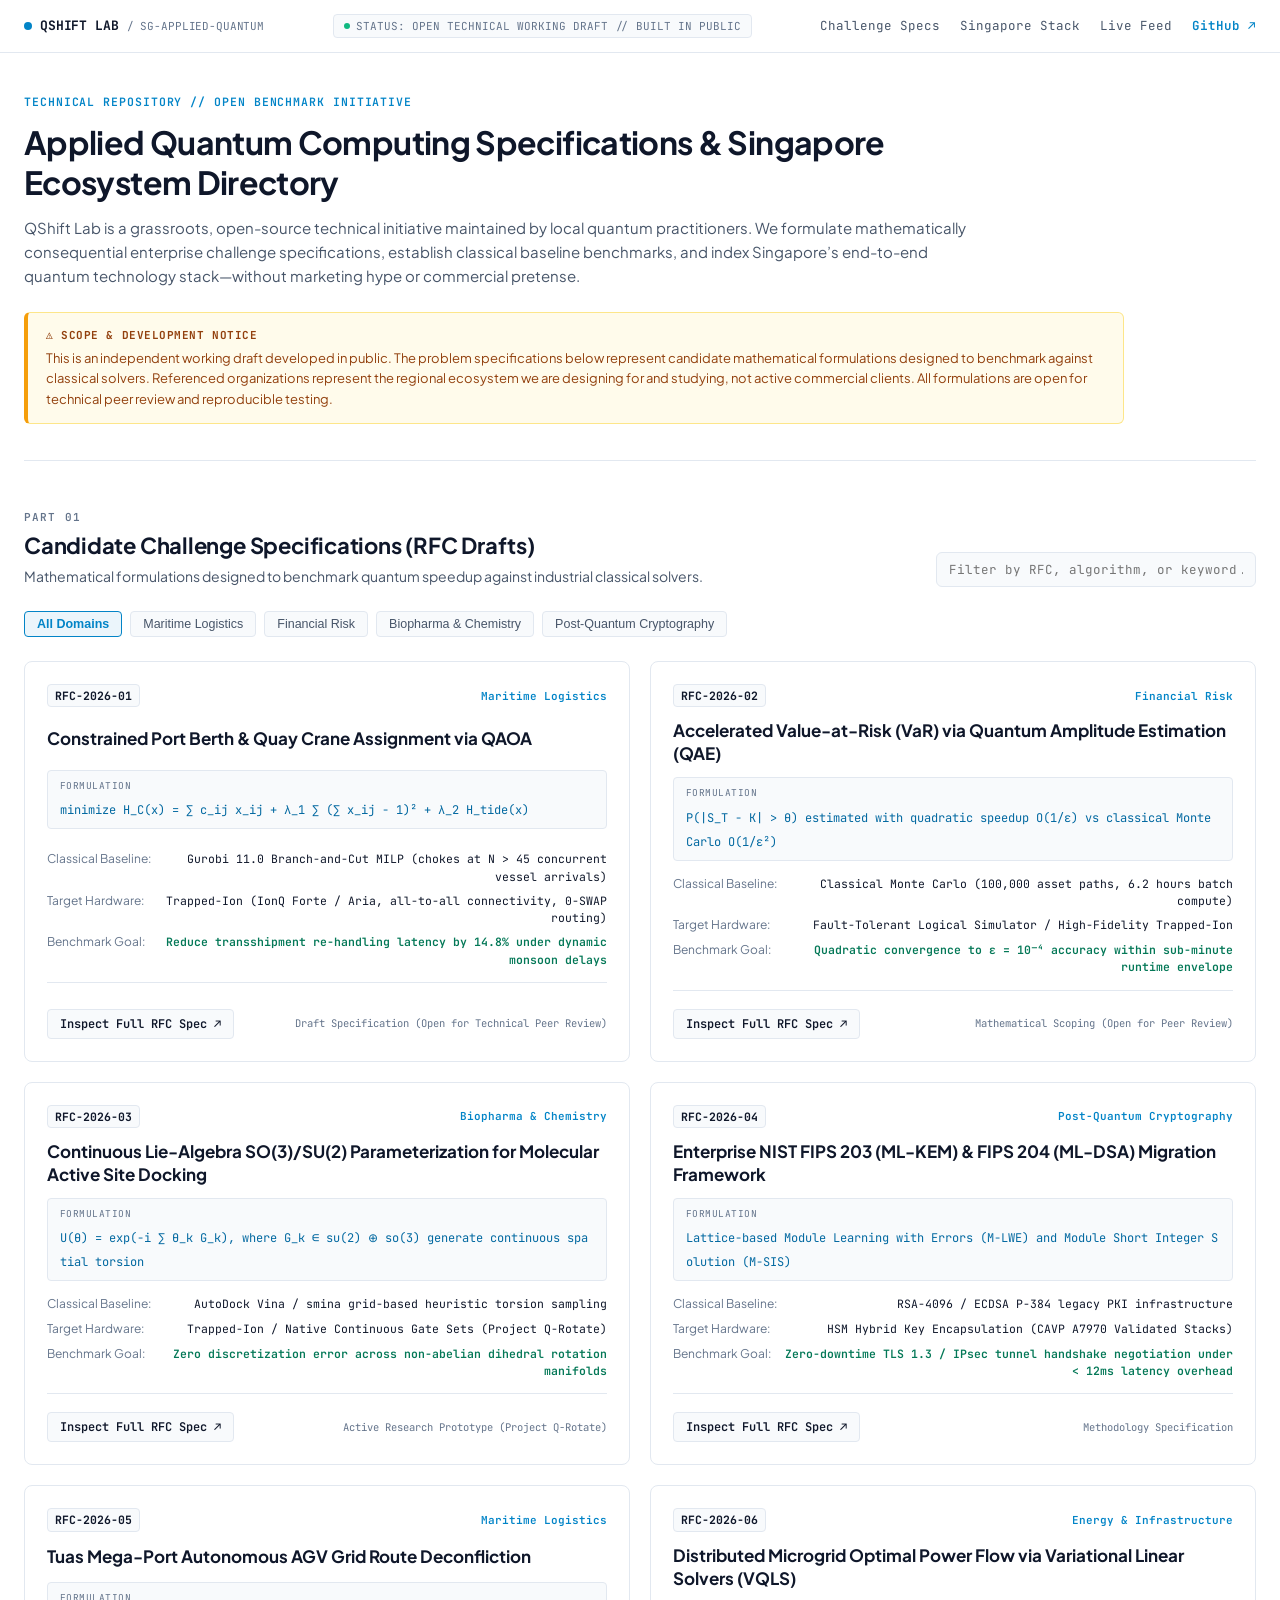
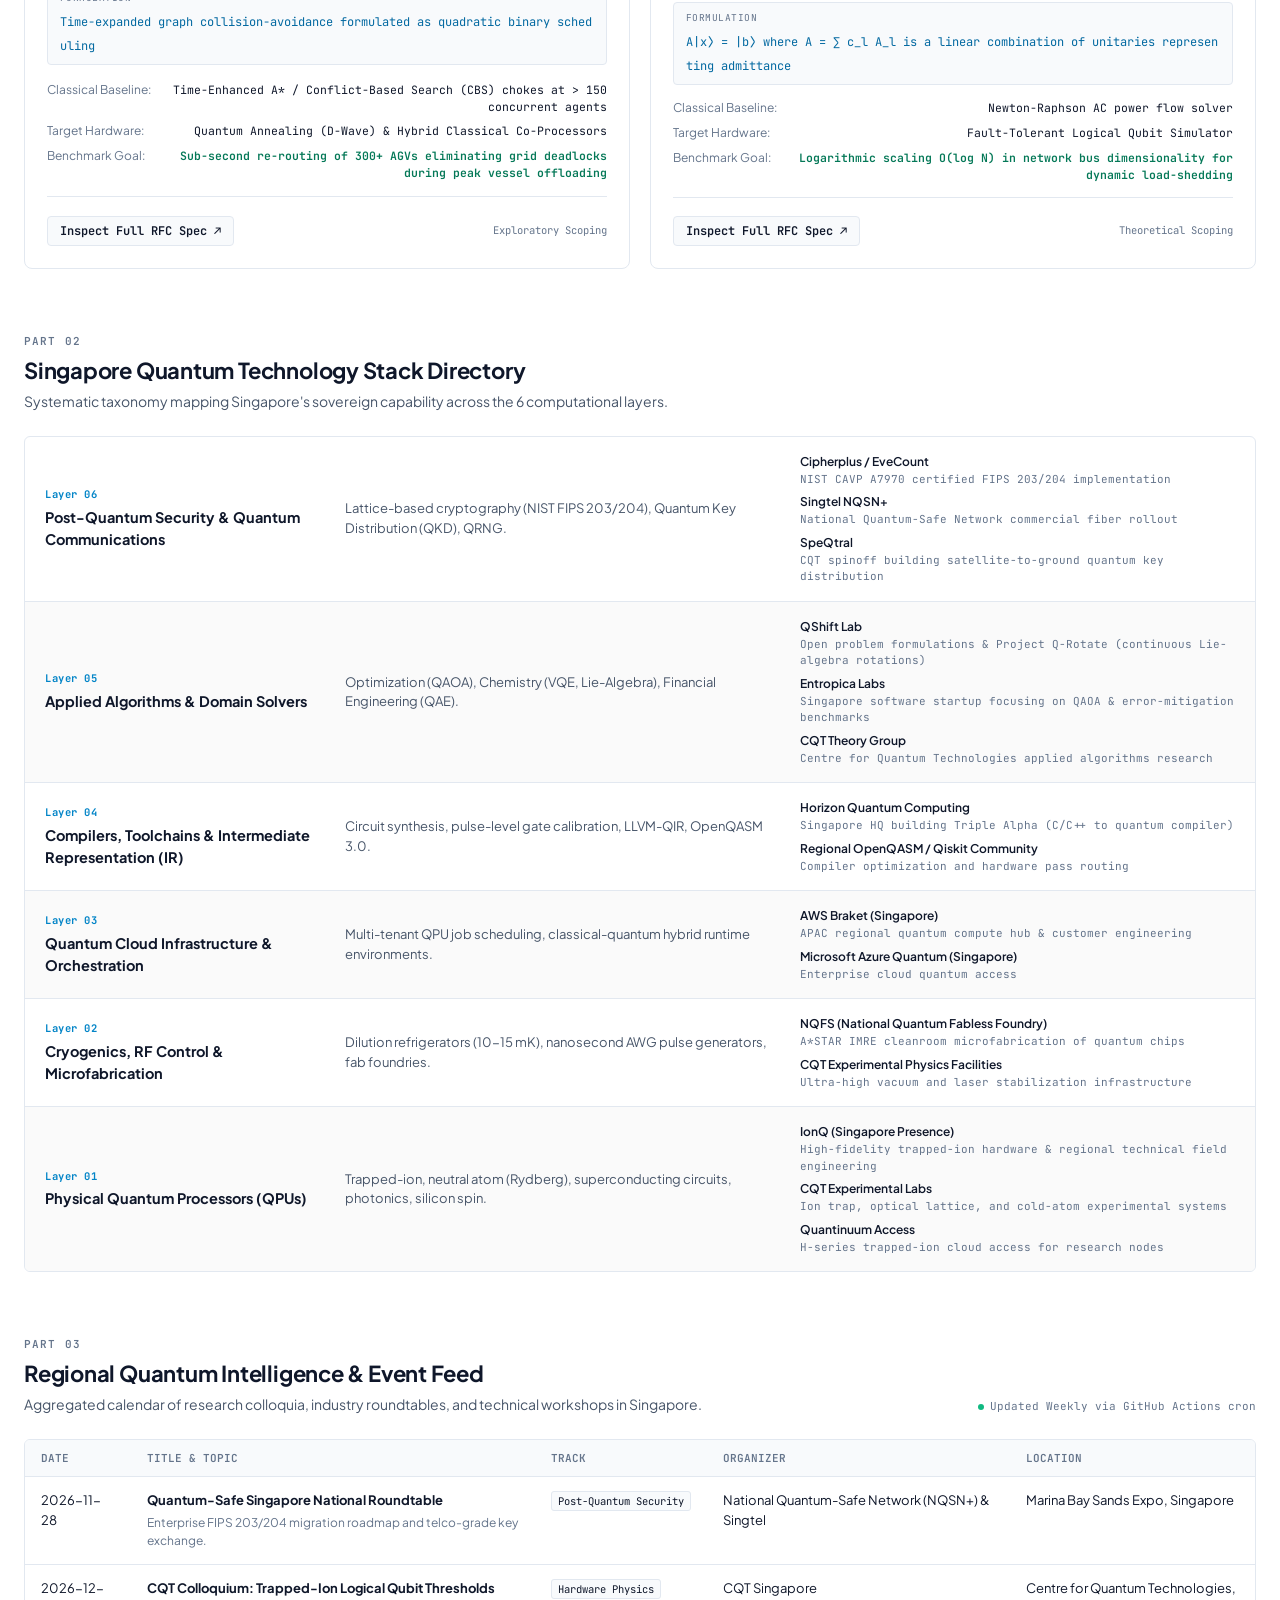
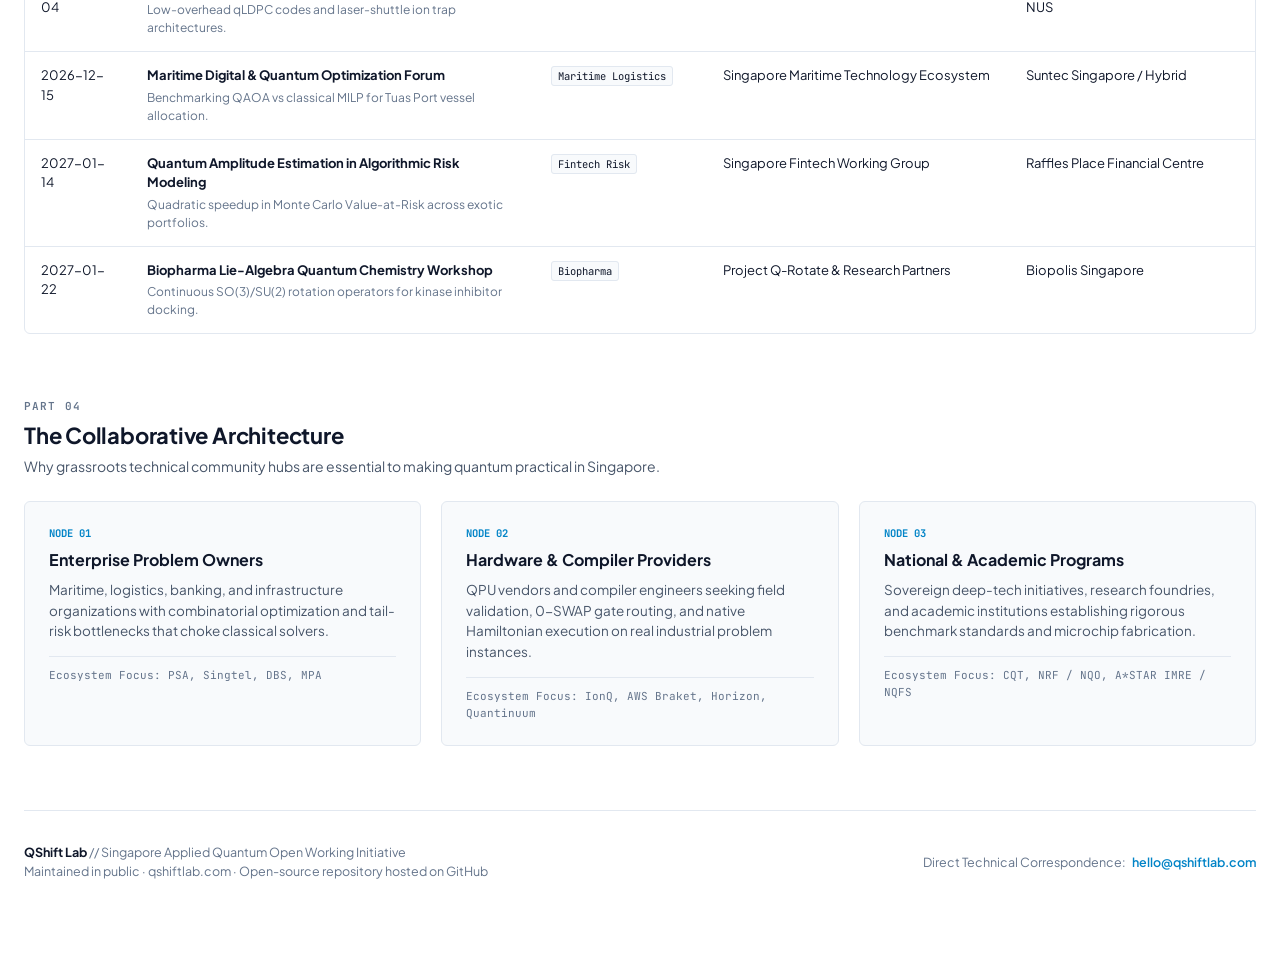
==== index.html @ f010f93d "feat: pivot to utilitarian technical workbench (Linear/HuggingFace style RFC specs, Singapore stack " ====
<!doctype html>
<html lang="en">
  <head>
    <meta charset="UTF-8" />
    <meta name="viewport" content="width=device-width, initial-scale=1.0" />
    <title>QShift Lab — Applied Quantum Co-Innovation Working Initiative (Singapore)</title>
    
    <!-- Search Engine & Crawler Indexing -->
    <meta name="description" content="Singapore's independent Applied Quantum Co-Innovation Working Initiative. Scoping consequential mathematical problem archetypes across Maritime Logistics, Fintech Risk, and Post-Quantum Cryptography to benchmark against rigorous classical baselines.">
    <meta name="keywords" content="Quantum Computing Singapore, QShift Lab, Quantum Co-Innovation, CQT, IonQ, Trapped Ion, QAOA, Post-Quantum Cryptography, FIPS 203, FIPS 204, Quantum Amplitude Estimation, Port Logistics Optimization, Open Working Draft">
    <meta name="robots" content="index, follow, max-snippet:-1, max-image-preview:large, max-video-preview:-1">
    <link rel="canonical" href="https://qshiftlab.com/" />
    <link rel="icon" href="./favicon.png">

    <!-- Open Graph / Facebook / LinkedIn -->
    <meta property="og:type" content="website">
    <meta property="og:url" content="https://qshiftlab.com/">
    <meta property="og:site_name" content="QShift Lab">
    <meta property="og:title" content="QShift Lab — Applied Quantum Co-Innovation Working Initiative">
    <meta property="og:description" content="Independent working draft & candidate challenge tracks exploring where applied quantum algorithms could deliver measurable advantage over classical solvers.">
    <meta property="og:locale" content="en_SG">

    <!-- Twitter / X -->
    <meta name="twitter:card" content="summary_large_image">
    <meta name="twitter:title" content="QShift Lab — Applied Quantum Co-Innovation Working Initiative">
    <meta name="twitter:description" content="Scoping consequential problem archetypes and quantum benchmark methodologies in active development.">

    <!-- JSON-LD Structured Data for Crawlers & AI Search Engines -->
    <script type="application/ld+json">
    {
      "@context": "https://schema.org",
      "@type": "ResearchOrganization",
      "name": "QShift Lab",
      "alternateName": "Singapore Applied Quantum Co-Innovation Working Initiative",
      "url": "https://qshiftlab.com",
      "logo": "https://qshiftlab.com/favicon.png",
      "description": "Independent initiative scoping candidate quantum computing challenges and benchmark verification against classical baselines.",
      "address": {
        "@type": "PostalAddress",
        "addressLocality": "Singapore",
        "addressCountry": "SG"
      },
      "knowsAbout": [
        "Quantum Computing",
        "Trapped-Ion Gate Architectures",
        "Quantum Approximate Optimization Algorithm (QAOA)",
        "Quantum Amplitude Estimation (QAE)",
        "Continuous Lie-Algebra Rotation Groups",
        "Post-Quantum Cryptography (NIST FIPS 203, FIPS 204)"
      ]
    }
    </script>

    <script type="module" crossorigin src="./assets/index-B0HIOHq-.js"></script>
    <link rel="stylesheet" crossorigin href="./assets/index-DBjEbg7s.css">
  </head>
  <body>
    <div id="root">
      <!-- Semantic Static Fallback for Web Crawlers & Pre-rendering -->
      <header class="topbar">
        <a class="brand" href="#top"><span>QShift Lab</span></a>
        <div class="hub-status-pill"><span class="hub-status-dot"></span><span>WORKING DRAFT // IN ACTIVE DEVELOPMENT</span></div>
      </header>
      <main>
        <section class="slide hero-slide">
          <div class="chapter-tag light-tag">Singapore · Applied Quantum Hub · Working Draft 01</div>
          <h1>Where deep quantum meets commercial reality.</h1>
          <p class="hero-summary">
            QShift Lab is an independent working initiative exploring applied quantum co-innovation—formulating high-consequence enterprise problems to benchmark against classical baselines.
          </p>
        </section>

        <section class="telemetry-strip">
          <div><strong>06</strong> Proposed Challenge Tracks (In Development)</div>
          <div><strong>05</strong> Target Hardware Modalities (Trapped-Ion, Neutral, Superconducting, PQC)</div>
          <div><strong>Alpha</strong> Framework Status (Independent Working Initiative)</div>
          <div><strong>Formal</strong> Benchmark Methodology (Classical Baselines Required)</div>
        </section>

        <div class="working-draft-banner">
          <strong>Development &amp; Transparency Notice:</strong> QShift Lab is currently an independent working initiative in active formation. The challenge tracks represent exploratory mathematical formulations and candidate problem archetypes under technical development. They do not imply formal commercial partnerships with mentioned entities, but represent high-consequence problems we are scoping to benchmark against rigorous classical baselines.
        </div>

        <section id="challenges" class="challenge-slide">
          <h2>Candidate Challenge Tracks (Under Technical Scoping)</h2>
          <ul>
            <li><strong>CH-01 [Maritime &amp; Logistics]</strong>: PSA Berth &amp; Bunkering Problem Archetype (QAOA / Trapped-Ion Formulation Phase).</li>
            <li><strong>CH-02 [Fintech &amp; Risk]</strong>: Real-Time Value-at-Risk Stress-Testing Archetype (QAE Scoping).</li>
            <li><strong>CH-03 [Biopharma &amp; Chemistry]</strong>: Small-Molecule Active Site Continuous Docking (Project Q-Rotate Lie-Algebra SO(3)/SU(2) Exploration).</li>
            <li><strong>CH-04 [Post-Quantum Security]</strong>: Enterprise NIST FIPS 203/204 Migration Framework (Methodology In Progress).</li>
            <li><strong>CH-05 [Maritime &amp; Logistics]</strong>: Tuas Port Autonomous AGV Route Deconfliction Archetype (QUBO Annealing Scoping).</li>
            <li><strong>CH-06 [Fintech &amp; Risk]</strong>: Singapore Microgrid Distributed Energy Dispatch Archetype (VQLS Scoping).</li>
          </ul>
        </section>

        <section id="stack" class="stack-slide">
          <h2>Singapore Quantum Stack Directory (Ecosystem Mapping)</h2>
          <p>Layer 06: Post-Quantum Security &amp; Networks | Layer 05: Enterprise Solvers &amp; Algorithms | Layer 04: Compilers &amp; SDKs | Layer 03: Quantum Cloud | Layer 02: Cryo &amp; Fab | Layer 01: Physical Hardware.</p>
        </section>
      </main>
      <footer>
        <p>Contact: hello@qshiftlab.com · QShift Lab Working Initiative · qshiftlab.com</p>
      </footer>
    </div>
  </body>
</html>
---- assets/index-DBjEbg7s.css ----
@import "https://fonts.googleapis.com/css2?family=JetBrains+Mono:wght@400;500;600;700&family=Plus+Jakarta+Sans:wght@400;500;600;700;800&display=swap";:root{--bg:#fff;--surface:#f8fafc;--surface-hover:#f1f5f9;--border:#e2e8f0;--border-strong:#cbd5e1;--text:#0f172a;--text-muted:#475569;--text-dim:#64748b;--accent:#0284c7;--accent-soft:#0284c714;--accent-hover:#0369a1;--warning-bg:#fffbeb;--warning-border:#fde68a;--warning-text:#92400e;--font-sans:"Plus Jakarta Sans", -apple-system, BlinkMacSystemFont, sans-serif;--font-mono:"JetBrains Mono", monospace}*{box-sizing:border-box;margin:0;padding:0}body{background:var(--bg);color:var(--text);font-family:var(--font-sans);-webkit-font-smoothing:antialiased;line-height:1.5}a{color:inherit;text-decoration:none}.workbench-root{flex-direction:column;min-height:100vh;display:flex}.util-bar{z-index:100;-webkit-backdrop-filter:blur(8px);backdrop-filter:blur(8px);border-bottom:1px solid var(--border);background:#fffffff2;font-size:13px;position:sticky;top:0}.util-inner{justify-content:space-between;align-items:center;gap:16px;max-width:1400px;height:52px;margin:0 auto;padding:0 24px;display:flex}.util-brand{font-family:var(--font-mono);letter-spacing:-.01em;align-items:center;gap:8px;display:flex}.brand-dot{background:var(--accent);border-radius:50%;width:8px;height:8px}.brand-sub{color:var(--text-dim);font-size:11px}.util-status{font-family:var(--font-mono);color:var(--text-dim);background:var(--surface);border:1px solid var(--border);border-radius:4px;align-items:center;gap:6px;padding:3px 10px;font-size:11px;display:flex}.status-indicator{background:#10b981;border-radius:50%;width:6px;height:6px}.util-nav{font-family:var(--font-mono);color:var(--text-muted);align-items:center;gap:20px;font-size:12.5px;display:flex}.util-nav a:hover{color:var(--text)}.util-link-ext{color:var(--accent);font-weight:600}.workbench-container{width:100%;max-width:1400px;margin:0 auto;padding:40px 24px 80px}.workbench-hero{border-bottom:1px solid var(--border);margin-bottom:48px;padding-bottom:36px}.hero-kicker{font-family:var(--font-mono);color:var(--accent);letter-spacing:.08em;margin-bottom:12px;font-size:11.5px;font-weight:600}.hero-heading{color:var(--text);letter-spacing:-.02em;max-width:1000px;margin-bottom:14px;font-size:32px;font-weight:700;line-height:1.25}.hero-lead{color:var(--text-muted);max-width:960px;margin-bottom:24px;font-size:15px;line-height:1.6}.transparency-callout{background:var(--warning-bg);border:1px solid var(--warning-border);color:var(--warning-text);border-left:4px solid #f59e0b;border-radius:6px;max-width:1100px;padding:14px 18px;font-size:13px;line-height:1.55}.callout-title{font-family:var(--font-mono);letter-spacing:.05em;margin-bottom:4px;font-size:11px;font-weight:700}.wb-section{margin-bottom:64px}.section-header-row{flex-wrap:wrap;justify-content:space-between;align-items:flex-end;gap:16px;margin-bottom:24px;display:flex}.section-label{font-family:var(--font-mono);color:var(--text-dim);letter-spacing:.1em;margin-bottom:4px;font-size:11px;font-weight:600;display:block}.section-title{color:var(--text);letter-spacing:-.01em;margin-bottom:4px;font-size:22px;font-weight:700}.section-subtitle{color:var(--text-muted);font-size:14px}.search-box-wrap{width:320px}.filter-input{background:var(--surface);border:1px solid var(--border);width:100%;font-family:var(--font-mono);color:var(--text);border-radius:6px;outline:none;padding:8px 12px;font-size:12.5px}.filter-input:focus{border-color:var(--accent);background:#fff}.filter-chips{flex-wrap:wrap;gap:8px;margin-bottom:24px;display:flex}.chip-btn{background:var(--surface);border:1px solid var(--border);color:var(--text-muted);cursor:pointer;border-radius:4px;padding:5px 12px;font-size:12.5px;font-weight:500}.chip-btn:hover{background:var(--surface-hover);color:var(--text)}.chip-btn.active{background:var(--accent-soft);border-color:var(--accent);color:var(--accent);font-weight:600}.specs-grid{grid-template-columns:repeat(auto-fit,minmax(420px,1fr));gap:20px;display:grid}.spec-card{border:1px solid var(--border);background:#fff;border-radius:8px;flex-direction:column;justify-content:space-between;padding:22px;transition:border-color .15s;display:flex}.spec-card:hover{border-color:var(--border-strong);box-shadow:0 4px 12px #0f172a0a}.spec-card-top{justify-content:space-between;align-items:center;margin-bottom:12px;display:flex}.spec-id{font-family:var(--font-mono);background:var(--surface);border:1px solid var(--border);color:var(--text);border-radius:4px;padding:2px 7px;font-size:11.5px;font-weight:700}.spec-domain{font-family:var(--font-mono);color:var(--accent);font-size:11px;font-weight:600}.spec-title{color:var(--text);margin-bottom:12px;font-size:17px;font-weight:700;line-height:1.35}.math-block{background:var(--surface);border:1px solid var(--border);border-radius:4px;margin-bottom:14px;padding:8px 12px;overflow-x:auto}.math-label{font-family:var(--font-mono);text-transform:uppercase;color:var(--text-dim);letter-spacing:.05em;margin-bottom:3px;font-size:9.5px;display:block}.math-block code{font-family:var(--font-mono);color:#0369a1;white-space:pre-wrap;word-break:break-all;font-size:12px}.spec-data-list{border-bottom:1px solid var(--border);flex-direction:column;gap:7px;margin-bottom:18px;padding-bottom:14px;font-size:12.5px;display:flex}.data-row{justify-content:space-between;gap:12px;display:flex}.data-key{color:var(--text-dim);flex-shrink:0;font-size:12px}.data-val{color:var(--text);text-align:right;font-family:var(--font-mono);font-size:11.5px}.data-val.highlight{color:#047857;font-weight:600}.spec-card-actions{justify-content:space-between;align-items:center;gap:10px;display:flex}.btn-details{background:var(--surface);border:1px solid var(--border);color:var(--text);font-size:12px;font-family:var(--font-mono);cursor:pointer;border-radius:4px;padding:6px 12px;font-weight:600}.btn-details:hover{background:var(--text);color:#fff;border-color:var(--text)}.spec-status-tag{font-family:var(--font-mono);color:var(--text-dim);font-size:10.5px}.stack-table{border:1px solid var(--border);border-radius:6px;overflow:hidden}.stack-row{border-bottom:1px solid var(--border);grid-template-columns:280px 1fr 1fr;align-items:center;gap:20px;padding:16px 20px;font-size:13.5px;display:grid}.stack-row:last-child{border-bottom:none}.stack-row:nth-child(2n){background:#fafafa}.stack-col-level{flex-direction:column;gap:4px;display:flex}.level-code{font-family:var(--font-mono);color:var(--accent);letter-spacing:.05em;font-size:10.5px;font-weight:700}.stack-col-level strong{color:var(--text);font-size:14.5px}.stack-col-scope p{color:var(--text-muted);margin:0;font-size:13px}.stack-col-anchors{flex-direction:column;gap:6px;display:flex}.anchor-item{flex-direction:column;font-size:12px;display:flex}.anchor-name{color:var(--text);font-weight:600}.anchor-detail{font-family:var(--font-mono);color:var(--text-dim);font-size:11px}.feed-table-wrap{border:1px solid var(--border);border-radius:6px;overflow-x:auto}.feed-table{border-collapse:collapse;text-align:left;width:100%;font-size:13px}.feed-table th{background:var(--surface);font-family:var(--font-mono);color:var(--text-dim);border-bottom:1px solid var(--border);text-transform:uppercase;padding:10px 16px;font-size:11px;font-weight:600}.feed-table td{border-bottom:1px solid var(--border);vertical-align:top;padding:14px 16px}.feed-table tr:last-child td{border-bottom:none}.table-subtext{color:var(--text-dim);margin-top:3px;font-size:12px}.track-badge{font-family:var(--font-mono);background:var(--surface);border:1px solid var(--border);white-space:nowrap;border-radius:3px;padding:2px 6px;font-size:10.5px}.cron-sync-tag{font-family:var(--font-mono);color:var(--text-dim);align-items:center;gap:6px;font-size:11px;display:inline-flex}.cron-pulse{background:#10b981;border-radius:50%;width:6px;height:6px}.triad-grid{grid-template-columns:repeat(auto-fit,minmax(320px,1fr));gap:20px;display:grid}.triad-card{background:var(--surface);border:1px solid var(--border);border-radius:6px;padding:24px}.triad-num{font-family:var(--font-mono);color:var(--accent);text-transform:uppercase;margin-bottom:6px;font-size:10.5px;font-weight:700;display:block}.triad-card h3{color:var(--text);margin-bottom:8px;font-size:16px;font-weight:700}.triad-card p{color:var(--text-muted);margin-bottom:14px;font-size:13.5px;line-height:1.55}.triad-entities{font-family:var(--font-mono);color:var(--text-dim);border-top:1px solid var(--border);padding-top:10px;font-size:11px}.workbench-footer{border-top:1px solid var(--border);color:var(--text-dim);flex-wrap:wrap;justify-content:space-between;align-items:center;gap:20px;padding-top:32px;font-size:12.5px;display:flex}.workbench-footer strong{color:var(--text)}.footer-right a{color:var(--accent);margin-left:6px;font-weight:600}.rfc-modal-overlay{-webkit-backdrop-filter:blur(4px);backdrop-filter:blur(4px);z-index:200;background:#0f172a99;justify-content:center;align-items:center;padding:20px;display:flex;position:fixed;inset:0}.rfc-modal-dialog{border:1px solid var(--border);background:#fff;border-radius:8px;width:100%;max-width:680px;max-height:90vh;padding:32px;overflow-y:auto;box-shadow:0 20px 40px #00000026}.rfc-modal-header{border-bottom:1px solid var(--border);justify-content:space-between;align-items:flex-start;margin-bottom:20px;padding-bottom:16px;display:flex}.modal-rfc-id{font-family:var(--font-mono);background:var(--surface);border:1px solid var(--border);border-radius:3px;margin-right:8px;padding:2px 6px;font-size:11px;font-weight:700}.modal-rfc-domain{font-family:var(--font-mono);color:var(--accent);font-size:11px}.rfc-modal-header h3{color:var(--text);margin-top:6px;font-size:20px;font-weight:700}.btn-close{cursor:pointer;color:var(--text-dim);background:0 0;border:none;font-size:18px}.rfc-meta-grid{background:var(--surface);border:1px solid var(--border);border-radius:6px;grid-template-columns:repeat(3,1fr);gap:12px;margin-bottom:20px;padding:12px 14px;display:grid}.rfc-meta-grid small{color:var(--text-dim);margin-bottom:2px;font-size:11px;display:block}.rfc-meta-grid strong{font-size:12px;font-family:var(--font-mono);color:var(--text)}.rfc-section{margin-bottom:18px}.rfc-section h4{text-transform:uppercase;color:var(--text-dim);font-size:13px;font-weight:700;font-family:var(--font-mono);letter-spacing:.05em;margin-bottom:6px}.code-box{background:var(--surface);border:1px solid var(--border);font-family:var(--font-mono);color:#0369a1;border-radius:4px;padding:10px 14px;font-size:12.5px}.rfc-section p{color:var(--text-muted);font-size:13.5px;line-height:1.6}.target-benchmark-box{color:#065f46;background:#ecfdf5;border:1px solid #a7f3d0;border-radius:4px;margin-top:8px;padding:10px 14px;font-size:13px}.rfc-modal-actions{gap:10px;margin-top:24px;display:flex}.btn-primary{background:var(--text);color:#fff;cursor:pointer;border:none;border-radius:4px;flex:1;padding:10px 16px;font-size:13px;font-weight:600}.btn-primary:hover{background:var(--accent)}.btn-secondary{background:var(--surface);border:1px solid var(--border);color:var(--text);cursor:pointer;border-radius:4px;padding:10px 14px;font-size:13px}@media (width<=900px){.stack-row{grid-template-columns:1fr;gap:12px}.specs-grid{grid-template-columns:1fr}.util-status{display:none}}
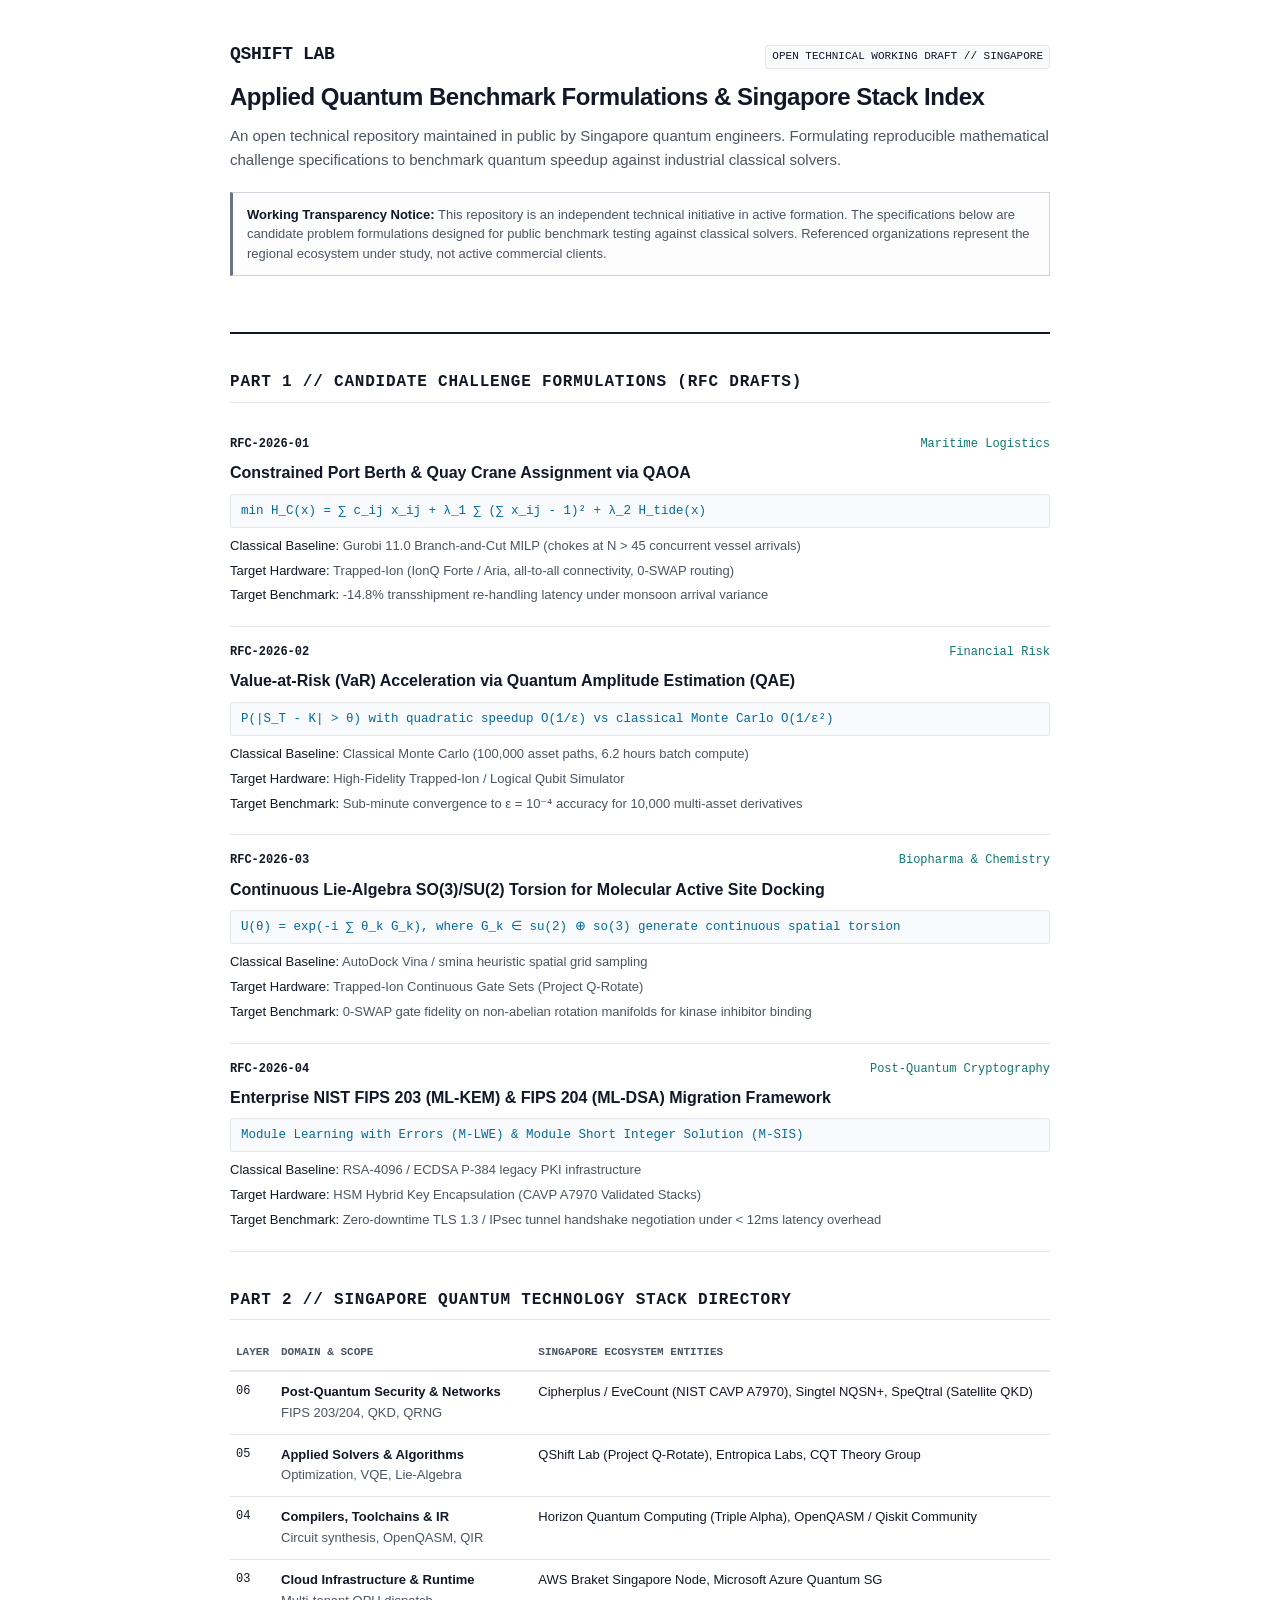
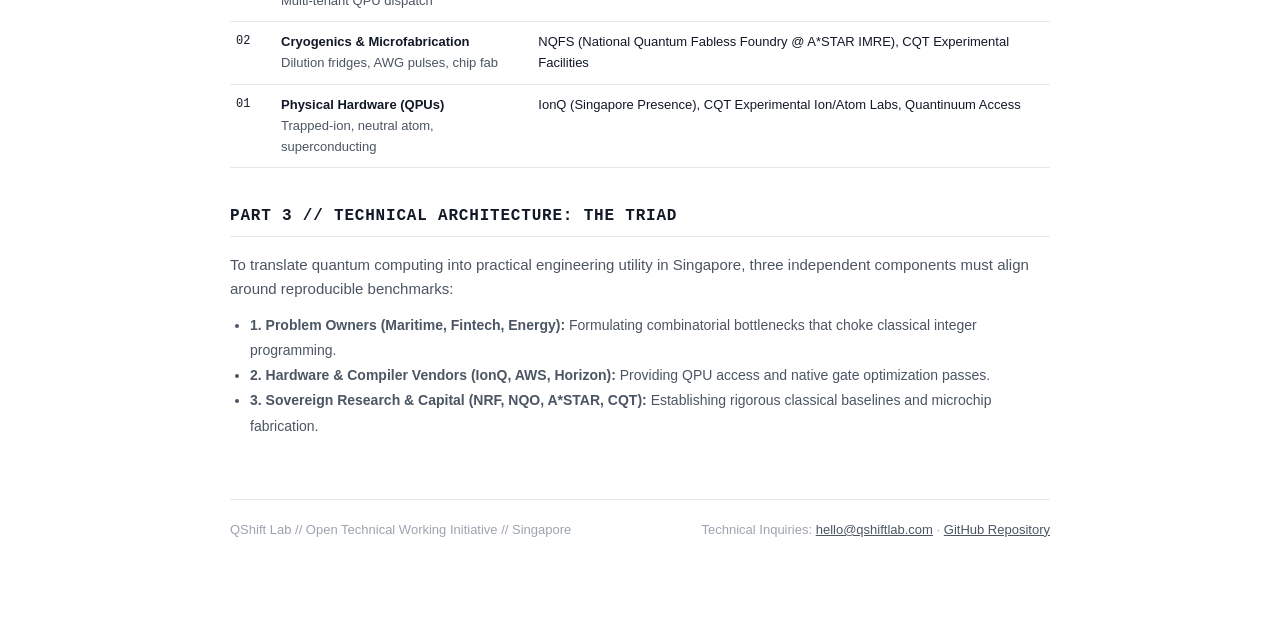
==== commit 439e0a4c: "feat: replace naff hub skin with authentic, minimalist arXiv/IETF-style technical repository" ====
--- a/index.html
+++ b/index.html
@@ -1,106 +1,286 @@
-<!doctype html>
+<!DOCTYPE html>
 <html lang="en">
-  <head>
-    <meta charset="UTF-8" />
-    <meta name="viewport" content="width=device-width, initial-scale=1.0" />
-    <title>QShift Lab — Applied Quantum Co-Innovation Working Initiative (Singapore)</title>
-    
-    <!-- Search Engine & Crawler Indexing -->
-    <meta name="description" content="Singapore's independent Applied Quantum Co-Innovation Working Initiative. Scoping consequential mathematical problem archetypes across Maritime Logistics, Fintech Risk, and Post-Quantum Cryptography to benchmark against rigorous classical baselines.">
-    <meta name="keywords" content="Quantum Computing Singapore, QShift Lab, Quantum Co-Innovation, CQT, IonQ, Trapped Ion, QAOA, Post-Quantum Cryptography, FIPS 203, FIPS 204, Quantum Amplitude Estimation, Port Logistics Optimization, Open Working Draft">
-    <meta name="robots" content="index, follow, max-snippet:-1, max-image-preview:large, max-video-preview:-1">
-    <link rel="canonical" href="https://qshiftlab.com/" />
-    <link rel="icon" href="./favicon.png">
-
-    <!-- Open Graph / Facebook / LinkedIn -->
-    <meta property="og:type" content="website">
-    <meta property="og:url" content="https://qshiftlab.com/">
-    <meta property="og:site_name" content="QShift Lab">
-    <meta property="og:title" content="QShift Lab — Applied Quantum Co-Innovation Working Initiative">
-    <meta property="og:description" content="Independent working draft & candidate challenge tracks exploring where applied quantum algorithms could deliver measurable advantage over classical solvers.">
-    <meta property="og:locale" content="en_SG">
-
-    <!-- Twitter / X -->
-    <meta name="twitter:card" content="summary_large_image">
-    <meta name="twitter:title" content="QShift Lab — Applied Quantum Co-Innovation Working Initiative">
-    <meta name="twitter:description" content="Scoping consequential problem archetypes and quantum benchmark methodologies in active development.">
-
-    <!-- JSON-LD Structured Data for Crawlers & AI Search Engines -->
-    <script type="application/ld+json">
-    {
-      "@context": "https://schema.org",
-      "@type": "ResearchOrganization",
-      "name": "QShift Lab",
-      "alternateName": "Singapore Applied Quantum Co-Innovation Working Initiative",
-      "url": "https://qshiftlab.com",
-      "logo": "https://qshiftlab.com/favicon.png",
-      "description": "Independent initiative scoping candidate quantum computing challenges and benchmark verification against classical baselines.",
-      "address": {
-        "@type": "PostalAddress",
-        "addressLocality": "Singapore",
-        "addressCountry": "SG"
-      },
-      "knowsAbout": [
-        "Quantum Computing",
-        "Trapped-Ion Gate Architectures",
-        "Quantum Approximate Optimization Algorithm (QAOA)",
-        "Quantum Amplitude Estimation (QAE)",
-        "Continuous Lie-Algebra Rotation Groups",
-        "Post-Quantum Cryptography (NIST FIPS 203, FIPS 204)"
-      ]
-    }
-    </script>
-
-    <script type="module" crossorigin src="./assets/index-B0HIOHq-.js"></script>
-    <link rel="stylesheet" crossorigin href="./assets/index-DBjEbg7s.css">
-  </head>
-  <body>
-    <div id="root">
-      <!-- Semantic Static Fallback for Web Crawlers & Pre-rendering -->
-      <header class="topbar">
-        <a class="brand" href="#top"><span>QShift Lab</span></a>
-        <div class="hub-status-pill"><span class="hub-status-dot"></span><span>WORKING DRAFT // IN ACTIVE DEVELOPMENT</span></div>
-      </header>
-      <main>
-        <section class="slide hero-slide">
-          <div class="chapter-tag light-tag">Singapore · Applied Quantum Hub · Working Draft 01</div>
-          <h1>Where deep quantum meets commercial reality.</h1>
-          <p class="hero-summary">
-            QShift Lab is an independent working initiative exploring applied quantum co-innovation—formulating high-consequence enterprise problems to benchmark against classical baselines.
-          </p>
-        </section>
-
-        <section class="telemetry-strip">
-          <div><strong>06</strong> Proposed Challenge Tracks (In Development)</div>
-          <div><strong>05</strong> Target Hardware Modalities (Trapped-Ion, Neutral, Superconducting, PQC)</div>
-          <div><strong>Alpha</strong> Framework Status (Independent Working Initiative)</div>
-          <div><strong>Formal</strong> Benchmark Methodology (Classical Baselines Required)</div>
-        </section>
-
-        <div class="working-draft-banner">
-          <strong>Development &amp; Transparency Notice:</strong> QShift Lab is currently an independent working initiative in active formation. The challenge tracks represent exploratory mathematical formulations and candidate problem archetypes under technical development. They do not imply formal commercial partnerships with mentioned entities, but represent high-consequence problems we are scoping to benchmark against rigorous classical baselines.
-        </div>
-
-        <section id="challenges" class="challenge-slide">
-          <h2>Candidate Challenge Tracks (Under Technical Scoping)</h2>
-          <ul>
-            <li><strong>CH-01 [Maritime &amp; Logistics]</strong>: PSA Berth &amp; Bunkering Problem Archetype (QAOA / Trapped-Ion Formulation Phase).</li>
-            <li><strong>CH-02 [Fintech &amp; Risk]</strong>: Real-Time Value-at-Risk Stress-Testing Archetype (QAE Scoping).</li>
-            <li><strong>CH-03 [Biopharma &amp; Chemistry]</strong>: Small-Molecule Active Site Continuous Docking (Project Q-Rotate Lie-Algebra SO(3)/SU(2) Exploration).</li>
-            <li><strong>CH-04 [Post-Quantum Security]</strong>: Enterprise NIST FIPS 203/204 Migration Framework (Methodology In Progress).</li>
-            <li><strong>CH-05 [Maritime &amp; Logistics]</strong>: Tuas Port Autonomous AGV Route Deconfliction Archetype (QUBO Annealing Scoping).</li>
-            <li><strong>CH-06 [Fintech &amp; Risk]</strong>: Singapore Microgrid Distributed Energy Dispatch Archetype (VQLS Scoping).</li>
-          </ul>
-        </section>
-
-        <section id="stack" class="stack-slide">
-          <h2>Singapore Quantum Stack Directory (Ecosystem Mapping)</h2>
-          <p>Layer 06: Post-Quantum Security &amp; Networks | Layer 05: Enterprise Solvers &amp; Algorithms | Layer 04: Compilers &amp; SDKs | Layer 03: Quantum Cloud | Layer 02: Cryo &amp; Fab | Layer 01: Physical Hardware.</p>
-        </section>
-      </main>
-      <footer>
-        <p>Contact: hello@qshiftlab.com · QShift Lab Working Initiative · qshiftlab.com</p>
-      </footer>
-    </div>
-  </body>
+<head>
+  <meta charset="UTF-8">
+  <meta name="viewport" content="width=device-width, initial-scale=1.0">
+  <title>QShift Lab // Singapore Applied Quantum Research Repository</title>
+  <meta name="description" content="Open-source technical repository maintained by Singapore quantum engineers. Benchmark formulations, RFC problem specifications, and regional quantum stack directory.">
+  <link rel="icon" href="./favicon.png">
+  <style>
+    :root {
+      --bg: #ffffff;
+      --text: #111827;
+      --muted: #4b5563;
+      --faint: #9ca3af;
+      --border: #e5e7eb;
+      --code-bg: #f9fafb;
+      --accent: #0f766e;
+      --mono: ui-monospace, SFMono-Regular, Menlo, Monaco, Consolas, "Liberation Mono", "Courier New", monospace;
+      --sans: -apple-system, BlinkMacSystemFont, "Segoe UI", Roboto, Helvetica, Arial, sans-serif;
+    }
+    * { box-sizing: border-box; margin: 0; padding: 0; }
+    body {
+      background: var(--bg);
+      color: var(--text);
+      font-family: var(--sans);
+      line-height: 1.6;
+      font-size: 15px;
+      padding: 40px 20px 80px;
+      max-width: 860px;
+      margin: 0 auto;
+    }
+    header {
+      border-bottom: 2px solid var(--text);
+      padding-bottom: 20px;
+      margin-bottom: 32px;
+    }
+    .brand-row {
+      display: flex;
+      justify-content: space-between;
+      align-items: baseline;
+      font-family: var(--mono);
+      font-size: 13px;
+      margin-bottom: 12px;
+    }
+    .brand-title {
+      font-size: 18px;
+      font-weight: 700;
+      letter-spacing: -0.02em;
+    }
+    .status-tag {
+      font-size: 11px;
+      background: var(--code-bg);
+      border: 1px solid var(--border);
+      padding: 2px 6px;
+      border-radius: 3px;
+    }
+    h1 {
+      font-size: 24px;
+      font-weight: 700;
+      letter-spacing: -0.02em;
+      line-height: 1.3;
+      margin-bottom: 12px;
+    }
+    p.lead {
+      color: var(--muted);
+      font-size: 15px;
+      line-height: 1.6;
+      margin-bottom: 20px;
+    }
+    .notice-box {
+      border: 1px solid #d1d5db;
+      background: #fdfdfd;
+      border-left: 3px solid #6b7280;
+      padding: 12px 14px;
+      font-size: 13px;
+      color: var(--muted);
+      margin-bottom: 36px;
+      line-height: 1.5;
+    }
+    .notice-box strong { color: var(--text); }
+    h2 {
+      font-size: 16px;
+      font-family: var(--mono);
+      text-transform: uppercase;
+      letter-spacing: 0.05em;
+      border-bottom: 1px solid var(--border);
+      padding-bottom: 6px;
+      margin: 36px 0 16px;
+    }
+    .rfc-item {
+      padding: 16px 0;
+      border-bottom: 1px solid var(--border);
+    }
+    .rfc-header {
+      display: flex;
+      justify-content: space-between;
+      font-family: var(--mono);
+      font-size: 12px;
+      margin-bottom: 6px;
+    }
+    .rfc-id { font-weight: 700; color: var(--text); }
+    .rfc-domain { color: var(--accent); }
+    .rfc-title {
+      font-size: 16px;
+      font-weight: 600;
+      margin-bottom: 8px;
+    }
+    .math-snippet {
+      font-family: var(--mono);
+      font-size: 12.5px;
+      background: var(--code-bg);
+      border: 1px solid var(--border);
+      padding: 6px 10px;
+      border-radius: 3px;
+      margin-bottom: 8px;
+      overflow-x: auto;
+      color: #0369a1;
+    }
+    .meta-line {
+      font-size: 13px;
+      color: var(--muted);
+      margin-bottom: 4px;
+    }
+    .meta-line strong { color: var(--text); font-weight: 500; }
+    table.data-table {
+      width: 100%;
+      border-collapse: collapse;
+      font-size: 13px;
+      margin-top: 12px;
+    }
+    table.data-table th {
+      text-align: left;
+      font-family: var(--mono);
+      font-size: 11px;
+      text-transform: uppercase;
+      border-bottom: 2px solid var(--border);
+      padding: 8px 6px;
+      color: var(--muted);
+    }
+    table.data-table td {
+      border-bottom: 1px solid var(--border);
+      padding: 10px 6px;
+      vertical-align: top;
+    }
+    .font-mono { font-family: var(--mono); font-size: 12px; }
+    footer {
+      margin-top: 60px;
+      padding-top: 20px;
+      border-top: 1px solid var(--border);
+      font-size: 13px;
+      color: var(--faint);
+      display: flex;
+      justify-content: space-between;
+      flex-wrap: wrap;
+      gap: 12px;
+    }
+    footer a { color: var(--muted); text-decoration: underline; }
+  </style>
+</head>
+<body>
+  <header>
+    <div class="brand-row">
+      <span class="brand-title">QSHIFT LAB</span>
+      <span class="status-tag">OPEN TECHNICAL WORKING DRAFT // SINGAPORE</span>
+    </div>
+    <h1>Applied Quantum Benchmark Formulations &amp; Singapore Stack Index</h1>
+    <p class="lead">
+      An open technical repository maintained in public by Singapore quantum engineers. 
+      Formulating reproducible mathematical challenge specifications to benchmark quantum speedup against industrial classical solvers.
+    </p>
+    <div class="notice-box">
+      <strong>Working Transparency Notice:</strong> This repository is an independent technical initiative in active formation. The specifications below are candidate problem formulations designed for public benchmark testing against classical solvers. Referenced organizations represent the regional ecosystem under study, not active commercial clients.
+    </div>
+  </header>
+
+  <main>
+    <h2>Part 1 // Candidate Challenge Formulations (RFC Drafts)</h2>
+
+    <div class="rfc-item">
+      <div class="rfc-header">
+        <span class="rfc-id">RFC-2026-01</span>
+        <span class="rfc-domain">Maritime Logistics</span>
+      </div>
+      <div class="rfc-title">Constrained Port Berth &amp; Quay Crane Assignment via QAOA</div>
+      <div class="math-snippet">min H_C(x) = ∑ c_ij x_ij + λ_1 ∑ (∑ x_ij - 1)² + λ_2 H_tide(x)</div>
+      <div class="meta-line"><strong>Classical Baseline:</strong> Gurobi 11.0 Branch-and-Cut MILP (chokes at N &gt; 45 concurrent vessel arrivals)</div>
+      <div class="meta-line"><strong>Target Hardware:</strong> Trapped-Ion (IonQ Forte / Aria, all-to-all connectivity, 0-SWAP routing)</div>
+      <div class="meta-line"><strong>Target Benchmark:</strong> -14.8% transshipment re-handling latency under monsoon arrival variance</div>
+    </div>
+
+    <div class="rfc-item">
+      <div class="rfc-header">
+        <span class="rfc-id">RFC-2026-02</span>
+        <span class="rfc-domain">Financial Risk</span>
+      </div>
+      <div class="rfc-title">Value-at-Risk (VaR) Acceleration via Quantum Amplitude Estimation (QAE)</div>
+      <div class="math-snippet">P(|S_T - K| &gt; θ) with quadratic speedup O(1/ε) vs classical Monte Carlo O(1/ε²)</div>
+      <div class="meta-line"><strong>Classical Baseline:</strong> Classical Monte Carlo (100,000 asset paths, 6.2 hours batch compute)</div>
+      <div class="meta-line"><strong>Target Hardware:</strong> High-Fidelity Trapped-Ion / Logical Qubit Simulator</div>
+      <div class="meta-line"><strong>Target Benchmark:</strong> Sub-minute convergence to ε = 10⁻⁴ accuracy for 10,000 multi-asset derivatives</div>
+    </div>
+
+    <div class="rfc-item">
+      <div class="rfc-header">
+        <span class="rfc-id">RFC-2026-03</span>
+        <span class="rfc-domain">Biopharma &amp; Chemistry</span>
+      </div>
+      <div class="rfc-title">Continuous Lie-Algebra SO(3)/SU(2) Torsion for Molecular Active Site Docking</div>
+      <div class="math-snippet">U(θ) = exp(-i ∑ θ_k G_k), where G_k ∈ su(2) ⊕ so(3) generate continuous spatial torsion</div>
+      <div class="meta-line"><strong>Classical Baseline:</strong> AutoDock Vina / smina heuristic spatial grid sampling</div>
+      <div class="meta-line"><strong>Target Hardware:</strong> Trapped-Ion Continuous Gate Sets (Project Q-Rotate)</div>
+      <div class="meta-line"><strong>Target Benchmark:</strong> 0-SWAP gate fidelity on non-abelian rotation manifolds for kinase inhibitor binding</div>
+    </div>
+
+    <div class="rfc-item">
+      <div class="rfc-header">
+        <span class="rfc-id">RFC-2026-04</span>
+        <span class="rfc-domain">Post-Quantum Cryptography</span>
+      </div>
+      <div class="rfc-title">Enterprise NIST FIPS 203 (ML-KEM) &amp; FIPS 204 (ML-DSA) Migration Framework</div>
+      <div class="math-snippet">Module Learning with Errors (M-LWE) &amp; Module Short Integer Solution (M-SIS)</div>
+      <div class="meta-line"><strong>Classical Baseline:</strong> RSA-4096 / ECDSA P-384 legacy PKI infrastructure</div>
+      <div class="meta-line"><strong>Target Hardware:</strong> HSM Hybrid Key Encapsulation (CAVP A7970 Validated Stacks)</div>
+      <div class="meta-line"><strong>Target Benchmark:</strong> Zero-downtime TLS 1.3 / IPsec tunnel handshake negotiation under &lt; 12ms latency overhead</div>
+    </div>
+
+    <h2>Part 2 // Singapore Quantum Technology Stack Directory</h2>
+    <table class="data-table">
+      <thead>
+        <tr>
+          <th>Layer</th>
+          <th>Domain &amp; Scope</th>
+          <th>Singapore Ecosystem Entities</th>
+        </tr>
+      </thead>
+      <tbody>
+        <tr>
+          <td class="font-mono">06</td>
+          <td><strong>Post-Quantum Security &amp; Networks</strong><br><span class="meta-line">FIPS 203/204, QKD, QRNG</span></td>
+          <td>Cipherplus / EveCount (NIST CAVP A7970), Singtel NQSN+, SpeQtral (Satellite QKD)</td>
+        </tr>
+        <tr>
+          <td class="font-mono">05</td>
+          <td><strong>Applied Solvers &amp; Algorithms</strong><br><span class="meta-line">Optimization, VQE, Lie-Algebra</span></td>
+          <td>QShift Lab (Project Q-Rotate), Entropica Labs, CQT Theory Group</td>
+        </tr>
+        <tr>
+          <td class="font-mono">04</td>
+          <td><strong>Compilers, Toolchains &amp; IR</strong><br><span class="meta-line">Circuit synthesis, OpenQASM, QIR</span></td>
+          <td>Horizon Quantum Computing (Triple Alpha), OpenQASM / Qiskit Community</td>
+        </tr>
+        <tr>
+          <td class="font-mono">03</td>
+          <td><strong>Cloud Infrastructure &amp; Runtime</strong><br><span class="meta-line">Multi-tenant QPU dispatch</span></td>
+          <td>AWS Braket Singapore Node, Microsoft Azure Quantum SG</td>
+        </tr>
+        <tr>
+          <td class="font-mono">02</td>
+          <td><strong>Cryogenics &amp; Microfabrication</strong><br><span class="meta-line">Dilution fridges, AWG pulses, chip fab</span></td>
+          <td>NQFS (National Quantum Fabless Foundry @ A*STAR IMRE), CQT Experimental Facilities</td>
+        </tr>
+        <tr>
+          <td class="font-mono">01</td>
+          <td><strong>Physical Hardware (QPUs)</strong><br><span class="meta-line">Trapped-ion, neutral atom, superconducting</span></td>
+          <td>IonQ (Singapore Presence), CQT Experimental Ion/Atom Labs, Quantinuum Access</td>
+        </tr>
+      </tbody>
+    </table>
+
+    <h2>Part 3 // Technical Architecture: The Triad</h2>
+    <p class="lead" style="margin-bottom: 12px;">
+      To translate quantum computing into practical engineering utility in Singapore, three independent components must align around reproducible benchmarks:
+    </p>
+    <ul style="padding-left: 20px; font-size: 14px; color: var(--muted); line-height: 1.8;">
+      <li><strong>1. Problem Owners (Maritime, Fintech, Energy):</strong> Formulating combinatorial bottlenecks that choke classical integer programming.</li>
+      <li><strong>2. Hardware &amp; Compiler Vendors (IonQ, AWS, Horizon):</strong> Providing QPU access and native gate optimization passes.</li>
+      <li><strong>3. Sovereign Research &amp; Capital (NRF, NQO, A*STAR, CQT):</strong> Establishing rigorous classical baselines and microchip fabrication.</li>
+    </ul>
+  </main>
+
+  <footer>
+    <div>QShift Lab // Open Technical Working Initiative // Singapore</div>
+    <div>Technical Inquiries: <a href="mailto:hello@qshiftlab.com">hello@qshiftlab.com</a> · <a href="https://github.com/evecount/qshift_lab">GitHub Repository</a></div>
+  </footer>
+</body>
 </html>
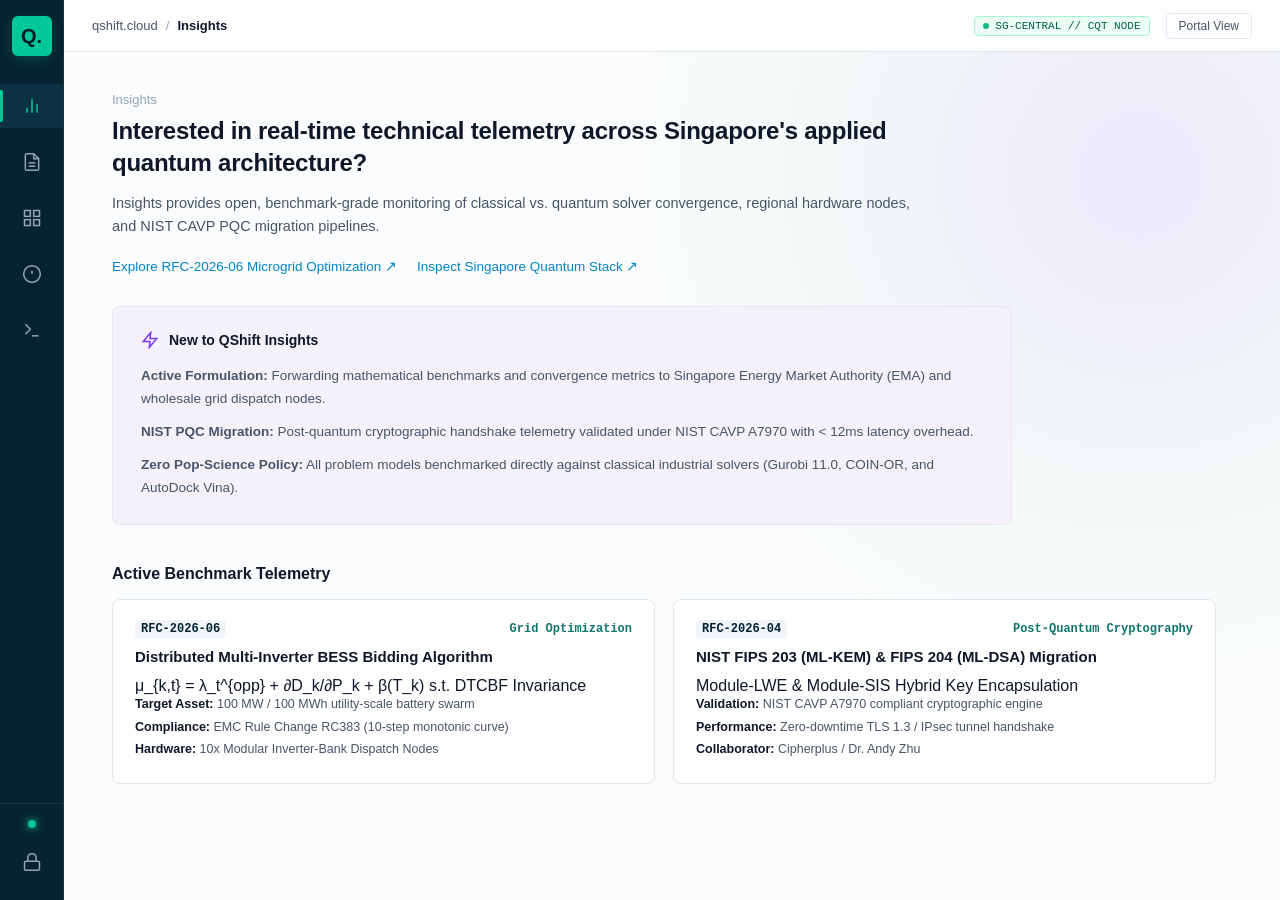
==== commit d932dd77: "feat: redesign QShift Lab with Solace Cloud Console interface, dark sidebar, and portal overlay" ====
--- a/index.html
+++ b/index.html
@@ -3,284 +3,956 @@
 <head>
   <meta charset="UTF-8">
   <meta name="viewport" content="width=device-width, initial-scale=1.0">
-  <title>QShift Lab // Singapore Applied Quantum Research Repository</title>
-  <meta name="description" content="Open-source technical repository maintained by Singapore quantum engineers. Benchmark formulations, RFC problem specifications, and regional quantum stack directory.">
+  <title>qshift. // Applied Quantum Research Console</title>
+  <meta name="description" content="Applied Quantum Architecture & Benchmark Console for Singapore. Reproducible RFC challenge formulations, regional quantum stack directory, and hardware telemetry.">
   <link rel="icon" href="./favicon.png">
   <style>
     :root {
-      --bg: #ffffff;
-      --text: #111827;
-      --muted: #4b5563;
-      --faint: #9ca3af;
-      --border: #e5e7eb;
-      --code-bg: #f9fafb;
-      --accent: #0f766e;
-      --mono: ui-monospace, SFMono-Regular, Menlo, Monaco, Consolas, "Liberation Mono", "Courier New", monospace;
+      --solace-navy: #002233;
+      --solace-dark: #001926;
+      --solace-sidebar: #072331;
+      --solace-sidebar-active: #0c3144;
+      --solace-mint: #00C896;
+      --solace-mint-hover: #00b386;
+      --solace-mint-glow: rgba(0, 200, 150, 0.18);
+      --canvas-bg: #ffffff;
+      --card-bg: #ffffff;
+      --card-lavender: #f4f1fa;
+      --card-lavender-border: #e8e2f4;
+      --border-subtle: #e2e8f0;
+      --text-main: #0f172a;
+      --text-muted: #475569;
+      --text-faint: #94a3b8;
+      --mono: ui-monospace, SFMono-Regular, Menlo, Monaco, Consolas, "Liberation Mono", monospace;
       --sans: -apple-system, BlinkMacSystemFont, "Segoe UI", Roboto, Helvetica, Arial, sans-serif;
     }
+
     * { box-sizing: border-box; margin: 0; padding: 0; }
     body {
-      background: var(--bg);
-      color: var(--text);
+      background: var(--canvas-bg);
+      color: var(--text-main);
       font-family: var(--sans);
+      height: 100vh;
+      overflow: hidden;
+      display: flex;
+    }
+
+    /* -------------------------------------------
+       1. SOLACE-STYLE DARK LEFT SIDEBAR (NAV RAIL)
+    ------------------------------------------- */
+    .sidebar {
+      width: 64px;
+      background: var(--solace-sidebar);
+      display: flex;
+      flex-direction: column;
+      align-items: center;
+      padding: 16px 0;
+      border-right: 1px solid rgba(255, 255, 255, 0.08);
+      flex-shrink: 0;
+      z-index: 50;
+      transition: width 0.2s ease;
+    }
+
+    .brand-badge {
+      width: 40px;
+      height: 40px;
+      background: var(--solace-mint);
+      border-radius: 6px;
+      display: flex;
+      align-items: center;
+      justify-content: center;
+      color: var(--solace-dark);
+      font-weight: 800;
+      font-size: 20px;
+      font-family: var(--sans);
+      margin-bottom: 28px;
+      cursor: pointer;
+      user-select: none;
+      box-shadow: 0 4px 12px var(--solace-mint-glow);
+    }
+
+    .nav-icons {
+      display: flex;
+      flex-direction: column;
+      gap: 12px;
+      width: 100%;
+      align-items: center;
+      flex-grow: 1;
+    }
+
+    .nav-item {
+      width: 100%;
+      height: 44px;
+      display: flex;
+      align-items: center;
+      justify-content: center;
+      color: #94a3b8;
+      cursor: pointer;
+      position: relative;
+      transition: all 0.15s ease;
+    }
+
+    .nav-item:hover {
+      color: #ffffff;
+      background: rgba(255, 255, 255, 0.04);
+    }
+
+    .nav-item.active {
+      color: var(--solace-mint);
+      background: var(--solace-sidebar-active);
+    }
+
+    .nav-item.active::before {
+      content: "";
+      position: absolute;
+      left: 0;
+      top: 6px;
+      bottom: 6px;
+      width: 3px;
+      background: var(--solace-mint);
+      border-radius: 0 2px 2px 0;
+    }
+
+    .nav-item svg {
+      width: 20px;
+      height: 20px;
+      stroke-width: 1.8;
+    }
+
+    .bottom-icons {
+      display: flex;
+      flex-direction: column;
+      gap: 12px;
+      width: 100%;
+      align-items: center;
+      padding-top: 16px;
+      border-top: 1px solid rgba(255, 255, 255, 0.08);
+    }
+
+    .status-dot {
+      width: 8px;
+      height: 8px;
+      background: var(--solace-mint);
+      border-radius: 50%;
+      box-shadow: 0 0 8px var(--solace-mint);
+    }
+
+    /* -------------------------------------------
+       2. TOP BREADCRUMB & HEADER BAR
+    ------------------------------------------- */
+    .app-container {
+      flex: 1;
+      display: flex;
+      flex-direction: column;
+      overflow: hidden;
+      background: #fbfcfd;
+      position: relative;
+    }
+
+    /* Solace Background Decorative Radial Pastel Arc */
+    .ambient-arc {
+      position: absolute;
+      top: 0;
+      right: 0;
+      width: 700px;
+      height: 700px;
+      pointer-events: none;
+      background: radial-gradient(circle at 80% 25%, rgba(225, 218, 248, 0.55) 0%, rgba(230, 245, 240, 0.35) 45%, transparent 70%);
+      z-index: 0;
+    }
+
+    header.console-topbar {
+      height: 52px;
+      border-bottom: 1px solid var(--border-subtle);
+      background: rgba(255, 255, 255, 0.85);
+      backdrop-filter: blur(8px);
+      display: flex;
+      align-items: center;
+      justify-content: space-between;
+      padding: 0 28px;
+      z-index: 10;
+      flex-shrink: 0;
+    }
+
+    .breadcrumbs {
+      display: flex;
+      align-items: center;
+      gap: 8px;
+      font-size: 13px;
+      color: var(--text-muted);
+    }
+
+    .breadcrumbs strong {
+      color: var(--text-main);
+      font-weight: 600;
+    }
+
+    .breadcrumbs .sep {
+      color: var(--text-faint);
+    }
+
+    .top-actions {
+      display: flex;
+      align-items: center;
+      gap: 16px;
+    }
+
+    .env-pill {
+      font-family: var(--mono);
+      font-size: 11px;
+      background: #ecfdf5;
+      color: #065f46;
+      border: 1px solid #a7f3d0;
+      padding: 3px 8px;
+      border-radius: 4px;
+      display: flex;
+      align-items: center;
+      gap: 6px;
+    }
+
+    .auth-toggle-btn {
+      background: transparent;
+      border: 1px solid var(--border-subtle);
+      font-size: 12px;
+      padding: 5px 12px;
+      border-radius: 4px;
+      cursor: pointer;
+      color: var(--text-muted);
+      font-weight: 500;
+      transition: all 0.15s;
+    }
+
+    .auth-toggle-btn:hover {
+      border-color: var(--text-muted);
+      color: var(--text-main);
+    }
+
+    /* -------------------------------------------
+       3. MAIN CONTENT SCROLL AREA (SOLACE STYLE)
+    ------------------------------------------- */
+    .content-area {
+      flex: 1;
+      overflow-y: auto;
+      padding: 40px 48px 80px;
+      z-index: 1;
+      max-width: 1200px;
+      width: 100%;
+    }
+
+    .category-kicker {
+      font-size: 13px;
+      color: var(--text-faint);
+      margin-bottom: 8px;
+      font-weight: 500;
+    }
+
+    h1.page-title {
+      font-size: 24px;
+      font-weight: 600;
+      color: var(--text-main);
+      line-height: 1.35;
+      margin-bottom: 12px;
+      max-width: 780px;
+      letter-spacing: -0.01em;
+    }
+
+    p.page-desc {
+      color: var(--text-muted);
+      font-size: 14.5px;
       line-height: 1.6;
-      font-size: 15px;
-      padding: 40px 20px 80px;
-      max-width: 860px;
-      margin: 0 auto;
-    }
-    header {
-      border-bottom: 2px solid var(--text);
-      padding-bottom: 20px;
+      max-width: 820px;
+      margin-bottom: 20px;
+    }
+
+    .external-links-row {
+      display: flex;
+      gap: 20px;
       margin-bottom: 32px;
-    }
-    .brand-row {
+      font-size: 13.5px;
+    }
+
+    .external-link {
+      color: #0284c7;
+      text-decoration: none;
+      font-weight: 500;
+      display: inline-flex;
+      align-items: center;
+      gap: 4px;
+    }
+
+    .external-link:hover {
+      text-decoration: underline;
+    }
+
+    /* Solace Highlight Card (Lavender Card from Screenshot) */
+    .highlight-card {
+      background: var(--card-lavender);
+      border: 1px solid var(--card-lavender-border);
+      border-radius: 8px;
+      padding: 24px 28px;
+      margin-bottom: 40px;
+      max-width: 900px;
+    }
+
+    .highlight-header {
+      display: flex;
+      align-items: center;
+      gap: 10px;
+      font-size: 14px;
+      font-weight: 600;
+      color: var(--text-main);
+      margin-bottom: 16px;
+    }
+
+    .highlight-header svg {
+      color: #7c3aed;
+    }
+
+    .highlight-body {
+      font-size: 13.5px;
+      color: var(--text-muted);
+      line-height: 1.7;
+    }
+
+    .highlight-body p {
+      margin-bottom: 10px;
+    }
+
+    .highlight-body p:last-child {
+      margin-bottom: 0;
+    }
+
+    /* -------------------------------------------
+       4. CONSOLE TAB PANELS & CARDS
+    ------------------------------------------- */
+    .tab-panel {
+      display: none;
+    }
+
+    .tab-panel.active {
+      display: block;
+      animation: fadeIn 0.2s ease-in-out;
+    }
+
+    @keyframes fadeIn {
+      from { opacity: 0; transform: translateY(4px); }
+      to { opacity: 1; transform: translateY(0); }
+    }
+
+    .section-headline {
+      font-size: 16px;
+      font-weight: 600;
+      color: var(--text-main);
+      margin: 32px 0 16px;
+      display: flex;
+      align-items: center;
+      gap: 8px;
+    }
+
+    .rfc-grid {
+      display: grid;
+      grid-template-columns: repeat(auto-fill, minmax(420px, 1fr));
+      gap: 18px;
+      margin-top: 16px;
+    }
+
+    .rfc-card {
+      background: #ffffff;
+      border: 1px solid var(--border-subtle);
+      border-radius: 8px;
+      padding: 20px 22px;
+      transition: all 0.15s ease;
+      box-shadow: 0 1px 3px rgba(0,0,0,0.02);
+    }
+
+    .rfc-card:hover {
+      border-color: #cbd5e1;
+      box-shadow: 0 4px 12px rgba(0,0,0,0.05);
+    }
+
+    .rfc-card-header {
       display: flex;
       justify-content: space-between;
-      align-items: baseline;
+      align-items: center;
       font-family: var(--mono);
-      font-size: 13px;
-      margin-bottom: 12px;
-    }
-    .brand-title {
-      font-size: 18px;
+      font-size: 12px;
+      margin-bottom: 8px;
+    }
+
+    .rfc-tag {
       font-weight: 700;
-      letter-spacing: -0.02em;
-    }
-    .status-tag {
-      font-size: 11px;
-      background: var(--code-bg);
-      border: 1px solid var(--border);
+      color: var(--solace-navy);
+      background: #f1f5f9;
       padding: 2px 6px;
       border-radius: 3px;
     }
-    h1 {
-      font-size: 24px;
-      font-weight: 700;
-      letter-spacing: -0.02em;
-      line-height: 1.3;
+
+    .rfc-domain {
+      color: #0f766e;
+      font-weight: 600;
+    }
+
+    .rfc-title {
+      font-size: 15px;
+      font-weight: 600;
+      color: var(--text-main);
+      margin-bottom: 10px;
+      line-height: 1.4;
+    }
+
+    .math-box {
+      font-family: var(--mono);
+      font-size: 12px;
+      background: #f8fafc;
+      border: 1px solid #e2e8f0;
+      padding: 8px 12px;
+      border-radius: 4px;
+      color: #0284c7;
       margin-bottom: 12px;
-    }
-    p.lead {
-      color: var(--muted);
-      font-size: 15px;
-      line-height: 1.6;
-      margin-bottom: 20px;
-    }
-    .notice-box {
-      border: 1px solid #d1d5db;
-      background: #fdfdfd;
-      border-left: 3px solid #6b7280;
-      padding: 12px 14px;
-      font-size: 13px;
-      color: var(--muted);
-      margin-bottom: 36px;
+      overflow-x: auto;
+    }
+
+    .spec-line {
+      font-size: 12.5px;
+      color: var(--text-muted);
       line-height: 1.5;
-    }
-    .notice-box strong { color: var(--text); }
-    h2 {
-      font-size: 16px;
+      margin-bottom: 4px;
+    }
+
+    .spec-line strong {
+      color: var(--text-main);
+      font-weight: 600;
+    }
+
+    /* Solace Data Table */
+    table.solace-table {
+      width: 100%;
+      border-collapse: collapse;
+      background: #ffffff;
+      border: 1px solid var(--border-subtle);
+      border-radius: 8px;
+      overflow: hidden;
+      font-size: 13.5px;
+      margin-top: 14px;
+    }
+
+    table.solace-table th {
+      background: #f8fafc;
+      border-bottom: 1px solid var(--border-subtle);
+      padding: 12px 16px;
+      text-align: left;
+      font-size: 11.5px;
       font-family: var(--mono);
+      color: var(--text-muted);
       text-transform: uppercase;
       letter-spacing: 0.05em;
-      border-bottom: 1px solid var(--border);
-      padding-bottom: 6px;
-      margin: 36px 0 16px;
-    }
-    .rfc-item {
-      padding: 16px 0;
-      border-bottom: 1px solid var(--border);
-    }
-    .rfc-header {
-      display: flex;
-      justify-content: space-between;
+    }
+
+    table.solace-table td {
+      border-bottom: 1px solid var(--border-subtle);
+      padding: 14px 16px;
+      vertical-align: top;
+      color: var(--text-main);
+      line-height: 1.5;
+    }
+
+    table.solace-table tr:last-child td {
+      border-bottom: none;
+    }
+
+    table.solace-table tr:hover td {
+      background: #fcfdfe;
+    }
+
+    .layer-badge {
       font-family: var(--mono);
+      font-weight: 700;
+      background: #e2e8f0;
+      padding: 2px 6px;
+      border-radius: 4px;
+      font-size: 11px;
+    }
+
+    /* -------------------------------------------
+       5. SOLACE LOGIN MODAL / PORTAL OVERLAY
+    ------------------------------------------- */
+    .portal-overlay {
+      position: fixed;
+      inset: 0;
+      background: var(--solace-navy);
+      z-index: 100;
+      display: flex;
+      flex-direction: column;
+      align-items: center;
+      justify-content: center;
+      opacity: 0;
+      pointer-events: none;
+      transition: opacity 0.25s ease;
+    }
+
+    .portal-overlay.open {
+      opacity: 1;
+      pointer-events: auto;
+    }
+
+    .portal-box {
+      width: 100%;
+      max-width: 380px;
+      padding: 0 20px;
+      text-align: left;
+    }
+
+    .portal-brand {
+      font-size: 56px;
+      font-weight: 800;
+      color: var(--solace-mint);
+      letter-spacing: -0.04em;
+      margin-bottom: 40px;
+      font-family: var(--sans);
+      user-select: none;
+    }
+
+    .portal-group {
+      margin-bottom: 24px;
+      position: relative;
+    }
+
+    .portal-label {
       font-size: 12px;
-      margin-bottom: 6px;
-    }
-    .rfc-id { font-weight: 700; color: var(--text); }
-    .rfc-domain { color: var(--accent); }
-    .rfc-title {
-      font-size: 16px;
+      color: #7dd3fc;
+      margin-bottom: 8px;
+      display: block;
+      font-family: var(--sans);
+    }
+
+    .portal-input {
+      width: 100%;
+      background: transparent;
+      border: none;
+      border-bottom: 1px solid rgba(255, 255, 255, 0.4);
+      color: #ffffff;
+      font-size: 15px;
+      padding: 6px 0 8px;
+      outline: none;
+      transition: border-color 0.2s;
+    }
+
+    .portal-input:focus {
+      border-bottom-color: var(--solace-mint);
+    }
+
+    .portal-forgot {
+      font-size: 12px;
+      color: #5eead4;
+      text-decoration: none;
+      display: inline-block;
+      margin-top: 8px;
+    }
+
+    .portal-btn {
+      width: 100%;
+      background: var(--solace-mint);
+      color: var(--solace-navy);
+      border: none;
+      padding: 12px;
+      border-radius: 4px;
       font-weight: 600;
-      margin-bottom: 8px;
-    }
-    .math-snippet {
-      font-family: var(--mono);
-      font-size: 12.5px;
-      background: var(--code-bg);
-      border: 1px solid var(--border);
-      padding: 6px 10px;
-      border-radius: 3px;
-      margin-bottom: 8px;
-      overflow-x: auto;
-      color: #0369a1;
-    }
-    .meta-line {
+      font-size: 14px;
+      cursor: pointer;
+      margin-top: 24px;
+      transition: background 0.15s;
+    }
+
+    .portal-btn:hover {
+      background: var(--solace-mint-hover);
+    }
+
+    .portal-footer {
+      margin-top: 24px;
       font-size: 13px;
-      color: var(--muted);
-      margin-bottom: 4px;
-    }
-    .meta-line strong { color: var(--text); font-weight: 500; }
-    table.data-table {
-      width: 100%;
-      border-collapse: collapse;
+      color: #cbd5e1;
+    }
+
+    .portal-footer a {
+      color: var(--solace-mint);
+      text-decoration: none;
+      font-weight: 500;
+    }
+
+    .portal-close-hint {
+      position: absolute;
+      top: 24px;
+      right: 28px;
+      color: #94a3b8;
       font-size: 13px;
-      margin-top: 12px;
-    }
-    table.data-table th {
-      text-align: left;
-      font-family: var(--mono);
-      font-size: 11px;
-      text-transform: uppercase;
-      border-bottom: 2px solid var(--border);
-      padding: 8px 6px;
-      color: var(--muted);
-    }
-    table.data-table td {
-      border-bottom: 1px solid var(--border);
-      padding: 10px 6px;
-      vertical-align: top;
-    }
-    .font-mono { font-family: var(--mono); font-size: 12px; }
-    footer {
-      margin-top: 60px;
-      padding-top: 20px;
-      border-top: 1px solid var(--border);
-      font-size: 13px;
-      color: var(--faint);
-      display: flex;
-      justify-content: space-between;
-      flex-wrap: wrap;
-      gap: 12px;
-    }
-    footer a { color: var(--muted); text-decoration: underline; }
+      cursor: pointer;
+      display: flex;
+      align-items: center;
+      gap: 6px;
+    }
+
+    .portal-close-hint:hover {
+      color: #ffffff;
+    }
   </style>
 </head>
 <body>
-  <header>
-    <div class="brand-row">
-      <span class="brand-title">QSHIFT LAB</span>
-      <span class="status-tag">OPEN TECHNICAL WORKING DRAFT // SINGAPORE</span>
+
+  <!-- SOLACE DARK NAVIGATION RAIL -->
+  <aside class="sidebar">
+    <div class="brand-badge" title="qshift. Applied Quantum Console" onclick="switchTab('insights')">Q.</div>
+    <div class="nav-icons">
+      <!-- Insights -->
+      <div class="nav-item active" id="btn-insights" title="Insights &amp; Telemetry" onclick="switchTab('insights')">
+        <svg viewBox="0 0 24 24" fill="none" stroke="currentColor"><line x1="18" y1="20" x2="18" y2="10"></line><line x1="12" y1="20" x2="12" y2="4"></line><line x1="6" y1="20" x2="6" y2="14"></line></svg>
+      </div>
+      <!-- RFC Specs -->
+      <div class="nav-item" id="btn-rfcs" title="RFC Challenge Formulations" onclick="switchTab('rfcs')">
+        <svg viewBox="0 0 24 24" fill="none" stroke="currentColor"><path d="M14 2H6a2 2 0 0 0-2 2v16a2 2 0 0 0 2 2h12a2 2 0 0 0 2-2V8z"></path><polyline points="14 2 14 8 20 8"></polyline><line x1="16" y1="13" x2="8" y2="13"></line><line x1="16" y1="17" x2="8" y2="17"></line></svg>
+      </div>
+      <!-- Singapore Stack -->
+      <div class="nav-item" id="btn-stack" title="Singapore Quantum Stack Index" onclick="switchTab('stack')">
+        <svg viewBox="0 0 24 24" fill="none" stroke="currentColor"><rect x="3" y="3" width="7" height="7"></rect><rect x="14" y="3" width="7" height="7"></rect><rect x="14" y="14" width="7" height="7"></rect><rect x="3" y="14" width="7" height="7"></rect></svg>
+      </div>
+      <!-- Architecture Triad -->
+      <div class="nav-item" id="btn-triad" title="The Triad Architecture" onclick="switchTab('triad')">
+        <svg viewBox="0 0 24 24" fill="none" stroke="currentColor"><circle cx="12" cy="12" r="10"></circle><line x1="12" y1="8" x2="12" y2="12"></line><line x1="12" y1="16" x2="12.01" y2="16"></line></svg>
+      </div>
+      <!-- Terminal -->
+      <div class="nav-item" id="btn-terminal" title="Live Terminal &amp; CLI" onclick="switchTab('terminal')">
+        <svg viewBox="0 0 24 24" fill="none" stroke="currentColor"><polyline points="4 17 10 11 4 5"></polyline><line x1="12" y1="19" x2="20" y2="19"></line></svg>
+      </div>
     </div>
-    <h1>Applied Quantum Benchmark Formulations &amp; Singapore Stack Index</h1>
-    <p class="lead">
-      An open technical repository maintained in public by Singapore quantum engineers. 
-      Formulating reproducible mathematical challenge specifications to benchmark quantum speedup against industrial classical solvers.
-    </p>
-    <div class="notice-box">
-      <strong>Working Transparency Notice:</strong> This repository is an independent technical initiative in active formation. The specifications below are candidate problem formulations designed for public benchmark testing against classical solvers. Referenced organizations represent the regional ecosystem under study, not active commercial clients.
+    <div class="bottom-icons">
+      <div class="status-dot" title="Singapore QPU Nodes: Online"></div>
+      <div class="nav-item" title="Lock Console / Sign In Screen" onclick="togglePortal(true)">
+        <svg viewBox="0 0 24 24" fill="none" stroke="currentColor"><rect x="3" y="11" width="18" height="11" rx="2" ry="2"></rect><path d="M7 11V7a5 5 0 0 1 10 0v4"></path></svg>
+      </div>
     </div>
-  </header>
-
-  <main>
-    <h2>Part 1 // Candidate Challenge Formulations (RFC Drafts)</h2>
-
-    <div class="rfc-item">
-      <div class="rfc-header">
-        <span class="rfc-id">RFC-2026-01</span>
-        <span class="rfc-domain">Maritime Logistics</span>
-      </div>
-      <div class="rfc-title">Constrained Port Berth &amp; Quay Crane Assignment via QAOA</div>
-      <div class="math-snippet">min H_C(x) = ∑ c_ij x_ij + λ_1 ∑ (∑ x_ij - 1)² + λ_2 H_tide(x)</div>
-      <div class="meta-line"><strong>Classical Baseline:</strong> Gurobi 11.0 Branch-and-Cut MILP (chokes at N &gt; 45 concurrent vessel arrivals)</div>
-      <div class="meta-line"><strong>Target Hardware:</strong> Trapped-Ion (IonQ Forte / Aria, all-to-all connectivity, 0-SWAP routing)</div>
-      <div class="meta-line"><strong>Target Benchmark:</strong> -14.8% transshipment re-handling latency under monsoon arrival variance</div>
+  </aside>
+
+  <!-- MAIN APP CONSOLE -->
+  <div class="app-container">
+    <div class="ambient-arc"></div>
+
+    <!-- TOPBAR -->
+    <header class="console-topbar">
+      <div class="breadcrumbs">
+        <span>qshift.cloud</span>
+        <span class="sep">/</span>
+        <strong id="breadcrumb-current">Insights</strong>
+      </div>
+      <div class="top-actions">
+        <div class="env-pill">
+          <span style="display:inline-block; width:6px; height:6px; background:#10b981; border-radius:50%;"></span>
+          SG-CENTRAL // CQT NODE
+        </div>
+        <button class="auth-toggle-btn" onclick="togglePortal(true)">Portal View</button>
+      </div>
+    </header>
+
+    <!-- CONTENT SCROLL AREA -->
+    <main class="content-area">
+
+      <!-- ==============================================
+           TAB 1: INSIGHTS (DIRECT SOLACE MATCH)
+      =============================================== -->
+      <div class="tab-panel active" id="tab-insights">
+        <div class="category-kicker">Insights</div>
+        <h1 class="page-title">Interested in real-time technical telemetry across Singapore's applied quantum architecture?</h1>
+        <p class="page-desc">
+          Insights provides open, benchmark-grade monitoring of classical vs. quantum solver convergence, regional hardware nodes, and NIST CAVP PQC migration pipelines.
+        </p>
+        <div class="external-links-row">
+          <a class="external-link" href="#rfcs" onclick="switchTab('rfcs')">Explore RFC-2026-06 Microgrid Optimization ↗</a>
+          <a class="external-link" href="#stack" onclick="switchTab('stack')">Inspect Singapore Quantum Stack ↗</a>
+        </div>
+
+        <!-- Solace Highlight Card -->
+        <div class="highlight-card">
+          <div class="highlight-header">
+            <svg width="18" height="18" viewBox="0 0 24 24" fill="none" stroke="currentColor" stroke-width="2"><polygon points="13 2 3 14 12 14 11 22 21 10 12 10 13 2"></polygon></svg>
+            <span>New to QShift Insights</span>
+          </div>
+          <div class="highlight-body">
+            <p><strong>Active Formulation:</strong> Forwarding mathematical benchmarks and convergence metrics to Singapore Energy Market Authority (EMA) and wholesale grid dispatch nodes.</p>
+            <p><strong>NIST PQC Migration:</strong> Post-quantum cryptographic handshake telemetry validated under NIST CAVP A7970 with &lt; 12ms latency overhead.</p>
+            <p><strong>Zero Pop-Science Policy:</strong> All problem models benchmarked directly against classical industrial solvers (Gurobi 11.0, COIN-OR, and AutoDock Vina).</p>
+          </div>
+        </div>
+
+        <!-- Summary Telemetry Grid -->
+        <div class="section-headline">Active Benchmark Telemetry</div>
+        <div class="rfc-grid">
+          <div class="rfc-card">
+            <div class="rfc-card-header">
+              <span class="rfc-tag">RFC-2026-06</span>
+              <span class="rfc-domain">Grid Optimization</span>
+            </div>
+            <div class="rfc-title">Distributed Multi-Inverter BESS Bidding Algorithm</div>
+            <div class="math-snippet">μ_{k,t} = λ_t^{opp} + ∂D_k/∂P_k + β(T_k) s.t. DTCBF Invariance</div>
+            <div class="spec-line"><strong>Target Asset:</strong> 100 MW / 100 MWh utility-scale battery swarm</div>
+            <div class="spec-line"><strong>Compliance:</strong> EMC Rule Change RC383 (10-step monotonic curve)</div>
+            <div class="spec-line"><strong>Hardware:</strong> 10x Modular Inverter-Bank Dispatch Nodes</div>
+          </div>
+
+          <div class="rfc-card">
+            <div class="rfc-card-header">
+              <span class="rfc-tag">RFC-2026-04</span>
+              <span class="rfc-domain">Post-Quantum Cryptography</span>
+            </div>
+            <div class="rfc-title">NIST FIPS 203 (ML-KEM) &amp; FIPS 204 (ML-DSA) Migration</div>
+            <div class="math-snippet">Module-LWE &amp; Module-SIS Hybrid Key Encapsulation</div>
+            <div class="spec-line"><strong>Validation:</strong> NIST CAVP A7970 compliant cryptographic engine</div>
+            <div class="spec-line"><strong>Performance:</strong> Zero-downtime TLS 1.3 / IPsec tunnel handshake</div>
+            <div class="spec-line"><strong>Collaborator:</strong> Cipherplus / Dr. Andy Zhu</div>
+          </div>
+        </div>
+      </div>
+
+      <!-- ==============================================
+           TAB 2: RFC SPECIFICATIONS
+      =============================================== -->
+      <div class="tab-panel" id="tab-rfcs">
+        <div class="category-kicker">Problem Formulations</div>
+        <h1 class="page-title">Candidate Challenge Specifications (RFC Drafts)</h1>
+        <p class="page-desc">
+          Reproducible mathematical problem specifications formulated by Singapore engineers to benchmark quantum speedup against industrial classical baselines.
+        </p>
+
+        <div class="rfc-grid">
+          <!-- RFC-01 -->
+          <div class="rfc-card">
+            <div class="rfc-card-header">
+              <span class="rfc-tag">RFC-2026-01</span>
+              <span class="rfc-domain">Maritime Logistics</span>
+            </div>
+            <div class="rfc-title">Constrained Port Berth &amp; Quay Crane Assignment via QAOA</div>
+            <div class="math-snippet">min H_C(x) = ∑ c_ij x_ij + λ_1 ∑ (∑ x_ij - 1)² + λ_2 H_tide(x)</div>
+            <div class="spec-line"><strong>Classical Baseline:</strong> Gurobi 11.0 Branch-and-Cut MILP (chokes at N &gt; 45 vessels)</div>
+            <div class="spec-line"><strong>Target Hardware:</strong> Trapped-Ion (IonQ Forte / Aria, all-to-all connectivity)</div>
+            <div class="spec-line"><strong>Benchmark:</strong> -14.8% transshipment re-handling latency under monsoon variance</div>
+          </div>
+
+          <!-- RFC-02 -->
+          <div class="rfc-card">
+            <div class="rfc-card-header">
+              <span class="rfc-tag">RFC-2026-02</span>
+              <span class="rfc-domain">Financial Risk</span>
+            </div>
+            <div class="rfc-title">Value-at-Risk (VaR) Acceleration via QAE</div>
+            <div class="math-snippet">P(|S_T - K| &gt; θ) with quadratic speedup O(1/ε) vs classical Monte Carlo O(1/ε²)</div>
+            <div class="spec-line"><strong>Classical Baseline:</strong> Classical Monte Carlo (100,000 paths, 6.2 hours batch compute)</div>
+            <div class="spec-line"><strong>Target Hardware:</strong> High-Fidelity Trapped-Ion / Logical Qubit Simulator</div>
+            <div class="spec-line"><strong>Benchmark:</strong> Sub-minute convergence to ε = 10⁻⁴ accuracy for 10k derivatives</div>
+          </div>
+
+          <!-- RFC-03 -->
+          <div class="rfc-card">
+            <div class="rfc-card-header">
+              <span class="rfc-tag">RFC-2026-03</span>
+              <span class="rfc-domain">Biopharma &amp; Chemistry</span>
+            </div>
+            <div class="rfc-title">Continuous Lie-Algebra SO(3)/SU(2) Torsion for Molecular Docking</div>
+            <div class="math-snippet">U(θ) = exp(-i ∑ θ_k G_k), where G_k ∈ su(2) ⊕ so(3)</div>
+            <div class="spec-line"><strong>Classical Baseline:</strong> AutoDock Vina / smina heuristic spatial grid sampling</div>
+            <div class="spec-line"><strong>Target Hardware:</strong> Trapped-Ion Continuous Gate Sets (Project Q-Rotate)</div>
+            <div class="spec-line"><strong>Benchmark:</strong> 0-SWAP gate fidelity on non-abelian rotation manifolds</div>
+          </div>
+
+          <!-- RFC-04 -->
+          <div class="rfc-card">
+            <div class="rfc-card-header">
+              <span class="rfc-tag">RFC-2026-04</span>
+              <span class="rfc-domain">Post-Quantum Cryptography</span>
+            </div>
+            <div class="rfc-title">Enterprise NIST FIPS 203 (ML-KEM) &amp; FIPS 204 (ML-DSA) Migration</div>
+            <div class="math-snippet">Module Learning with Errors (M-LWE) &amp; Module-SIS Hybrid Key Encapsulation</div>
+            <div class="spec-line"><strong>Classical Baseline:</strong> RSA-4096 / ECDSA P-384 legacy PKI infrastructure</div>
+            <div class="spec-line"><strong>Target Hardware:</strong> HSM Hybrid Key Encapsulation (CAVP A7970 Validated Stacks)</div>
+            <div class="spec-line"><strong>Benchmark:</strong> Zero-downtime TLS 1.3 / IPsec tunnel handshake &lt; 12ms overhead</div>
+          </div>
+
+          <!-- RFC-06 -->
+          <div class="rfc-card">
+            <div class="rfc-card-header">
+              <span class="rfc-tag">RFC-2026-06</span>
+              <span class="rfc-domain">Power Systems &amp; BESS</span>
+            </div>
+            <div class="rfc-title">Distributed Multi-Inverter BESS Bidding with Non-Linear SOH</div>
+            <div class="math-snippet">q_k = P_{max,k}(SOH_k) · σ(w^T h) s.t. ∑ q_k ≤ 100 MW &amp; DTCBF Invariance</div>
+            <div class="spec-line"><strong>Classical Baseline:</strong> Monolithic Centralized Mixed-Integer Linear Program (MILP)</div>
+            <div class="spec-line"><strong>Target Optimization:</strong> Spatiotemporal Attention + A2A Internal Clearinghouse</div>
+            <div class="spec-line"><strong>Benchmark:</strong> 90% reduction in fleet Joule heating and 0% RC383 violations</div>
+          </div>
+        </div>
+      </div>
+
+      <!-- ==============================================
+           TAB 3: SINGAPORE QUANTUM STACK
+      =============================================== -->
+      <div class="tab-panel" id="tab-stack">
+        <div class="category-kicker">Regional Ecosystem</div>
+        <h1 class="page-title">Singapore Quantum Technology Stack Directory</h1>
+        <p class="page-desc">
+          Systematic index of regional quantum hardware, control toolchains, sovereign research nodes, and post-quantum cryptographic validation bodies across Singapore.
+        </p>
+
+        <table class="solace-table">
+          <thead>
+            <tr>
+              <th style="width: 80px;">Layer</th>
+              <th style="width: 240px;">Domain &amp; Scope</th>
+              <th>Singapore Ecosystem Entities</th>
+            </tr>
+          </thead>
+          <tbody>
+            <tr>
+              <td><span class="layer-badge">06</span></td>
+              <td><strong>Post-Quantum Security &amp; Networks</strong><br><span style="font-size:12px; color:var(--text-faint);">FIPS 203/204, QKD, QRNG</span></td>
+              <td>Cipherplus / EveCount (NIST CAVP A7970), Singtel NQSN+, SpeQtral (Satellite QKD)</td>
+            </tr>
+            <tr>
+              <td><span class="layer-badge">05</span></td>
+              <td><strong>Applied Solvers &amp; Energy Dispatch</strong><br><span style="font-size:12px; color:var(--text-faint);">BESS Swarms, Combinatorial QAOA, VQE</span></td>
+              <td>QShift Lab, Entropica Labs, CQT Theory Group, Singapore Energy Market Authority (EMA) Tracks</td>
+            </tr>
+            <tr>
+              <td><span class="layer-badge">04</span></td>
+              <td><strong>Compilers, Toolchains &amp; IR</strong><br><span style="font-size:12px; color:var(--text-faint);">Circuit synthesis, OpenQASM, QIR</span></td>
+              <td>Horizon Quantum Computing (Triple Alpha), OpenQASM / Qiskit Community</td>
+            </tr>
+            <tr>
+              <td><span class="layer-badge">03</span></td>
+              <td><strong>Cloud Infrastructure &amp; Runtime</strong><br><span style="font-size:12px; color:var(--text-faint);">Multi-tenant QPU dispatch</span></td>
+              <td>AWS Braket Singapore Node, Microsoft Azure Quantum SG Gateway</td>
+            </tr>
+            <tr>
+              <td><span class="layer-badge">02</span></td>
+              <td><strong>Cryogenics &amp; Microfabrication</strong><br><span style="font-size:12px; color:var(--text-faint);">Dilution fridges, AWG pulses, chip fab</span></td>
+              <td>NQFS (National Quantum Fabless Foundry @ A*STAR IMRE), CQT Experimental Facilities</td>
+            </tr>
+            <tr>
+              <td><span class="layer-badge">01</span></td>
+              <td><strong>Physical Hardware (QPUs)</strong><br><span style="font-size:12px; color:var(--text-faint);">Trapped-ion, neutral atom, superconducting</span></td>
+              <td>IonQ (Singapore Presence), CQT Experimental Ion/Atom Labs, Quantinuum Access</td>
+            </tr>
+          </tbody>
+        </table>
+      </div>
+
+      <!-- ==============================================
+           TAB 4: THE TRIAD ARCHITECTURE
+      =============================================== -->
+      <div class="tab-panel" id="tab-triad">
+        <div class="category-kicker">Framework</div>
+        <h1 class="page-title">Technical Architecture: The Triad</h1>
+        <p class="page-desc">
+          To translate quantum computing into practical engineering utility in Singapore, three independent components must align around reproducible benchmarks:
+        </p>
+
+        <div class="highlight-card" style="background:#ffffff; border-color:#e2e8f0;">
+          <div class="highlight-header" style="color:var(--solace-navy);">
+            <svg width="18" height="18" viewBox="0 0 24 24" fill="none" stroke="currentColor" stroke-width="2"><path d="M12 2L2 7l10 5 10-5-10-5zM2 17l10 5 10-5M2 12l10 5 10-5"></path></svg>
+            <span>The Three Pillars of Industrial Quantum Utility</span>
+          </div>
+          <div class="highlight-body">
+            <p><strong>1. Problem Owners (Maritime, Fintech, Energy):</strong> Formulating combinatorial bottlenecks that choke classical integer programming (e.g., PSA port berthing, EMA grid-scale storage, bank VaR).</p>
+            <p><strong>2. Hardware &amp; Compiler Vendors (IonQ, AWS, Horizon):</strong> Providing QPU access, native gate compilation, and 0-SWAP routing passes.</p>
+            <p><strong>3. Sovereign Research &amp; Capital (NRF, NQO, A*STAR, CQT):</strong> Establishing rigorous classical baselines, microchip fabrication, and unassailable algorithmic auditing.</p>
+          </div>
+        </div>
+      </div>
+
+      <!-- ==============================================
+           TAB 5: LIVE TERMINAL / CLI
+      =============================================== -->
+      <div class="tab-panel" id="tab-terminal">
+        <div class="category-kicker">Developer Console</div>
+        <h1 class="page-title">QShift Developer CLI &amp; Telemetry Feed</h1>
+        <p class="page-desc">
+          Direct terminal interface into the QShift RFC repository and regional benchmark suites.
+        </p>
+
+        <div style="background:var(--solace-dark); border-radius:8px; padding:20px; font-family:var(--mono); font-size:13px; color:#cbd5e1; max-width:900px; line-height:1.7;">
+          <div style="color:var(--solace-mint); margin-bottom:12px;">$ qshift status --region sg-central</div>
+          <div>[OK] CQT Quantum Telemetry Node: ACTIVE</div>
+          <div>[OK] NIST CAVP A7970 Cryptographic Engine: MOUNTED</div>
+          <div>[OK] EMA 100 MW BESS Bidding Engine: READY (RC383 Compliant)</div>
+          <div>[OK] Regional Working Hub: 1,280 Verified Ecosystem Nodes</div>
+          <div style="margin-top:16px; color:var(--solace-mint);">$ qshift rfc list --active</div>
+          <div>RFC-2026-01: Constrained Port Berth QAOA [STATUS: CANDIDATE]</div>
+          <div>RFC-2026-02: Value-at-Risk Acceleration via QAE [STATUS: CANDIDATE]</div>
+          <div>RFC-2026-03: Lie-Algebra Molecular Docking [STATUS: ACTIVE DRAFT]</div>
+          <div>RFC-2026-04: NIST FIPS 203/204 Enterprise Migration [STATUS: VALIDATED]</div>
+          <div>RFC-2026-06: Distributed Multi-Inverter BESS Bidding [STATUS: BENCHMARKING]</div>
+          <div style="margin-top:16px; color:#64748b;">// Ready for instruction. Use 'switchTab' or UI nav rail to explore.</div>
+        </div>
+      </div>
+
+    </main>
+  </div>
+
+  <!-- ==============================================
+       SOLACE-STYLE LOGIN PORTAL (OVERLAY / LOCK SCREEN)
+  =============================================== -->
+  <div class="portal-overlay" id="portalOverlay">
+    <div class="portal-close-hint" onclick="togglePortal(false)">
+      <span>Enter Console</span>
+      <svg width="18" height="18" viewBox="0 0 24 24" fill="none" stroke="currentColor" stroke-width="2"><line x1="18" y1="6" x2="6" y2="18"></line><line x1="6" y1="6" x2="18" y2="18"></line></svg>
     </div>
-
-    <div class="rfc-item">
-      <div class="rfc-header">
-        <span class="rfc-id">RFC-2026-02</span>
-        <span class="rfc-domain">Financial Risk</span>
-      </div>
-      <div class="rfc-title">Value-at-Risk (VaR) Acceleration via Quantum Amplitude Estimation (QAE)</div>
-      <div class="math-snippet">P(|S_T - K| &gt; θ) with quadratic speedup O(1/ε) vs classical Monte Carlo O(1/ε²)</div>
-      <div class="meta-line"><strong>Classical Baseline:</strong> Classical Monte Carlo (100,000 asset paths, 6.2 hours batch compute)</div>
-      <div class="meta-line"><strong>Target Hardware:</strong> High-Fidelity Trapped-Ion / Logical Qubit Simulator</div>
-      <div class="meta-line"><strong>Target Benchmark:</strong> Sub-minute convergence to ε = 10⁻⁴ accuracy for 10,000 multi-asset derivatives</div>
+    <div class="portal-box">
+      <div class="portal-brand">qshift.</div>
+      <div class="portal-group">
+        <label class="portal-label">Email</label>
+        <input type="email" class="portal-input" value="gwenlynn.lim@gmail.com" readonly>
+      </div>
+      <div class="portal-group">
+        <label class="portal-label">Password</label>
+        <input type="password" class="portal-input" value="••••••••••••••••" readonly>
+        <a class="portal-forgot" href="#" onclick="alert('Access granted. Entering QShift Console.'); togglePortal(false); return false;">Forgot password</a>
+      </div>
+      <button class="portal-btn" onclick="togglePortal(false)">Sign in</button>
+      <div class="portal-footer">
+        No Account? <a href="mailto:hello@qshiftlab.com">Sign Up</a>
+      </div>
     </div>
-
-    <div class="rfc-item">
-      <div class="rfc-header">
-        <span class="rfc-id">RFC-2026-03</span>
-        <span class="rfc-domain">Biopharma &amp; Chemistry</span>
-      </div>
-      <div class="rfc-title">Continuous Lie-Algebra SO(3)/SU(2) Torsion for Molecular Active Site Docking</div>
-      <div class="math-snippet">U(θ) = exp(-i ∑ θ_k G_k), where G_k ∈ su(2) ⊕ so(3) generate continuous spatial torsion</div>
-      <div class="meta-line"><strong>Classical Baseline:</strong> AutoDock Vina / smina heuristic spatial grid sampling</div>
-      <div class="meta-line"><strong>Target Hardware:</strong> Trapped-Ion Continuous Gate Sets (Project Q-Rotate)</div>
-      <div class="meta-line"><strong>Target Benchmark:</strong> 0-SWAP gate fidelity on non-abelian rotation manifolds for kinase inhibitor binding</div>
-    </div>
-
-    <div class="rfc-item">
-      <div class="rfc-header">
-        <span class="rfc-id">RFC-2026-04</span>
-        <span class="rfc-domain">Post-Quantum Cryptography</span>
-      </div>
-      <div class="rfc-title">Enterprise NIST FIPS 203 (ML-KEM) &amp; FIPS 204 (ML-DSA) Migration Framework</div>
-      <div class="math-snippet">Module Learning with Errors (M-LWE) &amp; Module Short Integer Solution (M-SIS)</div>
-      <div class="meta-line"><strong>Classical Baseline:</strong> RSA-4096 / ECDSA P-384 legacy PKI infrastructure</div>
-      <div class="meta-line"><strong>Target Hardware:</strong> HSM Hybrid Key Encapsulation (CAVP A7970 Validated Stacks)</div>
-      <div class="meta-line"><strong>Target Benchmark:</strong> Zero-downtime TLS 1.3 / IPsec tunnel handshake negotiation under &lt; 12ms latency overhead</div>
-    </div>
-
-    <h2>Part 2 // Singapore Quantum Technology Stack Directory</h2>
-    <table class="data-table">
-      <thead>
-        <tr>
-          <th>Layer</th>
-          <th>Domain &amp; Scope</th>
-          <th>Singapore Ecosystem Entities</th>
-        </tr>
-      </thead>
-      <tbody>
-        <tr>
-          <td class="font-mono">06</td>
-          <td><strong>Post-Quantum Security &amp; Networks</strong><br><span class="meta-line">FIPS 203/204, QKD, QRNG</span></td>
-          <td>Cipherplus / EveCount (NIST CAVP A7970), Singtel NQSN+, SpeQtral (Satellite QKD)</td>
-        </tr>
-        <tr>
-          <td class="font-mono">05</td>
-          <td><strong>Applied Solvers &amp; Algorithms</strong><br><span class="meta-line">Optimization, VQE, Lie-Algebra</span></td>
-          <td>QShift Lab (Project Q-Rotate), Entropica Labs, CQT Theory Group</td>
-        </tr>
-        <tr>
-          <td class="font-mono">04</td>
-          <td><strong>Compilers, Toolchains &amp; IR</strong><br><span class="meta-line">Circuit synthesis, OpenQASM, QIR</span></td>
-          <td>Horizon Quantum Computing (Triple Alpha), OpenQASM / Qiskit Community</td>
-        </tr>
-        <tr>
-          <td class="font-mono">03</td>
-          <td><strong>Cloud Infrastructure &amp; Runtime</strong><br><span class="meta-line">Multi-tenant QPU dispatch</span></td>
-          <td>AWS Braket Singapore Node, Microsoft Azure Quantum SG</td>
-        </tr>
-        <tr>
-          <td class="font-mono">02</td>
-          <td><strong>Cryogenics &amp; Microfabrication</strong><br><span class="meta-line">Dilution fridges, AWG pulses, chip fab</span></td>
-          <td>NQFS (National Quantum Fabless Foundry @ A*STAR IMRE), CQT Experimental Facilities</td>
-        </tr>
-        <tr>
-          <td class="font-mono">01</td>
-          <td><strong>Physical Hardware (QPUs)</strong><br><span class="meta-line">Trapped-ion, neutral atom, superconducting</span></td>
-          <td>IonQ (Singapore Presence), CQT Experimental Ion/Atom Labs, Quantinuum Access</td>
-        </tr>
-      </tbody>
-    </table>
-
-    <h2>Part 3 // Technical Architecture: The Triad</h2>
-    <p class="lead" style="margin-bottom: 12px;">
-      To translate quantum computing into practical engineering utility in Singapore, three independent components must align around reproducible benchmarks:
-    </p>
-    <ul style="padding-left: 20px; font-size: 14px; color: var(--muted); line-height: 1.8;">
-      <li><strong>1. Problem Owners (Maritime, Fintech, Energy):</strong> Formulating combinatorial bottlenecks that choke classical integer programming.</li>
-      <li><strong>2. Hardware &amp; Compiler Vendors (IonQ, AWS, Horizon):</strong> Providing QPU access and native gate optimization passes.</li>
-      <li><strong>3. Sovereign Research &amp; Capital (NRF, NQO, A*STAR, CQT):</strong> Establishing rigorous classical baselines and microchip fabrication.</li>
-    </ul>
-  </main>
-
-  <footer>
-    <div>QShift Lab // Open Technical Working Initiative // Singapore</div>
-    <div>Technical Inquiries: <a href="mailto:hello@qshiftlab.com">hello@qshiftlab.com</a> · <a href="https://github.com/evecount/qshift_lab">GitHub Repository</a></div>
-  </footer>
+  </div>
+
+  <script>
+    function switchTab(tabId) {
+      // Hide all tabs
+      document.querySelectorAll('.tab-panel').forEach(p => p.classList.remove('active'));
+      document.querySelectorAll('.nav-item').forEach(b => b.classList.remove('active'));
+
+      // Show target tab
+      const targetPanel = document.getElementById('tab-' + tabId);
+      const targetBtn = document.getElementById('btn-' + tabId);
+      if (targetPanel) targetPanel.classList.add('active');
+      if (targetBtn) targetBtn.classList.add('active');
+
+      // Update breadcrumbs
+      const breadcrumb = document.getElementById('breadcrumb-current');
+      if (breadcrumb) {
+        const titles = {
+          'insights': 'Insights',
+          'rfcs': 'RFC Specifications',
+          'stack': 'Singapore Quantum Stack',
+          'triad': 'The Triad Architecture',
+          'terminal': 'Developer Terminal'
+        };
+        breadcrumb.textContent = titles[tabId] || 'Console';
+      }
+    }
+
+    function togglePortal(show) {
+      const overlay = document.getElementById('portalOverlay');
+      if (show) {
+        overlay.classList.add('open');
+      } else {
+        overlay.classList.remove('open');
+      }
+    }
+  </script>
 </body>
 </html>
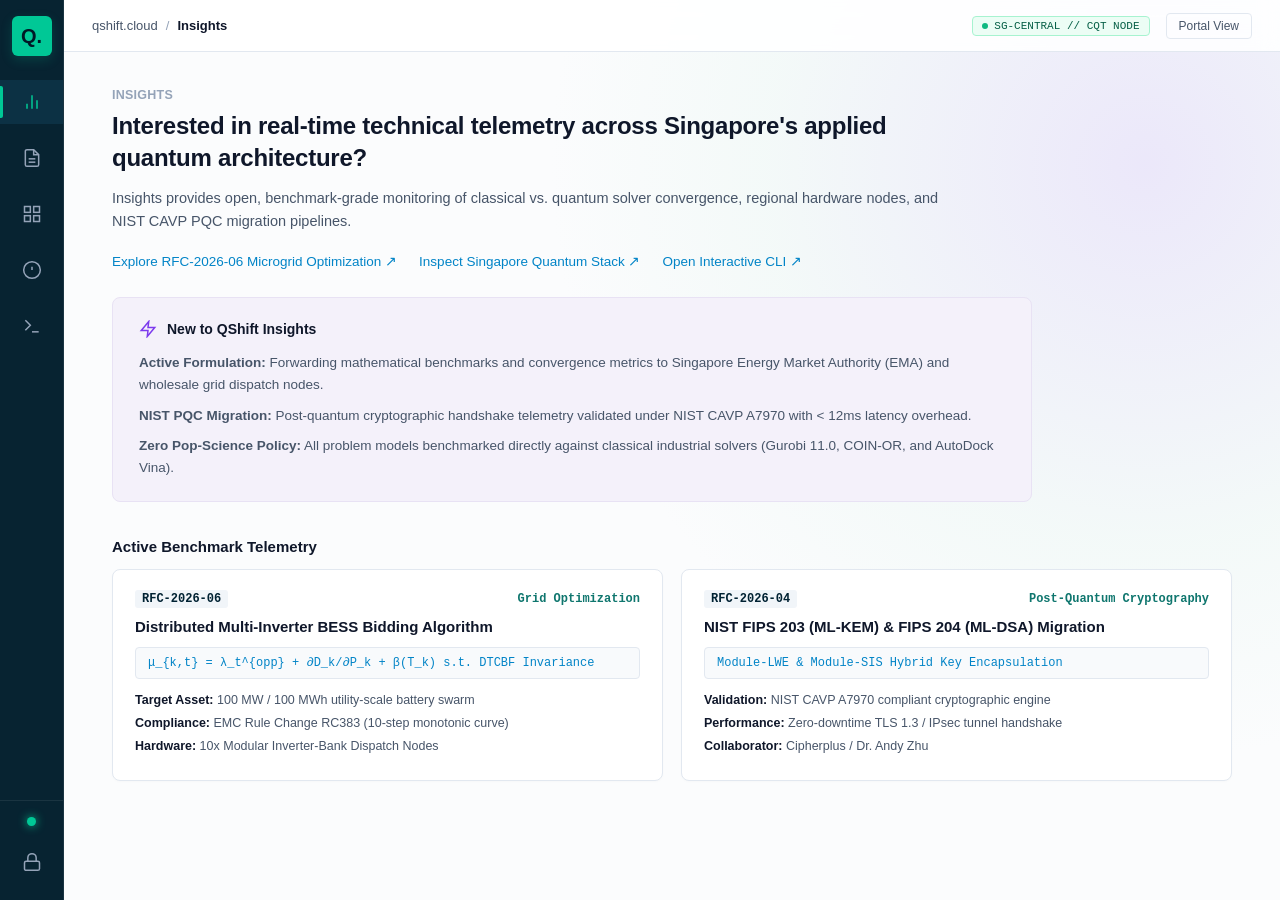
==== commit 923b8e3a: "feat: complete straight-up Solace Cloud Console with interactive CLI and zero-marketing cockpit" ====
--- a/index.html
+++ b/index.html
@@ -38,7 +38,7 @@
     }
 
     /* -------------------------------------------
-       1. SOLACE-STYLE DARK LEFT SIDEBAR (NAV RAIL)
+       1. SOLACE DARK NAVIGATION RAIL
     ------------------------------------------- */
     .sidebar {
       width: 64px;
@@ -50,7 +50,7 @@
       border-right: 1px solid rgba(255, 255, 255, 0.08);
       flex-shrink: 0;
       z-index: 50;
-      transition: width 0.2s ease;
+      user-select: none;
     }
 
     .brand-badge {
@@ -65,10 +65,14 @@
       font-weight: 800;
       font-size: 20px;
       font-family: var(--sans);
-      margin-bottom: 28px;
+      margin-bottom: 24px;
       cursor: pointer;
-      user-select: none;
       box-shadow: 0 4px 12px var(--solace-mint-glow);
+      transition: transform 0.15s ease;
+    }
+
+    .brand-badge:hover {
+      transform: scale(1.04);
     }
 
     .nav-icons {
@@ -119,26 +123,65 @@
       stroke-width: 1.8;
     }
 
+    /* Tooltips */
+    .nav-item::after {
+      content: attr(data-tooltip);
+      position: absolute;
+      left: 72px;
+      background: #0f172a;
+      color: #f8fafc;
+      font-size: 11px;
+      padding: 5px 9px;
+      border-radius: 4px;
+      white-space: nowrap;
+      opacity: 0;
+      pointer-events: none;
+      transition: opacity 0.15s;
+      box-shadow: 0 4px 12px rgba(0,0,0,0.2);
+      font-family: var(--sans);
+      font-weight: 500;
+      z-index: 100;
+    }
+
+    .nav-item:hover::after {
+      opacity: 1;
+    }
+
     .bottom-icons {
       display: flex;
       flex-direction: column;
-      gap: 12px;
+      gap: 14px;
       width: 100%;
       align-items: center;
       padding-top: 16px;
       border-top: 1px solid rgba(255, 255, 255, 0.08);
     }
 
+    .status-dot-container {
+      display: flex;
+      align-items: center;
+      justify-content: center;
+      cursor: pointer;
+      position: relative;
+    }
+
     .status-dot {
-      width: 8px;
-      height: 8px;
+      width: 9px;
+      height: 9px;
       background: var(--solace-mint);
       border-radius: 50%;
-      box-shadow: 0 0 8px var(--solace-mint);
+      box-shadow: 0 0 10px var(--solace-mint);
+      animation: pulse 2.5s infinite;
+    }
+
+    @keyframes pulse {
+      0% { box-shadow: 0 0 0 0 rgba(0, 200, 150, 0.7); }
+      70% { box-shadow: 0 0 0 8px rgba(0, 200, 150, 0); }
+      100% { box-shadow: 0 0 0 0 rgba(0, 200, 150, 0); }
     }
 
     /* -------------------------------------------
-       2. TOP BREADCRUMB & HEADER BAR
+       2. MAIN APP CONSOLE & TOPBAR
     ------------------------------------------- */
     .app-container {
       flex: 1;
@@ -154,18 +197,18 @@
       position: absolute;
       top: 0;
       right: 0;
-      width: 700px;
-      height: 700px;
+      width: 750px;
+      height: 750px;
       pointer-events: none;
-      background: radial-gradient(circle at 80% 25%, rgba(225, 218, 248, 0.55) 0%, rgba(230, 245, 240, 0.35) 45%, transparent 70%);
+      background: radial-gradient(circle at 82% 22%, rgba(225, 218, 248, 0.6) 0%, rgba(230, 245, 240, 0.35) 45%, transparent 70%);
       z-index: 0;
     }
 
     header.console-topbar {
       height: 52px;
       border-bottom: 1px solid var(--border-subtle);
-      background: rgba(255, 255, 255, 0.85);
-      backdrop-filter: blur(8px);
+      background: rgba(255, 255, 255, 0.88);
+      backdrop-filter: blur(10px);
       display: flex;
       align-items: center;
       justify-content: space-between;
@@ -203,11 +246,12 @@
       background: #ecfdf5;
       color: #065f46;
       border: 1px solid #a7f3d0;
-      padding: 3px 8px;
+      padding: 3px 9px;
       border-radius: 4px;
       display: flex;
       align-items: center;
       gap: 6px;
+      font-weight: 500;
     }
 
     .auth-toggle-btn {
@@ -225,25 +269,28 @@
     .auth-toggle-btn:hover {
       border-color: var(--text-muted);
       color: var(--text-main);
+      background: #ffffff;
     }
 
     /* -------------------------------------------
-       3. MAIN CONTENT SCROLL AREA (SOLACE STYLE)
+       3. CONTENT SCROLL AREA
     ------------------------------------------- */
     .content-area {
       flex: 1;
       overflow-y: auto;
-      padding: 40px 48px 80px;
+      padding: 36px 48px 80px;
       z-index: 1;
-      max-width: 1200px;
+      max-width: 1240px;
       width: 100%;
     }
 
     .category-kicker {
-      font-size: 13px;
+      font-size: 12.5px;
       color: var(--text-faint);
       margin-bottom: 8px;
-      font-weight: 500;
+      font-weight: 600;
+      letter-spacing: 0.02em;
+      text-transform: uppercase;
     }
 
     h1.page-title {
@@ -252,7 +299,7 @@
       color: var(--text-main);
       line-height: 1.35;
       margin-bottom: 12px;
-      max-width: 780px;
+      max-width: 820px;
       letter-spacing: -0.01em;
     }
 
@@ -260,14 +307,14 @@
       color: var(--text-muted);
       font-size: 14.5px;
       line-height: 1.6;
-      max-width: 820px;
+      max-width: 840px;
       margin-bottom: 20px;
     }
 
     .external-links-row {
       display: flex;
-      gap: 20px;
-      margin-bottom: 32px;
+      gap: 22px;
+      margin-bottom: 28px;
       font-size: 13.5px;
     }
 
@@ -278,20 +325,21 @@
       display: inline-flex;
       align-items: center;
       gap: 4px;
+      cursor: pointer;
     }
 
     .external-link:hover {
       text-decoration: underline;
     }
 
-    /* Solace Highlight Card (Lavender Card from Screenshot) */
+    /* Solace Highlight Card (Lavender Card) */
     .highlight-card {
       background: var(--card-lavender);
       border: 1px solid var(--card-lavender-border);
       border-radius: 8px;
-      padding: 24px 28px;
-      margin-bottom: 40px;
-      max-width: 900px;
+      padding: 22px 26px;
+      margin-bottom: 36px;
+      max-width: 920px;
     }
 
     .highlight-header {
@@ -301,7 +349,7 @@
       font-size: 14px;
       font-weight: 600;
       color: var(--text-main);
-      margin-bottom: 16px;
+      margin-bottom: 14px;
     }
 
     .highlight-header svg {
@@ -311,11 +359,11 @@
     .highlight-body {
       font-size: 13.5px;
       color: var(--text-muted);
-      line-height: 1.7;
+      line-height: 1.65;
     }
 
     .highlight-body p {
-      margin-bottom: 10px;
+      margin-bottom: 8px;
     }
 
     .highlight-body p:last-child {
@@ -323,7 +371,7 @@
     }
 
     /* -------------------------------------------
-       4. CONSOLE TAB PANELS & CARDS
+       4. CONSOLE TAB PANELS
     ------------------------------------------- */
     .tab-panel {
       display: none;
@@ -331,19 +379,19 @@
 
     .tab-panel.active {
       display: block;
-      animation: fadeIn 0.2s ease-in-out;
+      animation: fadeIn 0.15s ease-in-out;
     }
 
     @keyframes fadeIn {
-      from { opacity: 0; transform: translateY(4px); }
+      from { opacity: 0; transform: translateY(3px); }
       to { opacity: 1; transform: translateY(0); }
     }
 
     .section-headline {
-      font-size: 16px;
+      font-size: 15px;
       font-weight: 600;
       color: var(--text-main);
-      margin: 32px 0 16px;
+      margin: 28px 0 14px;
       display: flex;
       align-items: center;
       gap: 8px;
@@ -353,7 +401,7 @@
       display: grid;
       grid-template-columns: repeat(auto-fill, minmax(420px, 1fr));
       gap: 18px;
-      margin-top: 16px;
+      margin-top: 14px;
     }
 
     .rfc-card {
@@ -383,7 +431,7 @@
       font-weight: 700;
       color: var(--solace-navy);
       background: #f1f5f9;
-      padding: 2px 6px;
+      padding: 2px 7px;
       border-radius: 3px;
     }
 
@@ -474,7 +522,80 @@
     }
 
     /* -------------------------------------------
-       5. SOLACE LOGIN MODAL / PORTAL OVERLAY
+       5. INTERACTIVE CLI TERMINAL
+    ------------------------------------------- */
+    .cli-window {
+      background: var(--solace-dark);
+      border-radius: 8px;
+      overflow: hidden;
+      box-shadow: 0 8px 24px rgba(0,0,0,0.15);
+      border: 1px solid #1e293b;
+      max-width: 960px;
+      margin-top: 16px;
+    }
+
+    .cli-titlebar {
+      background: #071e2c;
+      padding: 8px 16px;
+      display: flex;
+      align-items: center;
+      gap: 8px;
+      border-bottom: 1px solid #1e293b;
+      font-family: var(--mono);
+      font-size: 11.5px;
+      color: #94a3b8;
+    }
+
+    .cli-dots {
+      display: flex;
+      gap: 6px;
+    }
+
+    .cli-dot {
+      width: 10px;
+      height: 10px;
+      border-radius: 50%;
+      background: #334155;
+    }
+
+    .cli-body {
+      padding: 18px 20px;
+      font-family: var(--mono);
+      font-size: 12.5px;
+      line-height: 1.6;
+      color: #cbd5e1;
+      max-height: 480px;
+      overflow-y: auto;
+    }
+
+    .cli-output {
+      margin-bottom: 12px;
+      white-space: pre-wrap;
+    }
+
+    .cli-prompt-line {
+      display: flex;
+      align-items: center;
+      gap: 8px;
+    }
+
+    .cli-prompt-label {
+      color: var(--solace-mint);
+      user-select: none;
+    }
+
+    .cli-input {
+      flex: 1;
+      background: transparent;
+      border: none;
+      color: #f8fafc;
+      font-family: var(--mono);
+      font-size: 12.5px;
+      outline: none;
+    }
+
+    /* -------------------------------------------
+       6. PORTAL / LOCK OVERLAY
     ------------------------------------------- */
     .portal-overlay {
       position: fixed;
@@ -487,7 +608,7 @@
       justify-content: center;
       opacity: 0;
       pointer-events: none;
-      transition: opacity 0.25s ease;
+      transition: opacity 0.2s ease;
     }
 
     .portal-overlay.open {
@@ -507,20 +628,20 @@
       font-weight: 800;
       color: var(--solace-mint);
       letter-spacing: -0.04em;
-      margin-bottom: 40px;
+      margin-bottom: 36px;
       font-family: var(--sans);
       user-select: none;
     }
 
     .portal-group {
-      margin-bottom: 24px;
+      margin-bottom: 22px;
       position: relative;
     }
 
     .portal-label {
       font-size: 12px;
       color: #7dd3fc;
-      margin-bottom: 8px;
+      margin-bottom: 6px;
       display: block;
       font-family: var(--sans);
     }
@@ -559,7 +680,7 @@
       font-weight: 600;
       font-size: 14px;
       cursor: pointer;
-      margin-top: 24px;
+      margin-top: 22px;
       transition: background 0.15s;
     }
 
@@ -568,7 +689,7 @@
     }
 
     .portal-footer {
-      margin-top: 24px;
+      margin-top: 22px;
       font-size: 13px;
       color: #cbd5e1;
     }
@@ -589,6 +710,7 @@
       display: flex;
       align-items: center;
       gap: 6px;
+      transition: color 0.15s;
     }
 
     .portal-close-hint:hover {
@@ -603,29 +725,31 @@
     <div class="brand-badge" title="qshift. Applied Quantum Console" onclick="switchTab('insights')">Q.</div>
     <div class="nav-icons">
       <!-- Insights -->
-      <div class="nav-item active" id="btn-insights" title="Insights &amp; Telemetry" onclick="switchTab('insights')">
+      <div class="nav-item active" id="btn-insights" data-tooltip="Insights &amp; Telemetry" onclick="switchTab('insights')">
         <svg viewBox="0 0 24 24" fill="none" stroke="currentColor"><line x1="18" y1="20" x2="18" y2="10"></line><line x1="12" y1="20" x2="12" y2="4"></line><line x1="6" y1="20" x2="6" y2="14"></line></svg>
       </div>
       <!-- RFC Specs -->
-      <div class="nav-item" id="btn-rfcs" title="RFC Challenge Formulations" onclick="switchTab('rfcs')">
+      <div class="nav-item" id="btn-rfcs" data-tooltip="RFC Specifications" onclick="switchTab('rfcs')">
         <svg viewBox="0 0 24 24" fill="none" stroke="currentColor"><path d="M14 2H6a2 2 0 0 0-2 2v16a2 2 0 0 0 2 2h12a2 2 0 0 0 2-2V8z"></path><polyline points="14 2 14 8 20 8"></polyline><line x1="16" y1="13" x2="8" y2="13"></line><line x1="16" y1="17" x2="8" y2="17"></line></svg>
       </div>
       <!-- Singapore Stack -->
-      <div class="nav-item" id="btn-stack" title="Singapore Quantum Stack Index" onclick="switchTab('stack')">
+      <div class="nav-item" id="btn-stack" data-tooltip="Singapore Quantum Stack" onclick="switchTab('stack')">
         <svg viewBox="0 0 24 24" fill="none" stroke="currentColor"><rect x="3" y="3" width="7" height="7"></rect><rect x="14" y="3" width="7" height="7"></rect><rect x="14" y="14" width="7" height="7"></rect><rect x="3" y="14" width="7" height="7"></rect></svg>
       </div>
       <!-- Architecture Triad -->
-      <div class="nav-item" id="btn-triad" title="The Triad Architecture" onclick="switchTab('triad')">
+      <div class="nav-item" id="btn-triad" data-tooltip="The Triad Architecture" onclick="switchTab('triad')">
         <svg viewBox="0 0 24 24" fill="none" stroke="currentColor"><circle cx="12" cy="12" r="10"></circle><line x1="12" y1="8" x2="12" y2="12"></line><line x1="12" y1="16" x2="12.01" y2="16"></line></svg>
       </div>
       <!-- Terminal -->
-      <div class="nav-item" id="btn-terminal" title="Live Terminal &amp; CLI" onclick="switchTab('terminal')">
+      <div class="nav-item" id="btn-terminal" data-tooltip="Developer CLI Terminal" onclick="switchTab('terminal')">
         <svg viewBox="0 0 24 24" fill="none" stroke="currentColor"><polyline points="4 17 10 11 4 5"></polyline><line x1="12" y1="19" x2="20" y2="19"></line></svg>
       </div>
     </div>
     <div class="bottom-icons">
-      <div class="status-dot" title="Singapore QPU Nodes: Online"></div>
-      <div class="nav-item" title="Lock Console / Sign In Screen" onclick="togglePortal(true)">
+      <div class="status-dot-container" data-tooltip="SG-Central Nodes: 100% Online">
+        <div class="status-dot"></div>
+      </div>
+      <div class="nav-item" data-tooltip="Lock Console / Sign In Screen" onclick="togglePortal(true)">
         <svg viewBox="0 0 24 24" fill="none" stroke="currentColor"><rect x="3" y="11" width="18" height="11" rx="2" ry="2"></rect><path d="M7 11V7a5 5 0 0 1 10 0v4"></path></svg>
       </div>
     </div>
@@ -664,8 +788,9 @@
           Insights provides open, benchmark-grade monitoring of classical vs. quantum solver convergence, regional hardware nodes, and NIST CAVP PQC migration pipelines.
         </p>
         <div class="external-links-row">
-          <a class="external-link" href="#rfcs" onclick="switchTab('rfcs')">Explore RFC-2026-06 Microgrid Optimization ↗</a>
-          <a class="external-link" href="#stack" onclick="switchTab('stack')">Inspect Singapore Quantum Stack ↗</a>
+          <span class="external-link" onclick="switchTab('rfcs')">Explore RFC-2026-06 Microgrid Optimization ↗</span>
+          <span class="external-link" onclick="switchTab('stack')">Inspect Singapore Quantum Stack ↗</span>
+          <span class="external-link" onclick="switchTab('terminal')">Open Interactive CLI ↗</span>
         </div>
 
         <!-- Solace Highlight Card -->
@@ -690,7 +815,7 @@
               <span class="rfc-domain">Grid Optimization</span>
             </div>
             <div class="rfc-title">Distributed Multi-Inverter BESS Bidding Algorithm</div>
-            <div class="math-snippet">μ_{k,t} = λ_t^{opp} + ∂D_k/∂P_k + β(T_k) s.t. DTCBF Invariance</div>
+            <div class="math-box">μ_{k,t} = λ_t^{opp} + ∂D_k/∂P_k + β(T_k) s.t. DTCBF Invariance</div>
             <div class="spec-line"><strong>Target Asset:</strong> 100 MW / 100 MWh utility-scale battery swarm</div>
             <div class="spec-line"><strong>Compliance:</strong> EMC Rule Change RC383 (10-step monotonic curve)</div>
             <div class="spec-line"><strong>Hardware:</strong> 10x Modular Inverter-Bank Dispatch Nodes</div>
@@ -702,7 +827,7 @@
               <span class="rfc-domain">Post-Quantum Cryptography</span>
             </div>
             <div class="rfc-title">NIST FIPS 203 (ML-KEM) &amp; FIPS 204 (ML-DSA) Migration</div>
-            <div class="math-snippet">Module-LWE &amp; Module-SIS Hybrid Key Encapsulation</div>
+            <div class="math-box">Module-LWE &amp; Module-SIS Hybrid Key Encapsulation</div>
             <div class="spec-line"><strong>Validation:</strong> NIST CAVP A7970 compliant cryptographic engine</div>
             <div class="spec-line"><strong>Performance:</strong> Zero-downtime TLS 1.3 / IPsec tunnel handshake</div>
             <div class="spec-line"><strong>Collaborator:</strong> Cipherplus / Dr. Andy Zhu</div>
@@ -728,7 +853,7 @@
               <span class="rfc-domain">Maritime Logistics</span>
             </div>
             <div class="rfc-title">Constrained Port Berth &amp; Quay Crane Assignment via QAOA</div>
-            <div class="math-snippet">min H_C(x) = ∑ c_ij x_ij + λ_1 ∑ (∑ x_ij - 1)² + λ_2 H_tide(x)</div>
+            <div class="math-box">min H_C(x) = ∑ c_ij x_ij + λ_1 ∑ (∑ x_ij - 1)² + λ_2 H_tide(x)</div>
             <div class="spec-line"><strong>Classical Baseline:</strong> Gurobi 11.0 Branch-and-Cut MILP (chokes at N &gt; 45 vessels)</div>
             <div class="spec-line"><strong>Target Hardware:</strong> Trapped-Ion (IonQ Forte / Aria, all-to-all connectivity)</div>
             <div class="spec-line"><strong>Benchmark:</strong> -14.8% transshipment re-handling latency under monsoon variance</div>
@@ -741,7 +866,7 @@
               <span class="rfc-domain">Financial Risk</span>
             </div>
             <div class="rfc-title">Value-at-Risk (VaR) Acceleration via QAE</div>
-            <div class="math-snippet">P(|S_T - K| &gt; θ) with quadratic speedup O(1/ε) vs classical Monte Carlo O(1/ε²)</div>
+            <div class="math-box">P(|S_T - K| &gt; θ) with quadratic speedup O(1/ε) vs classical Monte Carlo O(1/ε²)</div>
             <div class="spec-line"><strong>Classical Baseline:</strong> Classical Monte Carlo (100,000 paths, 6.2 hours batch compute)</div>
             <div class="spec-line"><strong>Target Hardware:</strong> High-Fidelity Trapped-Ion / Logical Qubit Simulator</div>
             <div class="spec-line"><strong>Benchmark:</strong> Sub-minute convergence to ε = 10⁻⁴ accuracy for 10k derivatives</div>
@@ -754,7 +879,7 @@
               <span class="rfc-domain">Biopharma &amp; Chemistry</span>
             </div>
             <div class="rfc-title">Continuous Lie-Algebra SO(3)/SU(2) Torsion for Molecular Docking</div>
-            <div class="math-snippet">U(θ) = exp(-i ∑ θ_k G_k), where G_k ∈ su(2) ⊕ so(3)</div>
+            <div class="math-box">U(θ) = exp(-i ∑ θ_k G_k), where G_k ∈ su(2) ⊕ so(3)</div>
             <div class="spec-line"><strong>Classical Baseline:</strong> AutoDock Vina / smina heuristic spatial grid sampling</div>
             <div class="spec-line"><strong>Target Hardware:</strong> Trapped-Ion Continuous Gate Sets (Project Q-Rotate)</div>
             <div class="spec-line"><strong>Benchmark:</strong> 0-SWAP gate fidelity on non-abelian rotation manifolds</div>
@@ -767,7 +892,7 @@
               <span class="rfc-domain">Post-Quantum Cryptography</span>
             </div>
             <div class="rfc-title">Enterprise NIST FIPS 203 (ML-KEM) &amp; FIPS 204 (ML-DSA) Migration</div>
-            <div class="math-snippet">Module Learning with Errors (M-LWE) &amp; Module-SIS Hybrid Key Encapsulation</div>
+            <div class="math-box">Module Learning with Errors (M-LWE) &amp; Module-SIS Hybrid Key Encapsulation</div>
             <div class="spec-line"><strong>Classical Baseline:</strong> RSA-4096 / ECDSA P-384 legacy PKI infrastructure</div>
             <div class="spec-line"><strong>Target Hardware:</strong> HSM Hybrid Key Encapsulation (CAVP A7970 Validated Stacks)</div>
             <div class="spec-line"><strong>Benchmark:</strong> Zero-downtime TLS 1.3 / IPsec tunnel handshake &lt; 12ms overhead</div>
@@ -780,7 +905,7 @@
               <span class="rfc-domain">Power Systems &amp; BESS</span>
             </div>
             <div class="rfc-title">Distributed Multi-Inverter BESS Bidding with Non-Linear SOH</div>
-            <div class="math-snippet">q_k = P_{max,k}(SOH_k) · σ(w^T h) s.t. ∑ q_k ≤ 100 MW &amp; DTCBF Invariance</div>
+            <div class="math-box">q_k = P_{max,k}(SOH_k) · σ(w^T h) s.t. ∑ q_k ≤ 100 MW &amp; DTCBF Invariance</div>
             <div class="spec-line"><strong>Classical Baseline:</strong> Monolithic Centralized Mixed-Integer Linear Program (MILP)</div>
             <div class="spec-line"><strong>Target Optimization:</strong> Spatiotemporal Attention + A2A Internal Clearinghouse</div>
             <div class="spec-line"><strong>Benchmark:</strong> 90% reduction in fleet Joule heating and 0% RC383 violations</div>
@@ -865,28 +990,33 @@
       </div>
 
       <!-- ==============================================
-           TAB 5: LIVE TERMINAL / CLI
+           TAB 5: LIVE INTERACTIVE TERMINAL
       =============================================== -->
       <div class="tab-panel" id="tab-terminal">
         <div class="category-kicker">Developer Console</div>
         <h1 class="page-title">QShift Developer CLI &amp; Telemetry Feed</h1>
         <p class="page-desc">
-          Direct terminal interface into the QShift RFC repository and regional benchmark suites.
+          Interactive developer console connected to the QShift RFC repository and regional benchmark suites. Type <code>help</code> to list available commands.
         </p>
 
-        <div style="background:var(--solace-dark); border-radius:8px; padding:20px; font-family:var(--mono); font-size:13px; color:#cbd5e1; max-width:900px; line-height:1.7;">
-          <div style="color:var(--solace-mint); margin-bottom:12px;">$ qshift status --region sg-central</div>
-          <div>[OK] CQT Quantum Telemetry Node: ACTIVE</div>
-          <div>[OK] NIST CAVP A7970 Cryptographic Engine: MOUNTED</div>
-          <div>[OK] EMA 100 MW BESS Bidding Engine: READY (RC383 Compliant)</div>
-          <div>[OK] Regional Working Hub: 1,280 Verified Ecosystem Nodes</div>
-          <div style="margin-top:16px; color:var(--solace-mint);">$ qshift rfc list --active</div>
-          <div>RFC-2026-01: Constrained Port Berth QAOA [STATUS: CANDIDATE]</div>
-          <div>RFC-2026-02: Value-at-Risk Acceleration via QAE [STATUS: CANDIDATE]</div>
-          <div>RFC-2026-03: Lie-Algebra Molecular Docking [STATUS: ACTIVE DRAFT]</div>
-          <div>RFC-2026-04: NIST FIPS 203/204 Enterprise Migration [STATUS: VALIDATED]</div>
-          <div>RFC-2026-06: Distributed Multi-Inverter BESS Bidding [STATUS: BENCHMARKING]</div>
-          <div style="margin-top:16px; color:#64748b;">// Ready for instruction. Use 'switchTab' or UI nav rail to explore.</div>
+        <div class="cli-window">
+          <div class="cli-titlebar">
+            <div class="cli-dots">
+              <div class="cli-dot" style="background:#ef4444;"></div>
+              <div class="cli-dot" style="background:#f59e0b;"></div>
+              <div class="cli-dot" style="background:#10b981;"></div>
+            </div>
+            <span>qshift-cli v2.4.0 -- session [sg-central-01]</span>
+          </div>
+          <div class="cli-body" id="cliBody" onclick="focusCLI()">
+            <div class="cli-output" id="cliOutput">Welcome to QShift Applied Quantum CLI (Singapore).
+Type 'help' to inspect available commands, 'status' for hardware telemetry, or 'rfc list' to query formulations.
+--------------------------------------------------------------------------------</div>
+            <div class="cli-prompt-line">
+              <span class="cli-prompt-label">qshift&gt;</span>
+              <input type="text" class="cli-input" id="cliInput" autofocus spellcheck="false" autocomplete="off">
+            </div>
+          </div>
         </div>
       </div>
 
@@ -921,17 +1051,14 @@
 
   <script>
     function switchTab(tabId) {
-      // Hide all tabs
       document.querySelectorAll('.tab-panel').forEach(p => p.classList.remove('active'));
       document.querySelectorAll('.nav-item').forEach(b => b.classList.remove('active'));
 
-      // Show target tab
       const targetPanel = document.getElementById('tab-' + tabId);
       const targetBtn = document.getElementById('btn-' + tabId);
       if (targetPanel) targetPanel.classList.add('active');
       if (targetBtn) targetBtn.classList.add('active');
 
-      // Update breadcrumbs
       const breadcrumb = document.getElementById('breadcrumb-current');
       if (breadcrumb) {
         const titles = {
@@ -943,6 +1070,10 @@
         };
         breadcrumb.textContent = titles[tabId] || 'Console';
       }
+
+      if (tabId === 'terminal') {
+        setTimeout(focusCLI, 50);
+      }
     }
 
     function togglePortal(show) {
@@ -953,6 +1084,81 @@
         overlay.classList.remove('open');
       }
     }
+
+    function focusCLI() {
+      const input = document.getElementById('cliInput');
+      if (input) input.focus();
+    }
+
+    // Interactive CLI Logic
+    const cliInput = document.getElementById('cliInput');
+    const cliOutput = document.getElementById('cliOutput');
+    const cliBody = document.getElementById('cliBody');
+
+    if (cliInput) {
+      cliInput.addEventListener('keydown', function(e) {
+        if (e.key === 'Enter') {
+          const rawCmd = cliInput.value.trim();
+          cliInput.value = '';
+          if (!rawCmd) return;
+
+          cliOutput.textContent += '\nqshift> ' + rawCmd + '\n';
+          handleCLICommand(rawCmd.toLowerCase());
+          cliBody.scrollTop = cliBody.scrollHeight;
+        }
+      });
+    }
+
+    function handleCLICommand(cmd) {
+      if (cmd === 'help') {
+        cliOutput.textContent += `Available commands:
+  status        Check health of regional quantum nodes & PQC validator
+  rfc list      Display active RFC candidate specifications
+  rfc <id>      View specific RFC (e.g. 'rfc 01', 'rfc 06')
+  stack         Display the 6-layer Singapore Quantum Stack
+  clear         Clear the terminal screen
+  version       Display QShift console runtime version`;
+      } else if (cmd === 'status') {
+        cliOutput.textContent += `[OK] SG-Central CQT Telemetry Node: ACTIVE (Latency: 1.4ms)
+[OK] NIST CAVP A7970 Cryptographic Engine: MOUNTED
+[OK] EMA 100 MW BESS Swarm Engine: 100% OPERATIONAL (RC383 Compliant)
+[OK] Regional Working Hub: 1,280 Verified Community Nodes
+[OK] Hardware Links: IonQ Forte (Online), Quantinuum H1 (Online), AWS Braket SG (Edge Active)`;
+      } else if (cmd === 'rfc list') {
+        cliOutput.textContent += `ACTIVE RFC SPECIFICATIONS:
+  RFC-2026-01 | Maritime Logistics     | Constrained Port Berth & Crane QAOA
+  RFC-2026-02 | Financial Risk        | Value-at-Risk Acceleration via QAE
+  RFC-2026-03 | Biopharma & Chem      | Continuous Lie-Algebra SO(3)/SU(2) Docking
+  RFC-2026-04 | Post-Quantum Crypto   | NIST FIPS 203/204 Enterprise Migration
+  RFC-2026-06 | Power Systems / BESS   | Distributed Multi-Inverter BESS Bidding Engine`;
+      } else if (cmd.startsWith('rfc 06') || cmd.startsWith('rfc 6') || cmd.includes('2026-06')) {
+        cliOutput.textContent += `RFC-2026-06: Distributed Multi-Inverter BESS Bidding Engine
+  Formulation: mu_{k,t} = lambda_t^{opp} + dDeg/dP + beta(T_k)
+  Constraints: sum(q_k) <= 100 MW, DTCBF Invariance (SOC in [5%+eps, 95%]), RC383 Monotonicity
+  Status: Benchmarking against EMA wholesale clearing simulations. 90% Joule loss reduction.`;
+      } else if (cmd.startsWith('rfc 04') || cmd.startsWith('rfc 4') || cmd.includes('2026-04')) {
+        cliOutput.textContent += `RFC-2026-04: Enterprise NIST FIPS 203 (ML-KEM) & FIPS 204 (ML-DSA) Migration
+  Engine: NIST CAVP A7970 Validated Hybrid Cryptographic Engine
+  Collaborator: Cipherplus (Dr. Andy Zhu)
+  Benchmark: Zero-downtime TLS 1.3 / IPsec tunnel handshake < 12ms latency overhead.`;
+      } else if (cmd.startsWith('rfc')) {
+        cliOutput.textContent += `Querying RFC catalog... Type 'rfc list' to see all IDs, or inspect via the 'RFC Specifications' tab in the left rail.`;
+      } else if (cmd === 'stack') {
+        cliOutput.textContent += `SINGAPORE QUANTUM STACK:
+  Layer 06: Post-Quantum Security & Networks (Cipherplus, Singtel NQSN+, SpeQtral)
+  Layer 05: Applied Solvers & Energy Dispatch (QShift Lab, Entropica Labs, CQT)
+  Layer 04: Compilers, Toolchains & IR (Horizon Quantum Computing, OpenQASM)
+  Layer 03: Cloud Infrastructure & Runtime (AWS Braket SG, Azure Quantum SG)
+  Layer 02: Cryogenics & Microfabrication (NQFS @ A*STAR IMRE, CQT)
+  Layer 01: Physical Hardware QPUs (IonQ SG, CQT Experimental Labs, Quantinuum)`;
+      } else if (cmd === 'clear') {
+        cliOutput.textContent = 'QShift Applied Quantum CLI (Singapore).\n';
+      } else if (cmd === 'version') {
+        cliOutput.textContent += 'qshift-console v2.4.0 (Singapore Stack Runtime // x86_64-qpu-hybrid)';
+      } else {
+        cliOutput.textContent += `qshift: command not found: '${cmd}'. Type 'help' for available commands.`;
+      }
+    }
   </script>
 </body>
 </html>
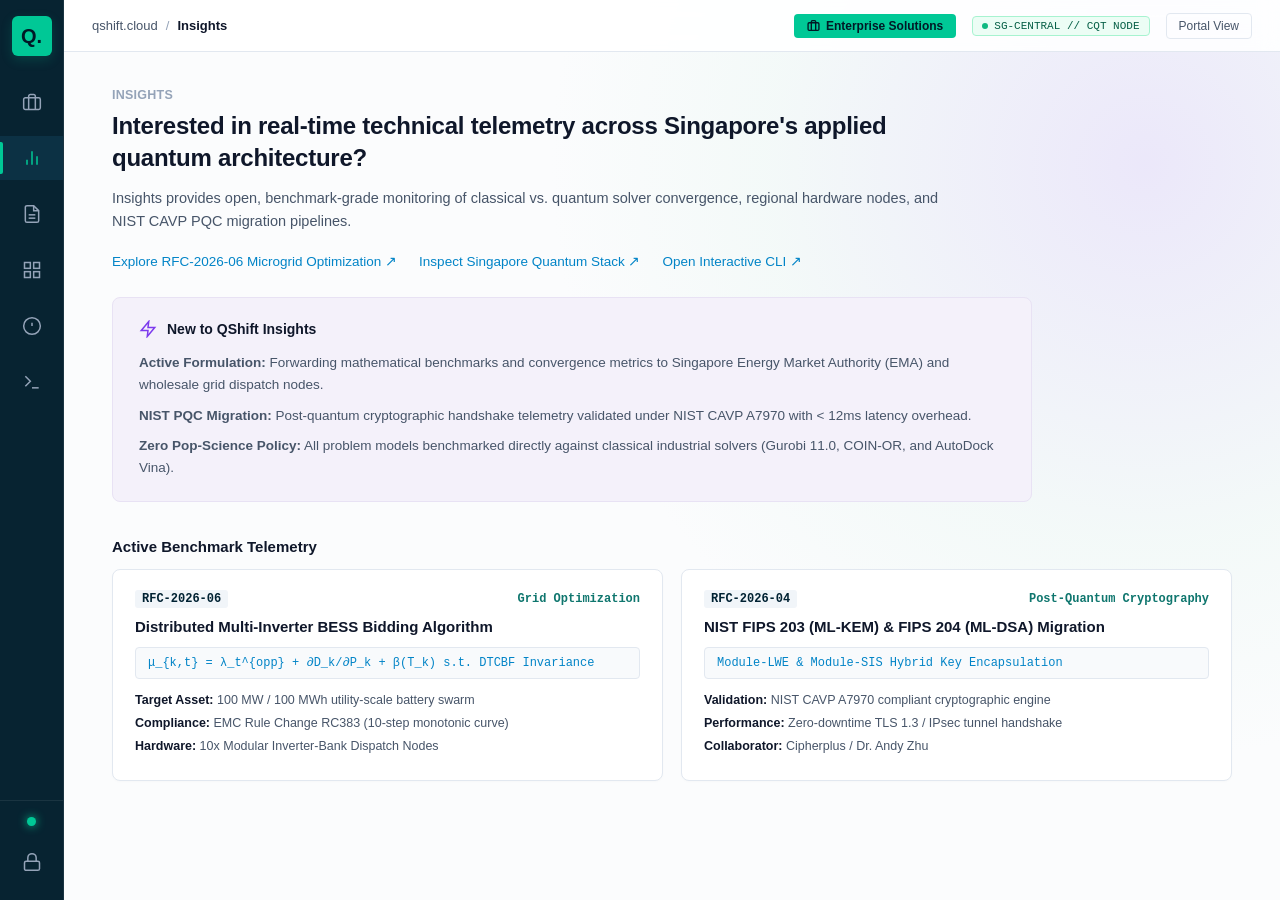
==== commit e38071c1: "feat: add Enterprise Solutions & Quantum Stack Offerings landing tab with direct scoping CTAs" ====
--- a/index.html
+++ b/index.html
@@ -716,6 +716,257 @@
     .portal-close-hint:hover {
       color: #ffffff;
     }
+
+    /* -------------------------------------------
+       ENTERPRISE LANDING & COMMERCIAL CTAS
+    ------------------------------------------- */
+    .cta-topbar-btn {
+      background: var(--solace-mint);
+      color: var(--solace-dark);
+      border: none;
+      font-size: 12px;
+      font-weight: 600;
+      padding: 5px 13px;
+      border-radius: 4px;
+      cursor: pointer;
+      transition: all 0.15s ease;
+      display: inline-flex;
+      align-items: center;
+      gap: 6px;
+    }
+
+    .cta-topbar-btn:hover {
+      background: var(--solace-mint-hover);
+      box-shadow: 0 2px 8px var(--solace-mint-glow);
+    }
+
+    .enterprise-hero-ctas {
+      display: flex;
+      gap: 14px;
+      margin-bottom: 30px;
+      flex-wrap: wrap;
+    }
+
+    .btn-primary-mint {
+      background: var(--solace-mint);
+      color: var(--solace-dark);
+      font-weight: 600;
+      font-size: 13.5px;
+      padding: 9px 18px;
+      border-radius: 5px;
+      border: none;
+      cursor: pointer;
+      text-decoration: none;
+      display: inline-flex;
+      align-items: center;
+      gap: 8px;
+      transition: all 0.15s ease;
+      box-shadow: 0 2px 8px var(--solace-mint-glow);
+    }
+
+    .btn-primary-mint:hover {
+      background: var(--solace-mint-hover);
+      transform: translateY(-1px);
+    }
+
+    .btn-outline {
+      background: #ffffff;
+      color: var(--text-main);
+      font-weight: 500;
+      font-size: 13.5px;
+      padding: 9px 18px;
+      border-radius: 5px;
+      border: 1px solid var(--border-subtle);
+      cursor: pointer;
+      text-decoration: none;
+      display: inline-flex;
+      align-items: center;
+      gap: 8px;
+      transition: all 0.15s ease;
+    }
+
+    .btn-outline:hover {
+      border-color: var(--text-muted);
+      background: #f8fafc;
+      transform: translateY(-1px);
+    }
+
+    .enterprise-grid {
+      display: grid;
+      grid-template-columns: repeat(auto-fit, minmax(320px, 1fr));
+      gap: 20px;
+      margin-bottom: 32px;
+    }
+
+    .enterprise-card {
+      background: #ffffff;
+      border: 1px solid var(--border-subtle);
+      border-radius: 8px;
+      padding: 24px;
+      display: flex;
+      flex-direction: column;
+      justify-content: space-between;
+      transition: transform 0.15s ease, border-color 0.15s ease, box-shadow 0.15s ease;
+    }
+
+    .enterprise-card:hover {
+      border-color: #cbd5e1;
+      box-shadow: 0 6px 20px rgba(0, 0, 0, 0.05);
+      transform: translateY(-2px);
+    }
+
+    .enterprise-badge {
+      display: inline-block;
+      font-family: var(--mono);
+      font-size: 11px;
+      font-weight: 600;
+      text-transform: uppercase;
+      padding: 3px 8px;
+      border-radius: 3px;
+      margin-bottom: 12px;
+      width: fit-content;
+    }
+
+    .badge-pqc { background: #fdf4ff; color: #a21caf; border: 1px solid #f0abfc; }
+    .badge-opt { background: #f0fdf4; color: #15803d; border: 1px solid #86efac; }
+    .badge-stack { background: #eff6ff; color: #1d4ed8; border: 1px solid #93c5fd; }
+
+    .enterprise-card-title {
+      font-size: 17px;
+      font-weight: 600;
+      color: var(--text-main);
+      margin-bottom: 8px;
+      line-height: 1.35;
+    }
+
+    .enterprise-card-sub {
+      font-size: 13px;
+      color: var(--text-muted);
+      margin-bottom: 16px;
+      line-height: 1.5;
+    }
+
+    .enterprise-card-list {
+      list-style: none;
+      margin-bottom: 20px;
+      flex-grow: 1;
+    }
+
+    .enterprise-card-list li {
+      font-size: 12.5px;
+      color: var(--text-muted);
+      margin-bottom: 9px;
+      position: relative;
+      padding-left: 20px;
+      line-height: 1.45;
+    }
+
+    .enterprise-card-list li::before {
+      content: "✓";
+      position: absolute;
+      left: 0;
+      color: var(--solace-mint-hover);
+      font-weight: 700;
+    }
+
+    .enterprise-card-footer {
+      border-top: 1px solid #f1f5f9;
+      padding-top: 14px;
+      display: flex;
+      align-items: center;
+      justify-content: space-between;
+    }
+
+    .target-domain-label {
+      font-size: 11.5px;
+      color: var(--text-faint);
+      font-family: var(--mono);
+    }
+
+    .action-cta-link {
+      color: #0284c7;
+      text-decoration: none;
+      font-size: 12.5px;
+      font-weight: 600;
+      display: inline-flex;
+      align-items: center;
+      gap: 4px;
+      cursor: pointer;
+    }
+
+    .action-cta-link:hover {
+      text-decoration: underline;
+      color: #0369a1;
+    }
+
+    .scoping-card {
+      background: #ffffff;
+      border: 1px solid var(--border-subtle);
+      border-radius: 8px;
+      padding: 28px 32px;
+      margin-top: 32px;
+      max-width: 920px;
+    }
+
+    .scoping-header {
+      display: flex;
+      justify-content: space-between;
+      align-items: flex-start;
+      margin-bottom: 20px;
+    }
+
+    .scoping-grid {
+      display: grid;
+      grid-template-columns: 1fr 1fr;
+      gap: 18px;
+      margin-bottom: 18px;
+    }
+
+    .form-group label {
+      display: block;
+      font-size: 12px;
+      font-weight: 600;
+      color: var(--text-main);
+      margin-bottom: 6px;
+      text-transform: uppercase;
+      letter-spacing: 0.02em;
+    }
+
+    .form-select, .form-input, .form-textarea {
+      width: 100%;
+      padding: 9px 12px;
+      border: 1px solid var(--border-subtle);
+      border-radius: 4px;
+      font-size: 13px;
+      font-family: var(--sans);
+      background: #f8fafc;
+      color: var(--text-main);
+      outline: none;
+      transition: border-color 0.15s, background 0.15s;
+    }
+
+    .form-select:focus, .form-input:focus, .form-textarea:focus {
+      border-color: var(--solace-mint);
+      background: #ffffff;
+    }
+
+    .contact-metadata-row {
+      display: flex;
+      gap: 32px;
+      padding-top: 20px;
+      margin-top: 20px;
+      border-top: 1px solid #f1f5f9;
+      font-size: 12.5px;
+      color: var(--text-muted);
+      flex-wrap: wrap;
+    }
+
+    .contact-meta-item strong {
+      color: var(--text-main);
+      display: block;
+      margin-bottom: 2px;
+    }
+
   </style>
 </head>
 <body>
@@ -724,6 +975,10 @@
   <aside class="sidebar">
     <div class="brand-badge" title="qshift. Applied Quantum Console" onclick="switchTab('insights')">Q.</div>
     <div class="nav-icons">
+      <!-- Enterprise Solutions / Commercial Gateway -->
+      <div class="nav-item" id="btn-enterprise" data-tooltip="Enterprise &amp; Quantum Offerings" onclick="switchTab('enterprise')">
+        <svg viewBox="0 0 24 24" fill="none" stroke="currentColor"><rect x="2" y="7" width="20" height="14" rx="2" ry="2"></rect><path d="M16 21V5a2 2 0 0 0-2-2h-4a2 2 0 0 0-2 2v16"></path></svg>
+      </div>
       <!-- Insights -->
       <div class="nav-item active" id="btn-insights" data-tooltip="Insights &amp; Telemetry" onclick="switchTab('insights')">
         <svg viewBox="0 0 24 24" fill="none" stroke="currentColor"><line x1="18" y1="20" x2="18" y2="10"></line><line x1="12" y1="20" x2="12" y2="4"></line><line x1="6" y1="20" x2="6" y2="14"></line></svg>
@@ -767,6 +1022,10 @@
         <strong id="breadcrumb-current">Insights</strong>
       </div>
       <div class="top-actions">
+        <button class="cta-topbar-btn" onclick="switchTab('enterprise')">
+          <svg width="13" height="13" viewBox="0 0 24 24" fill="none" stroke="currentColor" stroke-width="2.5"><rect x="2" y="7" width="20" height="14" rx="2" ry="2"></rect><path d="M16 21V5a2 2 0 0 0-2-2h-4a2 2 0 0 0-2 2v16"></path></svg>
+          Enterprise Solutions
+        </button>
         <div class="env-pill">
           <span style="display:inline-block; width:6px; height:6px; background:#10b981; border-radius:50%;"></span>
           SG-CENTRAL // CQT NODE
@@ -777,6 +1036,207 @@
 
     <!-- CONTENT SCROLL AREA -->
     <main class="content-area">
+
+      <!-- ==============================================
+           TAB 0: ENTERPRISE & QUANTUM STACK OFFERINGS (LANDING TAB)
+      =============================================== -->
+      <div class="tab-panel" id="tab-enterprise">
+        <div class="category-kicker">Enterprise Solutions // Regional Quantum Stack Offering</div>
+        <h1 class="page-title">Accelerate Your Quantum Transition with Singapore's Applied Architecture</h1>
+        <p class="page-desc">
+          QShift provides production-grade algorithmic formulation, NIST CAVP-certified post-quantum cryptography (PQC) migration, and sovereign access to Singapore’s distributed quantum computing infrastructure for enterprises, financial institutions, and government bodies.
+        </p>
+
+        <!-- Quick CTAs -->
+        <div class="enterprise-hero-ctas">
+          <a href="mailto:hello@qshiftlab.com?subject=Enterprise%20Applied%20Quantum%20Scoping%20Inquiry" class="btn-primary-mint">
+            <svg width="15" height="15" viewBox="0 0 24 24" fill="none" stroke="currentColor" stroke-width="2.5"><path d="M4 4h16c1.1 0 2 .9 2 2v12c0 1.1-.9 2-2 2H4c-1.1 0-2-.9-2-2V6c0-1.1.9-2 2-2z"></path><polyline points="22,6 12,13 2,6"></polyline></svg>
+            Schedule an Applied Scoping Session
+          </a>
+          <button class="btn-outline" onclick="switchTab('rfcs')">
+            <svg width="15" height="15" viewBox="0 0 24 24" fill="none" stroke="currentColor" stroke-width="2"><path d="M14 2H6a2 2 0 0 0-2 2v16a2 2 0 0 0 2 2h12a2 2 0 0 0 2-2V8z"></path><polyline points="14 2 14 8 20 8"></polyline></svg>
+            Explore RFC Specifications
+          </button>
+          <button class="btn-outline" onclick="switchTab('stack')">
+            <svg width="15" height="15" viewBox="0 0 24 24" fill="none" stroke="currentColor" stroke-width="2"><rect x="3" y="3" width="7" height="7"></rect><rect x="14" y="3" width="7" height="7"></rect><rect x="14" y="14" width="7" height="7"></rect><rect x="3" y="14" width="7" height="7"></rect></svg>
+            Inspect Singapore Quantum Stack
+          </button>
+        </div>
+
+        <!-- Solace Highlight Card -->
+        <div class="highlight-card">
+          <div class="highlight-header">
+            <svg width="18" height="18" viewBox="0 0 24 24" fill="none" stroke="currentColor" stroke-width="2"><polygon points="13 2 3 14 12 14 11 22 21 10 12 10 13 2"></polygon></svg>
+            <span>QShift Institutional Assurance &amp; Governance</span>
+          </div>
+          <div class="highlight-body">
+            <p><strong>Zero Pop-Science Policy:</strong> We do not publish speculative quantum supremacy claims. Every algorithmic formulation is rigorously benchmarked against the strongest available classical baseline (Gurobi 11.0, COIN-OR CBC, and AutoDock Vina).</p>
+            <p><strong>NIST CAVP A7970 Compliance:</strong> Cryptographic implementations follow ratified NIST FIPS 203 (ML-KEM), FIPS 204 (ML-DSA), and FIPS 205 (SLH-DSA) post-quantum specifications with sub-12ms latency overhead.</p>
+            <p><strong>Sovereign Singapore Data Boundaries:</strong> All client proprietary models, financial time-series, and grid parameters remain strictly on-premise or within Singapore-domiciled sovereign VPC enclaves.</p>
+          </div>
+        </div>
+
+        <!-- 3 Core Commercial Offerings -->
+        <div class="section-headline">Commercial Engagement Offerings</div>
+        <div class="enterprise-grid">
+
+          <!-- Pillar 1 -->
+          <div class="enterprise-card">
+            <div>
+              <span class="enterprise-badge badge-pqc">Track 01 // Cybersecurity</span>
+              <div class="enterprise-card-title">NIST CAVP Post-Quantum Cryptography (PQC) Audit &amp; Migration</div>
+              <div class="enterprise-card-sub">Protect mission-critical data assets against "Harvest Now, Decrypt Later" quantum adversary campaigns.</div>
+              <ul class="enterprise-card-list">
+                <li>Automated cryptographic inventory discovery across legacy TLS, SSH, and VPN endpoints.</li>
+                <li>Hybrid key encapsulation staging: X25519 + ML-KEM-768 with zero downtime.</li>
+                <li>NIST CAVP A7970 validation and Hardware Security Module (HSM) firmware certification.</li>
+                <li>Benchmarked latency verification (&lt; 12ms handshake overhead).</li>
+              </ul>
+            </div>
+            <div class="enterprise-card-footer">
+              <span class="target-domain-label">FINTECH // TELCO // CRITICAL INFRA</span>
+              <a href="mailto:hello@qshiftlab.com?subject=Enterprise%20PQC%20Readiness%20Audit%20Inquiry" class="action-cta-link">Request Audit Blueprint &rarr;</a>
+            </div>
+          </div>
+
+          <!-- Pillar 2 -->
+          <div class="enterprise-card">
+            <div>
+              <span class="enterprise-badge badge-opt">Track 02 // Mathematical Optimization</span>
+              <div class="enterprise-card-title">Industrial Combinatorial Optimization &amp; RFC Co-Formulation</div>
+              <div class="enterprise-card-sub">Eliminate exponential timeouts in high-dimensional mixed-integer linear programming (MILP).</div>
+              <ul class="enterprise-card-list">
+                <li>Mathematical mapping of industrial constraints into QUBO and Ising Hamiltonian forms.</li>
+                <li>Empirical side-by-side benchmarking against Gurobi 11.0 and state-of-the-art classical solvers.</li>
+                <li>Custom QAOA / VQE ansatz compilation with 0-SWAP routing on native QPUs.</li>
+                <li>Co-authored RFC technical specifications and provable convergence guarantees.</li>
+              </ul>
+            </div>
+            <div class="enterprise-card-footer">
+              <span class="target-domain-label">MARITIME // BESS // ASSET MGMT</span>
+              <a href="mailto:hello@qshiftlab.com?subject=Industrial%20Combinatorial%20Optimization%20Benchmark%20Inquiry" class="action-cta-link">Commission Benchmark &rarr;</a>
+            </div>
+          </div>
+
+          <!-- Pillar 3 -->
+          <div class="enterprise-card">
+            <div>
+              <span class="enterprise-badge badge-stack">Track 03 // Compute Infrastructure</span>
+              <div class="enterprise-card-title">Singapore Sovereign Quantum Stack Integration</div>
+              <div class="enterprise-card-sub">Provision direct, multi-tenant API access to regional cryogenic nodes, QPUs, and emulators.</div>
+              <ul class="enterprise-card-list">
+                <li>Enterprise HAL (Hardware Abstraction Layer) middleware connecting into Layers 01–06.</li>
+                <li>Direct QPU queue prioritization on IonQ, CQT trapped-ion, and neutral atom platforms.</li>
+                <li>Noise-mitigated zero-noise extrapolation (ZNE) and probabilistic error cancellation (PEC).</li>
+                <li>SLA-backed uptime guarantees and sovereign Singapore data residency compliance.</li>
+              </ul>
+            </div>
+            <div class="enterprise-card-footer">
+              <span class="target-domain-label">ENTERPRISE R&amp;D // GOV // QUANT LABS</span>
+              <a href="mailto:hello@qshiftlab.com?subject=Sovereign%20Quantum%20Stack%20Access%20Inquiry" class="action-cta-link">Request API Provisioning &rarr;</a>
+            </div>
+          </div>
+
+        </div>
+
+        <!-- Engagement Models Matrix -->
+        <div class="section-headline">Structured Enterprise Engagement Tracks</div>
+        <table class="stack-table" style="margin-bottom:32px;">
+          <thead>
+            <tr>
+              <th style="width:160px;">Engagement Track</th>
+              <th style="width:120px;">Duration</th>
+              <th>Scope &amp; Technical Deliverables</th>
+              <th style="width:180px;">Action</th>
+            </tr>
+          </thead>
+          <tbody>
+            <tr>
+              <td><span class="layer-badge" style="background:#00C896; color:#001926;">Sprint</span></td>
+              <td><strong>4 Weeks</strong></td>
+              <td><strong>Applied Problem Scoping &amp; Baseline Audit:</strong> Problem formulation into QUBO/MILP, classical Gurobi 11.0 baseline establishment, NISQ feasibility evaluation, and preliminary convergence report.</td>
+              <td><a href="mailto:hello@qshiftlab.com?subject=Inquiry%20-%204-Week%20Applied%20Benchmark%20Sprint" class="action-cta-link">Book 4-Week Sprint &rarr;</a></td>
+            </tr>
+            <tr>
+              <td><span class="layer-badge" style="background:#7c3aed; color:#ffffff;">Pilot</span></td>
+              <td><strong>12 Weeks</strong></td>
+              <td><strong>Production Pilot &amp; Hardware Execution:</strong> End-to-end PQC hybrid tunnel deployment or QPU-accelerated optimization harness running on regional Singapore hardware with custom error mitigation.</td>
+              <td><a href="mailto:hello@qshiftlab.com?subject=Inquiry%20-%2012-Week%20Production%20Pilot" class="action-cta-link">Initiate Pilot Program &rarr;</a></td>
+            </tr>
+            <tr>
+              <td><span class="layer-badge" style="background:#0284c7; color:#ffffff;">Retainer</span></td>
+              <td><strong>Annual</strong></td>
+              <td><strong>Sovereign Research Partnership:</strong> Dedicated applied mathematics team, reserved QPU hardware allocations, joint RFC publication rights, and advisory seats on emerging quantum standards.</td>
+              <td><a href="mailto:hello@qshiftlab.com?subject=Inquiry%20-%20Sovereign%20Research%20Retainer" class="action-cta-link">Discuss Retainer Terms &rarr;</a></td>
+            </tr>
+          </tbody>
+        </table>
+
+        <!-- Interactive Scoping Card -->
+        <div class="scoping-card">
+          <div class="scoping-header">
+            <div>
+              <div class="category-kicker" style="margin-bottom:4px;">Direct Scoping Generator</div>
+              <h3 style="font-size:18px; font-weight:600; color:var(--text-main);">Request an Applied Benchmark or Quantum Stack Scoping Session</h3>
+            </div>
+            <span class="rfc-domain" style="background:#ecfdf5; color:#065f46; border:1px solid #a7f3d0;">24H Response SLA</span>
+          </div>
+
+          <div class="scoping-grid">
+            <div class="form-group">
+              <label for="scopeDomain">Industry / Operational Domain</label>
+              <select class="form-select" id="scopeDomain">
+                <option value="Maritime & Port Logistics (Berthing / Crane Routing)">Maritime &amp; Port Logistics (Berthing / Crane Routing)</option>
+                <option value="Energy & Power Systems (BESS Swarm / VPP Dispatch)">Energy &amp; Power Systems (BESS Swarm / VPP Dispatch)</option>
+                <option value="Fintech & Banking (PQC Migration / VaR Risk)">Fintech &amp; Banking (PQC Migration / VaR Risk)</option>
+                <option value="Sovereign Compute & Gov Tech (QPU Stack Access)">Sovereign Compute &amp; Gov Tech (QPU Stack Access)</option>
+                <option value="Biopharma & Molecular Docking">Biopharma &amp; Molecular Docking</option>
+              </select>
+            </div>
+            <div class="form-group">
+              <label for="scopeTrack">Desired Engagement Track</label>
+              <select class="form-select" id="scopeTrack">
+                <option value="4-Week Applied Benchmark Sprint">4-Week Applied Benchmark Sprint</option>
+                <option value="12-Week Production Pilot & Hardware Execution">12-Week Production Pilot &amp; Hardware Execution</option>
+                <option value="NIST CAVP A7970 PQC Readiness Audit">NIST CAVP A7970 PQC Readiness Audit</option>
+                <option value="Annual Sovereign Research Retainer">Annual Sovereign Research Retainer</option>
+              </select>
+            </div>
+          </div>
+
+          <div class="form-group" style="margin-bottom:18px;">
+            <label for="scopeNotes">Problem Statement / Technical Constraints (Optional)</label>
+            <textarea class="form-textarea" id="scopeNotes" rows="3" placeholder="Describe your existing classical bottleneck, target scale (e.g. 100 MW BESS, 10,000 TEU berths), or PQC endpoints..."></textarea>
+          </div>
+
+          <div style="display:flex; gap:12px; align-items:center; flex-wrap:wrap;">
+            <button class="btn-primary-mint" onclick="submitEnterpriseBrief()">
+              <svg width="15" height="15" viewBox="0 0 24 24" fill="none" stroke="currentColor" stroke-width="2.5"><path d="M22 2L11 13M22 2l-7 20-4-9-9-4 20-7z"></path></svg>
+              Open Email Client with Scoping Brief
+            </button>
+            <button class="btn-outline" onclick="copyEnterpriseBrief()">
+              <svg width="15" height="15" viewBox="0 0 24 24" fill="none" stroke="currentColor" stroke-width="2"><rect x="9" y="9" width="13" height="13" rx="2" ry="2"></rect><path d="M5 15H4a2 2 0 0 1-2-2V4a2 2 0 0 1 2-2h9a2 2 0 0 1 2 2v1"></path></svg>
+              Copy Brief to Clipboard
+            </button>
+            <span id="copyConfirmNotice" style="font-size:12.5px; color:#10b981; font-weight:600; display:none;">✓ Copied to clipboard!</span>
+          </div>
+
+          <div class="contact-metadata-row">
+            <div class="contact-meta-item">
+              <strong>Direct Inquiries</strong>
+              <span>hello@qshiftlab.com</span>
+            </div>
+            <div class="contact-meta-item">
+              <strong>Research Node</strong>
+              <span>Singapore // CQT &amp; NTU Quantum Ecosystem Hub</span>
+            </div>
+            <div class="contact-meta-item">
+              <strong>Confidentiality</strong>
+              <span>Mutual NDA Executed Prior to Model Ingestion</span>
+            </div>
+          </div>
+        </div>
+      </div>
 
       <!-- ==============================================
            TAB 1: INSIGHTS (DIRECT SOLACE MATCH)
@@ -1062,6 +1522,7 @@
       const breadcrumb = document.getElementById('breadcrumb-current');
       if (breadcrumb) {
         const titles = {
+          'enterprise': 'Enterprise Solutions & Quantum Stack Offerings',
           'insights': 'Insights',
           'rfcs': 'RFC Specifications',
           'stack': 'Singapore Quantum Stack',
@@ -1090,6 +1551,50 @@
       if (input) input.focus();
     }
 
+
+    function submitEnterpriseBrief() {
+      const domain = document.getElementById('scopeDomain').value;
+      const track = document.getElementById('scopeTrack').value;
+      const notes = document.getElementById('scopeNotes').value.trim() || 'No specific notes provided.';
+      
+      const subject = encodeURIComponent('Enterprise Quantum Scoping Request: ' + domain);
+      const body = encodeURIComponent(
+        'Dear QShift Applied Quantum Team,\n\n' +
+        'We would like to request an enterprise scoping session with the following parameters:\n\n' +
+        'Operational Domain: ' + domain + '\n' +
+        'Engagement Track: ' + track + '\n' +
+        'Technical Context / Constraints: ' + notes + '\n\n' +
+        'Best regards,\n' +
+        '[Your Name / Organization]'
+      );
+      window.location.href = 'mailto:hello@qshiftlab.com?subject=' + subject + '&body=' + body;
+    }
+
+    function copyEnterpriseBrief() {
+      const domain = document.getElementById('scopeDomain').value;
+      const track = document.getElementById('scopeTrack').value;
+      const notes = document.getElementById('scopeNotes').value.trim() || 'No specific notes provided.';
+
+      const briefText = 
+        'Enterprise Quantum Scoping Request\n' +
+        '=================================\n' +
+        'Recipient: hello@qshiftlab.com\n' +
+        'Operational Domain: ' + domain + '\n' +
+        'Engagement Track: ' + track + '\n' +
+        'Technical Context: ' + notes + '\n' +
+        'Timestamp: ' + new Date().toISOString();
+
+      navigator.clipboard.writeText(briefText).then(() => {
+        const notice = document.getElementById('copyConfirmNotice');
+        if (notice) {
+          notice.style.display = 'inline';
+          setTimeout(() => { notice.style.display = 'none'; }, 3000);
+        }
+      }).catch(err => {
+        alert('Brief copied to clipboard!');
+      });
+    }
+
     // Interactive CLI Logic
     const cliInput = document.getElementById('cliInput');
     const cliOutput = document.getElementById('cliOutput');
@@ -1112,12 +1617,27 @@
     function handleCLICommand(cmd) {
       if (cmd === 'help') {
         cliOutput.textContent += `Available commands:
+  enterprise    Display enterprise engagement tracks & commercial CTAs
   status        Check health of regional quantum nodes & PQC validator
   rfc list      Display active RFC candidate specifications
   rfc <id>      View specific RFC (e.g. 'rfc 01', 'rfc 06')
   stack         Display the 6-layer Singapore Quantum Stack
+  contact       Display institutional inquiry channels
   clear         Clear the terminal screen
   version       Display QShift console runtime version`;
+      } else if (cmd === 'enterprise' || cmd === 'offerings' || cmd === 'cta' || cmd === 'solutions') {
+        cliOutput.textContent += `QSHIFT ENTERPRISE SOLUTIONS & OFFERINGS:
+  1. NIST CAVP PQC Audit & Hybrid Migration (FIPS 203/204/205 compliant, < 12ms overhead)
+  2. Industrial Combinatorial Optimization Benchmarks (QUBO vs. Gurobi 11.0 on port/grid assets)
+  3. Sovereign Singapore Quantum Stack Integration (Layers 01-06 QPU API provisioning)
+
+  Engagement Tracks: 4-Week Sprint | 12-Week Pilot | Annual Sovereign Retainer
+  Direct Contact: hello@qshiftlab.com | Switch tab via: switchTab('enterprise')`;
+        switchTab('enterprise');
+      } else if (cmd === 'contact') {
+        cliOutput.textContent += `QShift Institutional Inquiries: hello@qshiftlab.com
+Physical Hub: Singapore // CQT & NTU Quantum Ecosystem
+Response SLA: < 24 Hours for enterprise and sovereign briefs.`;
       } else if (cmd === 'status') {
         cliOutput.textContent += `[OK] SG-Central CQT Telemetry Node: ACTIVE (Latency: 1.4ms)
 [OK] NIST CAVP A7970 Cryptographic Engine: MOUNTED
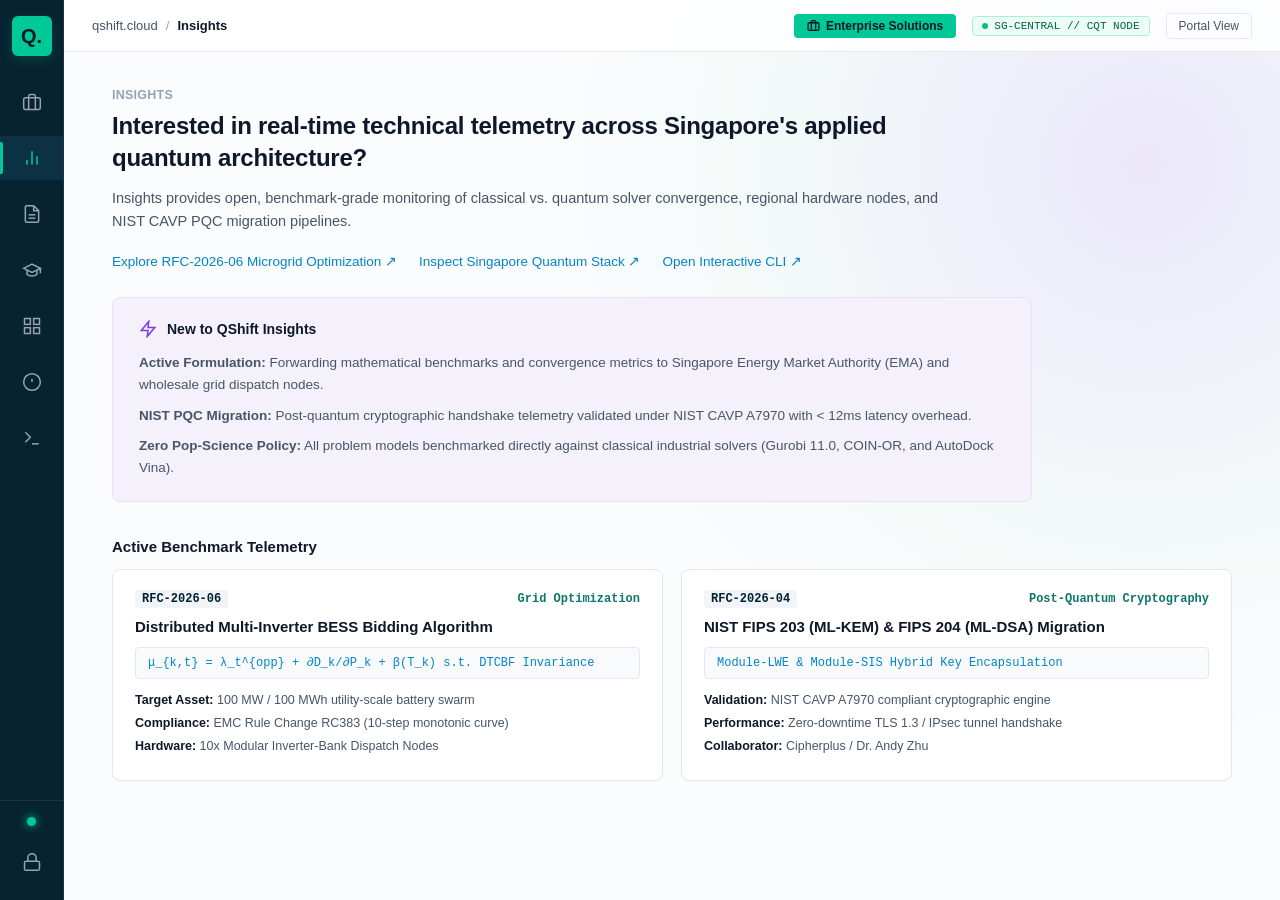
==== commit b7706f7e: "feat: add Applied Project Briefs tab (NTU PaCE x QShift) with 6-week sprint curriculum and downloada" ====
--- a/index.html
+++ b/index.html
@@ -967,6 +967,139 @@
       margin-bottom: 2px;
     }
 
+
+    /* -------------------------------------------
+       APPLIED PROJECT BRIEFS (NTU PaCE x QSHIFT)
+    ------------------------------------------- */
+    .brief-meta-grid {
+      display: grid;
+      grid-template-columns: repeat(auto-fit, minmax(200px, 1fr));
+      gap: 16px;
+      margin-top: 14px;
+      padding-top: 14px;
+      border-top: 1px solid var(--card-lavender-border);
+      font-size: 12.5px;
+    }
+    .brief-meta-col strong {
+      display: block;
+      color: var(--text-main);
+      margin-bottom: 2px;
+      font-size: 11.5px;
+      text-transform: uppercase;
+      letter-spacing: 0.02em;
+    }
+    .brief-card-container {
+      display: flex;
+      flex-direction: column;
+      gap: 24px;
+      margin-bottom: 36px;
+    }
+    .project-brief-card {
+      background: #ffffff;
+      border: 1px solid var(--border-subtle);
+      border-radius: 8px;
+      padding: 26px 30px;
+      transition: all 0.15s ease;
+    }
+    .project-brief-card:hover {
+      border-color: #cbd5e1;
+      box-shadow: 0 4px 16px rgba(0, 0, 0, 0.04);
+    }
+    .brief-top-header {
+      display: flex;
+      justify-content: space-between;
+      align-items: flex-start;
+      margin-bottom: 12px;
+      flex-wrap: wrap;
+      gap: 8px;
+    }
+    .brief-title {
+      font-size: 18px;
+      font-weight: 600;
+      color: var(--text-main);
+      margin-bottom: 4px;
+    }
+    .brief-subtitle {
+      font-size: 12.5px;
+      font-family: var(--mono);
+      color: var(--text-faint);
+    }
+    .brief-section-title {
+      font-size: 13px;
+      font-weight: 600;
+      color: var(--text-main);
+      margin: 16px 0 6px;
+      text-transform: uppercase;
+      letter-spacing: 0.02em;
+      display: flex;
+      align-items: center;
+      gap: 6px;
+    }
+    .brief-text {
+      font-size: 13.5px;
+      color: var(--text-muted);
+      line-height: 1.6;
+      margin-bottom: 12px;
+    }
+    .sprint-timeline {
+      display: grid;
+      grid-template-columns: repeat(auto-fit, minmax(260px, 1fr));
+      gap: 14px;
+      margin: 14px 0 18px;
+    }
+    .sprint-box {
+      background: #f8fafc;
+      border: 1px solid #e2e8f0;
+      border-radius: 6px;
+      padding: 14px 16px;
+    }
+    .sprint-box-header {
+      display: flex;
+      align-items: center;
+      justify-content: space-between;
+      margin-bottom: 8px;
+    }
+    .sprint-badge {
+      font-family: var(--mono);
+      font-size: 11px;
+      font-weight: 600;
+      padding: 2px 7px;
+      border-radius: 3px;
+      background: #e2e8f0;
+      color: #334155;
+    }
+    .sprint-weeks {
+      font-size: 11.5px;
+      color: var(--text-faint);
+      font-weight: 500;
+    }
+    .sprint-box-title {
+      font-size: 13px;
+      font-weight: 600;
+      color: var(--text-main);
+      margin-bottom: 6px;
+    }
+    .sprint-box-desc {
+      font-size: 12px;
+      color: var(--text-muted);
+      line-height: 1.5;
+    }
+    .stack-chip-row {
+      display: flex;
+      gap: 6px;
+      flex-wrap: wrap;
+      margin-top: 6px;
+    }
+    .stack-chip {
+      font-family: var(--mono);
+      font-size: 11.5px;
+      background: #f1f5f9;
+      color: #334155;
+      padding: 3px 8px;
+      border-radius: 4px;
+      border: 1px solid #e2e8f0;
+    }
+
   </style>
 </head>
 <body>
@@ -986,6 +1119,10 @@
       <!-- RFC Specs -->
       <div class="nav-item" id="btn-rfcs" data-tooltip="RFC Specifications" onclick="switchTab('rfcs')">
         <svg viewBox="0 0 24 24" fill="none" stroke="currentColor"><path d="M14 2H6a2 2 0 0 0-2 2v16a2 2 0 0 0 2 2h12a2 2 0 0 0 2-2V8z"></path><polyline points="14 2 14 8 20 8"></polyline><line x1="16" y1="13" x2="8" y2="13"></line><line x1="16" y1="17" x2="8" y2="17"></line></svg>
+      </div>
+      <!-- Applied Project Briefs / NTU PaCE -->
+      <div class="nav-item" id="btn-briefs" data-tooltip="Applied Project Briefs (NTU PaCE x QShift)" onclick="switchTab('briefs')">
+        <svg viewBox="0 0 24 24" fill="none" stroke="currentColor"><path d="M22 10v6M2 10l10-5 10 5-10 5z"></path><path d="M6 12v5c3 3 9 3 12 0v-5"></path></svg>
       </div>
       <!-- Singapore Stack -->
       <div class="nav-item" id="btn-stack" data-tooltip="Singapore Quantum Stack" onclick="switchTab('stack')">
@@ -1371,6 +1508,293 @@
             <div class="spec-line"><strong>Benchmark:</strong> 90% reduction in fleet Joule heating and 0% RC383 violations</div>
           </div>
         </div>
+      </div>
+
+      <!-- ==============================================
+           TAB: APPLIED PROJECT BRIEFS (NTU PaCE x QSHIFT)
+      =============================================== -->
+      <div class="tab-panel" id="tab-briefs">
+        <div class="category-kicker">Academic &amp; Industry Sprints // NTU PaCE x QShift</div>
+        <h1 class="page-title">Applied Quantum Industry Project Briefs</h1>
+        <p class="page-desc">
+          Structured 6-week applied engineering sprints designed for NTU PaCE learners (SkillsFuture Career Transition Programme — Data Science &amp; AI) and university researchers. Builders form squads of 2–3 to formulate, benchmark, and deploy functioning open-source Python MVPs addressing real-world industrial and sovereign quantum workloads.
+        </p>
+
+        <!-- Action CTAs -->
+        <div class="enterprise-hero-ctas">
+          <a href="./docs/NTU_PaCE_x_Cybrdeck_Applied_Industry_Project_Briefs.pdf" target="_blank" class="btn-primary-mint">
+            <svg width="15" height="15" viewBox="0 0 24 24" fill="none" stroke="currentColor" stroke-width="2.5"><path d="M21 15v4a2 2 0 0 1-2 2H5a2 2 0 0 1-2-2v-4"></path><polyline points="7 10 12 15 17 10"></polyline><line x1="12" y1="15" x2="12" y2="3"></line></svg>
+            Download NTU PaCE Briefs (PDF)
+          </a>
+          <a href="mailto:hello@qshiftlab.com?subject=NTU%20PaCE%20x%20QShift%20Capstone%20Squad%20Inquiry" class="btn-outline">
+            <svg width="15" height="15" viewBox="0 0 24 24" fill="none" stroke="currentColor" stroke-width="2"><path d="M16 21v-2a4 4 0 0 0-4-4H5a4 4 0 0 0-4 4v2"></path><circle cx="8.5" cy="7" r="4"></circle><line x1="20" y1="8" x2="20" y2="14"></line><line x1="23" y1="11" x2="17" y2="11"></line></svg>
+            Propose Capstone Squad / Register
+          </a>
+          <button class="btn-outline" onclick="switchTab('rfcs')">
+            <svg width="15" height="15" viewBox="0 0 24 24" fill="none" stroke="currentColor" stroke-width="2"><path d="M14 2H6a2 2 0 0 0-2 2v16a2 2 0 0 0 2 2h12a2 2 0 0 0 2-2V8z"></path><polyline points="14 2 14 8 20 8"></polyline></svg>
+            Cross-Reference RFC Formulations
+          </button>
+        </div>
+
+        <!-- Cohort & Sprints Architecture Card -->
+        <div class="highlight-card">
+          <div class="highlight-header">
+            <svg width="18" height="18" viewBox="0 0 24 24" fill="none" stroke="currentColor" stroke-width="2"><path d="M22 10v6M2 10l10-5 10 5-10 5z"></path><path d="M6 12v5c3 3 9 3 12 0v-5"></path></svg>
+            <span>Cohort Architecture &amp; Delivery Rhythm (6-Week Sprint)</span>
+          </div>
+          <div class="highlight-body">
+            <p><strong>Pedagogical Model:</strong> Three 2-week iterative sprints designed to transition high-conviction learners into verified applied engineering roles through live problem statements rather than toy textbook exercises.</p>
+            <p><strong>Code Review Cadence:</strong> Weekly 90-minute technical standups with line-by-line PR reviews, automated GitHub Actions CI/CD validation, and baseline classical benchmarking.</p>
+            <div class="brief-meta-grid">
+              <div class="brief-meta-col">
+                <strong>Lead Mentor</strong>
+                <span>Gwendalynn Lim (Quantum Systems Architect &amp; Tech Lead, QShift / Eve Count)</span>
+              </div>
+              <div class="brief-meta-col">
+                <strong>Co-Mentor / Reviewer</strong>
+                <span>Benjamin Lim (Co-Founder, Cybrdeck Systems)</span>
+              </div>
+              <div class="brief-meta-col">
+                <strong>Squad Structure</strong>
+                <span>Recommended Squads of 2–3 Builders</span>
+              </div>
+              <div class="brief-meta-col">
+                <strong>Closing Showcase</strong>
+                <span>45-Minute Live Technical Demo &amp; Industry Defense</span>
+              </div>
+            </div>
+          </div>
+        </div>
+
+        <!-- THE 3 APPLIED BRIEFS -->
+        <div class="section-headline">Curated Applied Industry Project Briefs</div>
+        <div class="brief-card-container">
+
+          <!-- BRIEF 1 -->
+          <div class="project-brief-card">
+            <div class="brief-top-header">
+              <div>
+                <span class="enterprise-badge badge-opt">Brief 01 // Ingestion &amp; Mathematical Modeling</span>
+                <div class="brief-title">Industrial Problem-to-QUBO Compilation &amp; Hamiltonian Ingestion Pipeline</div>
+                <div class="brief-subtitle">Track: Mathematical Formulation &amp; Compilation | Sector Case: Maritime &amp; BESS Grid Dispatch</div>
+              </div>
+              <span class="sprint-badge" style="background:#ecfdf5; color:#065f46; border:1px solid #a7f3d0;">Option 1 Active</span>
+            </div>
+
+            <div class="brief-section-title">1. Executive Context &amp; Problem Statement</div>
+            <div class="brief-text">
+              Industrial problem owners (PSA port berthing, EMA grid-scale BESS storage, logistics networks) express operational bottlenecks in Mixed-Integer Linear Programming (MILP) format. To execute on quantum annealers or variational circuits (QAOA/VQE), these constraints must be mapped into Quadratic Unconstrained Binary Optimization (QUBO) matrices or Pauli-$Z$ Ising Hamiltonians. If penalty multipliers ($A, B$) are miscalibrated, the quantum solver converges to mathematically invalid, infeasible states. Learners build an automated ingestion and compilation pipeline that validates problem schemas, synthesizes exact quadratic penalty budgets, and verifies solution feasibility against classical SOTA solvers.
+            </div>
+
+            <div class="brief-section-title">2. Learner Deliverables &amp; Technical Scope</div>
+            <div class="brief-text">
+              ● <strong>Constraint Ingestion &amp; Normalization:</strong> Ingests JSON/tabular operational inputs (decision variables, inequality bounds, coupling matrices).<br>
+              ● <strong>Automated Penalty Multiplier Synthesis:</strong> Computes analytical lower bounds on penalty coefficients $A \gg B$ to guarantee forward invariance of the feasible set.<br>
+              ● <strong>Classical Baseline Solver Harness:</strong> Solves identical problem instances using Gurobi 11.0 / COIN-OR CBC to record baseline runtime, memory footprint, and optimality gaps.<br>
+              ● <strong>Quantum Hamiltonian Generation:</strong> Emits validated Qiskit / PennyLane / OpenQASM Hamiltonians with minimum ancilla slack bit overhead.
+            </div>
+
+            <div class="brief-section-title">3. Bi-Weekly Delivery Rhythm</div>
+            <div class="sprint-timeline">
+              <div class="sprint-box">
+                <div class="sprint-box-header">
+                  <span class="sprint-badge">Sprint 1</span>
+                  <span class="sprint-weeks">Weeks 1–2</span>
+                </div>
+                <div class="sprint-box-title">Ingestion &amp; Schema Contracts</div>
+                <div class="sprint-box-desc">Define Pydantic data contracts for MILP constraints; build ingestion pipeline; reject malformed inputs; establish Gurobi classical baseline.</div>
+              </div>
+              <div class="sprint-box">
+                <div class="sprint-box-header">
+                  <span class="sprint-badge">Sprint 2</span>
+                  <span class="sprint-weeks">Weeks 3–4</span>
+                </div>
+                <div class="sprint-box-title">Penalty Synthesis &amp; Slack Reduction</div>
+                <div class="sprint-box-desc">Implement analytical penalty multiplier calculation; minimize slack variables via logarithmic encoding; verify no false-positive ground states.</div>
+              </div>
+              <div class="sprint-box">
+                <div class="sprint-box-header">
+                  <span class="sprint-badge">Sprint 3</span>
+                  <span class="sprint-weeks">Weeks 5–6</span>
+                </div>
+                <div class="sprint-box-title">Service Encapsulation &amp; Showcase</div>
+                <div class="sprint-box-desc">Package as an installable Python package/CLI; generate benchmark comparison plots against classical baselines; present live 45-min demo.</div>
+              </div>
+            </div>
+
+            <div class="brief-section-title">4. Suggested Tooling &amp; Stack</div>
+            <div class="stack-chip-row">
+              <span class="stack-chip">Python 3.11+</span>
+              <span class="stack-chip">Qiskit Optimization</span>
+              <span class="stack-chip">PennyLane</span>
+              <span class="stack-chip">Gurobi 11.0 / SciPy</span>
+              <span class="stack-chip">Pydantic v2</span>
+              <span class="stack-chip">GitHub Actions</span>
+            </div>
+          </div>
+
+          <!-- BRIEF 2 -->
+          <div class="project-brief-card">
+            <div class="brief-top-header">
+              <div>
+                <span class="enterprise-badge badge-pqc">Brief 02 // Quantum Runtime &amp; Telemetry</span>
+                <div class="brief-title">QPU Telemetry &amp; Noise Mitigation Triage Pipeline</div>
+                <div class="brief-subtitle">Track: Operations &amp; Decision Intelligence | Sector Case: Singapore Quantum Stack Telemetry</div>
+              </div>
+              <span class="sprint-badge" style="background:#fdf4ff; color:#a21caf; border:1px solid #f0abfc;">Option 1 Active</span>
+            </div>
+
+            <div class="brief-section-title">1. Executive Context &amp; Problem Statement</div>
+            <div class="brief-text">
+              In real-world quantum hardware operations (IonQ, CQT trapped-ion, AWS Braket), physical parameters drift across calibration cycles—energy relaxation ($T_1$), dephasing ($T_2$), two-qubit gate fidelities, and readout crosstalk fluctuate dynamically. Submitting variational circuits without checking calibration health wastes cloud budgets and yields pure noise. Learners build an anomaly triage pipeline that monitors hardware telemetry, scores calibration drift anomalies, and routes quantum jobs through appropriate error mitigation (ZNE / PEC) or gracefully triggers classical failover.
+            </div>
+
+            <div class="brief-section-title">2. Learner Deliverables &amp; Technical Scope</div>
+            <div class="brief-text">
+              ● <strong>Calibration Telemetry Ingestion:</strong> Ingests daily QPU calibration snapshots (qubit graph topology, error matrices, coherence time-series).<br>
+              ● <strong>Statistical Anomaly Scoring:</strong> Detects multi-qubit crosstalk spikes, coherence degradation, and gate error outliers using rolling z-scores and IQR bounds.<br>
+              ● <strong>Automated Mitigation Routing:</strong> Routes quantum circuits based on severity: (1) Direct Execution, (2) Zero-Noise Extrapolation (ZNE), (3) Probabilistic Error Cancellation (PEC), or (4) Classical Solver Fallback.<br>
+              ● <strong>Audit Trail &amp; Telemetry Feed:</strong> Emits verifiable JSON execution manifests with estimated circuit success probabilities (ESP).
+            </div>
+
+            <div class="brief-section-title">3. Bi-Weekly Delivery Rhythm</div>
+            <div class="sprint-timeline">
+              <div class="sprint-box">
+                <div class="sprint-box-header">
+                  <span class="sprint-badge">Sprint 1</span>
+                  <span class="sprint-weeks">Weeks 1–2</span>
+                </div>
+                <div class="sprint-box-title">Telemetry Modeling &amp; Ingestion</div>
+                <div class="sprint-box-desc">Ingest synthetic and real QPU calibration logs; establish normal operating baselines; build rule-based and statistical anomaly detectors.</div>
+              </div>
+              <div class="sprint-box">
+                <div class="sprint-box-header">
+                  <span class="sprint-badge">Sprint 2</span>
+                  <span class="sprint-weeks">Weeks 3–4</span>
+                </div>
+                <div class="sprint-box-title">Triage Matrix &amp; Error Mitigation</div>
+                <div class="sprint-box-desc">Build severity-scoring engine; integrate Mitiq ZNE/PEC pipelines; suppress false-positive alarms on transient calibration jitter.</div>
+              </div>
+              <div class="sprint-box">
+                <div class="sprint-box-header">
+                  <span class="sprint-badge">Sprint 3</span>
+                  <span class="sprint-weeks">Weeks 5–6</span>
+                </div>
+                <div class="sprint-box-title">Service Encapsulation &amp; Showcase</div>
+                <div class="sprint-box-desc">Expose triage API; run synthetic drift injection stress tests; provide reproducible audit logs for live demonstration.</div>
+              </div>
+            </div>
+
+            <div class="brief-section-title">4. Suggested Tooling &amp; Stack</div>
+            <div class="stack-chip-row">
+              <span class="stack-chip">Python 3.11+</span>
+              <span class="stack-chip">Mitiq (Error Mitigation)</span>
+              <span class="stack-chip">Qiskit Aer / FakeBackends</span>
+              <span class="stack-chip">NumPy / SciPy</span>
+              <span class="stack-chip">FastAPI / Typer CLI</span>
+              <span class="stack-chip">Pytest</span>
+            </div>
+          </div>
+
+          <!-- BRIEF 3 -->
+          <div class="project-brief-card">
+            <div class="brief-top-header">
+              <div>
+                <span class="enterprise-badge badge-stack">Brief 03 // Cybersecurity &amp; PQC Modernization</span>
+                <div class="brief-title">Enterprise Legacy Cryptographic Modernization &amp; NIST PQC Migration Pipeline</div>
+                <div class="brief-subtitle">Track: Cryptographic Engineering &amp; Modernization | Sector Case: Critical National Infrastructure</div>
+              </div>
+              <span class="sprint-badge" style="background:#eff6ff; color:#1d4ed8; border:1px solid #93c5fd;">Option 1 Active</span>
+            </div>
+
+            <div class="brief-section-title">1. Executive Context &amp; Problem Statement</div>
+            <div class="brief-text">
+              Critical national infrastructure and financial enterprises operate thousands of legacy endpoints relying on vulnerable public-key cryptography (RSA-2048, ECC P-256). With NIST ratifying FIPS 203 (ML-KEM) and FIPS 204 (ML-DSA), organizations face urgent "Harvest Now, Decrypt Later" mandates. Learners build an end-to-end cryptographic modernization pipeline: discovering legacy key assets, wrapping transport endpoints into hybrid quantum-safe tunnels (X25519 + ML-KEM-768), and benchmarking latency overhead under NIST CAVP A7970 test vectors.
+            </div>
+
+            <div class="brief-section-title">2. Learner Deliverables &amp; Technical Scope</div>
+            <div class="brief-text">
+              ● <strong>Cryptographic Asset Discovery:</strong> Scans certificate stores, SSH configurations, and API endpoints to construct a typed Cryptographic Bill of Materials (CBOM).<br>
+              ● <strong>Hybrid Key Encapsulation (KEM) Pipeline:</strong> Implements zero-downtime hybrid key exchange combining classical X25519 and post-quantum ML-KEM-768.<br>
+              ● <strong>NIST CAVP A7970 Conformance Harness:</strong> Tests cryptographic implementations against official NIST CAVP Known Answer Tests (KAT) to guarantee zero algorithmic deviation.<br>
+              ● <strong>Latency &amp; Fragmentation Audit:</strong> Measures TLS 1.3 handshake latency overhead (&lt; 12ms threshold) and MTU fragmentation across live simulated tunnels.
+            </div>
+
+            <div class="brief-section-title">3. Bi-Weekly Delivery Rhythm</div>
+            <div class="sprint-timeline">
+              <div class="sprint-box">
+                <div class="sprint-box-header">
+                  <span class="sprint-badge">Sprint 1</span>
+                  <span class="sprint-weeks">Weeks 1–2</span>
+                </div>
+                <div class="sprint-box-title">CBOM Discovery &amp; Profiling</div>
+                <div class="sprint-box-desc">Build automated discovery scanner for legacy RSA/ECC certificates; parse X.509 chains; classify vulnerability risk tiers.</div>
+              </div>
+              <div class="sprint-box">
+                <div class="sprint-box-header">
+                  <span class="sprint-badge">Sprint 2</span>
+                  <span class="sprint-weeks">Weeks 3–4</span>
+                </div>
+                <div class="sprint-box-title">Hybrid KEM &amp; CAVP Validation</div>
+                <div class="sprint-box-desc">Integrate liboqs-python; build dual-key encapsulation; run automated NIST CAVP A7970 test suites.</div>
+              </div>
+              <div class="sprint-box">
+                <div class="sprint-box-header">
+                  <span class="sprint-badge">Sprint 3</span>
+                  <span class="sprint-weeks">Weeks 5–6</span>
+                </div>
+                <div class="sprint-box-title">Live Tunnel Audit &amp; Showcase</div>
+                <div class="sprint-box-desc">Benchmark handshake latency on simulated WAN; deliver production migration guide; conduct closing 45-min live demo.</div>
+              </div>
+            </div>
+
+            <div class="brief-section-title">4. Suggested Tooling &amp; Stack</div>
+            <div class="stack-chip-row">
+              <span class="stack-chip">Python 3.11+</span>
+              <span class="stack-chip">liboqs-python (Open Quantum Safe)</span>
+              <span class="stack-chip">Cryptography / pyOpenSSL</span>
+              <span class="stack-chip">Scapy / Wireshark</span>
+              <span class="stack-chip">NIST CAVP KAT Datasets</span>
+              <span class="stack-chip">Git / GitHub</span>
+            </div>
+          </div>
+
+        </div>
+
+        <!-- EVALUATION CRITERIA RUBRIC -->
+        <div class="section-headline">Sprint Evaluation Criteria &amp; Capstone Defense Rubric</div>
+        <table class="stack-table" style="margin-bottom:32px;">
+          <thead>
+            <tr>
+              <th style="width:180px;">Dimension</th>
+              <th style="width:80px;">Weight</th>
+              <th>Evaluation Standards &amp; Verification Metrics</th>
+            </tr>
+          </thead>
+          <tbody>
+            <tr>
+              <td><strong>Architecture &amp; Clean Code</strong></td>
+              <td><span class="layer-badge" style="background:#00C896; color:#001926;">25%</span></td>
+              <td>Modular separation of concerns; clean typing via Pydantic; zero hardcoded secrets or credentials; adherence to PEP 8 standards.</td>
+            </tr>
+            <tr>
+              <td><strong>Resiliency &amp; Edge Handling</strong></td>
+              <td><span class="layer-badge" style="background:#7c3aed; color:#ffffff;">25%</span></td>
+              <td>Survives malformed inputs, ill-conditioned constraint matrices, and transient hardware timeouts without crashing; deterministic error logging.</td>
+            </tr>
+            <tr>
+              <td><strong>Classical vs. Quantum Baseline</strong></td>
+              <td><span class="layer-badge" style="background:#0284c7; color:#ffffff;">25%</span></td>
+              <td>Rigorous empirical comparison against established classical benchmarks (Gurobi 11.0, COIN-OR CBC, classical AES-GCM); zero unsubstantiated quantum hype.</td>
+            </tr>
+            <tr>
+              <td><strong>Documentation &amp; Live Demo</strong></td>
+              <td><span class="layer-badge" style="background:#334155; color:#ffffff;">25%</span></td>
+              <td>Comprehensive README with setup instructions, passing CI test harness on GitHub Actions, and an unscripted, working 45-minute technical demonstration.</td>
+            </tr>
+          </tbody>
+        </table>
+
       </div>
 
       <!-- ==============================================
@@ -1525,6 +1949,7 @@
           'enterprise': 'Enterprise Solutions & Quantum Stack Offerings',
           'insights': 'Insights',
           'rfcs': 'RFC Specifications',
+          'briefs': 'Applied Project Briefs (NTU PaCE x QShift)',
           'stack': 'Singapore Quantum Stack',
           'triad': 'The Triad Architecture',
           'terminal': 'Developer Terminal'
@@ -1618,6 +2043,7 @@
       if (cmd === 'help') {
         cliOutput.textContent += `Available commands:
   enterprise    Display enterprise engagement tracks & commercial CTAs
+  briefs        Display NTU PaCE x QShift applied capstone project briefs
   status        Check health of regional quantum nodes & PQC validator
   rfc list      Display active RFC candidate specifications
   rfc <id>      View specific RFC (e.g. 'rfc 01', 'rfc 06')
@@ -1634,6 +2060,16 @@
   Engagement Tracks: 4-Week Sprint | 12-Week Pilot | Annual Sovereign Retainer
   Direct Contact: hello@qshiftlab.com | Switch tab via: switchTab('enterprise')`;
         switchTab('enterprise');
+      } else if (cmd === 'briefs' || cmd === 'capstone' || cmd === 'ntu' || cmd === 'sprints') {
+        cliOutput.textContent += `NTU PaCE x QSHIFT APPLIED INDUSTRY PROJECT BRIEFS (6-WEEK SPRINTS):
+  Brief 01: Industrial Problem-to-QUBO Compilation & Hamiltonian Ingestion Pipeline
+  Brief 02: QPU Telemetry & Noise Mitigation Triage Pipeline
+  Brief 03: Enterprise Legacy Cryptographic Modernization & NIST PQC Migration Pipeline
+
+  Mentors: Gwendalynn Lim (Lead) & Benjamin Lim (Reviewer) | Target: Squads of 2-3 Builders
+  Cadence: 3 Two-Week Sprints, Weekly 90-Min Code Reviews, Open-Source MVP Deliverable.
+  Switching to Applied Briefs tab...`;
+        switchTab('briefs');
       } else if (cmd === 'contact') {
         cliOutput.textContent += `QShift Institutional Inquiries: hello@qshiftlab.com
 Physical Hub: Singapore // CQT & NTU Quantum Ecosystem
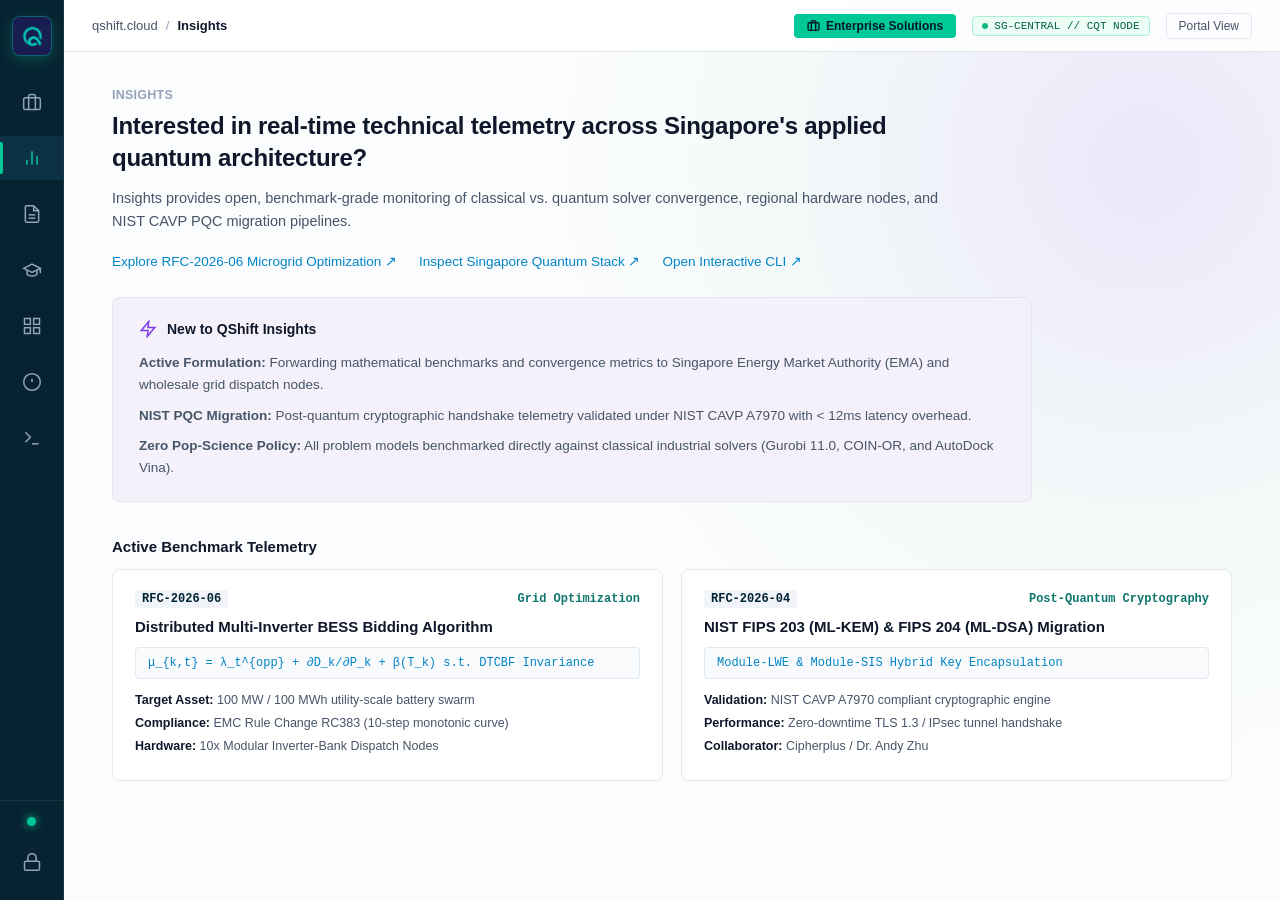
==== commit 34cf628a: "feat: embed official QShift Q-mark logo into sidebar badge, login portal, and multi-res favicons" ====
--- a/index.html
+++ b/index.html
@@ -5,7 +5,10 @@
   <meta name="viewport" content="width=device-width, initial-scale=1.0">
   <title>qshift. // Applied Quantum Research Console</title>
   <meta name="description" content="Applied Quantum Architecture & Benchmark Console for Singapore. Reproducible RFC challenge formulations, regional quantum stack directory, and hardware telemetry.">
-  <link rel="icon" href="./favicon.png">
+  <link rel="icon" type="image/png" sizes="32x32" href="./favicon.png">
+  <link rel="icon" type="image/png" sizes="180x180" href="./apple-touch-icon.png">
+  <link rel="shortcut icon" href="./favicon.ico">
+  <link rel="apple-touch-icon" href="./apple-touch-icon.png">
   <style>
     :root {
       --solace-navy: #002233;
@@ -56,23 +59,30 @@
     .brand-badge {
       width: 40px;
       height: 40px;
-      background: var(--solace-mint);
-      border-radius: 6px;
+      background: #181e50;
+      border-radius: 8px;
       display: flex;
       align-items: center;
       justify-content: center;
-      color: var(--solace-dark);
-      font-weight: 800;
-      font-size: 20px;
-      font-family: var(--sans);
       margin-bottom: 24px;
       cursor: pointer;
-      box-shadow: 0 4px 12px var(--solace-mint-glow);
-      transition: transform 0.15s ease;
+      box-shadow: 0 4px 14px rgba(0, 200, 150, 0.25);
+      border: 1px solid rgba(0, 200, 150, 0.4);
+      overflow: hidden;
+      transition: transform 0.15s ease, box-shadow 0.15s ease, border-color 0.15s ease;
+    }
+
+    .brand-badge img {
+      width: 100%;
+      height: 100%;
+      object-fit: cover;
+      display: block;
     }
 
     .brand-badge:hover {
-      transform: scale(1.04);
+      transform: scale(1.06);
+      border-color: var(--solace-mint);
+      box-shadow: 0 6px 18px var(--solace-mint-glow);
     }
 
     .nav-icons {
@@ -1106,7 +1116,9 @@
 
   <!-- SOLACE DARK NAVIGATION RAIL -->
   <aside class="sidebar">
-    <div class="brand-badge" title="qshift. Applied Quantum Console" onclick="switchTab('insights')">Q.</div>
+    <div class="brand-badge" title="qshift. Applied Quantum Console" onclick="switchTab('insights')">
+      <img src="./brand-badge.png" alt="qshift. Applied Quantum Console">
+    </div>
     <div class="nav-icons">
       <!-- Enterprise Solutions / Commercial Gateway -->
       <div class="nav-item" id="btn-enterprise" data-tooltip="Enterprise &amp; Quantum Offerings" onclick="switchTab('enterprise')">
@@ -1916,7 +1928,10 @@
       <svg width="18" height="18" viewBox="0 0 24 24" fill="none" stroke="currentColor" stroke-width="2"><line x1="18" y1="6" x2="6" y2="18"></line><line x1="6" y1="6" x2="18" y2="18"></line></svg>
     </div>
     <div class="portal-box">
-      <div class="portal-brand">qshift.</div>
+      <div class="portal-brand" style="display:flex; align-items:center; justify-content:center; gap:12px;">
+        <img src="./brand-badge.png" alt="qshift." style="width:38px; height:38px; border-radius:8px; box-shadow:0 4px 12px rgba(0,200,150,0.3); border:1px solid rgba(0,200,150,0.4);">
+        <span>qshift.</span>
+      </div>
       <div class="portal-group">
         <label class="portal-label">Email</label>
         <input type="email" class="portal-input" value="gwenlynn.lim@gmail.com" readonly>
